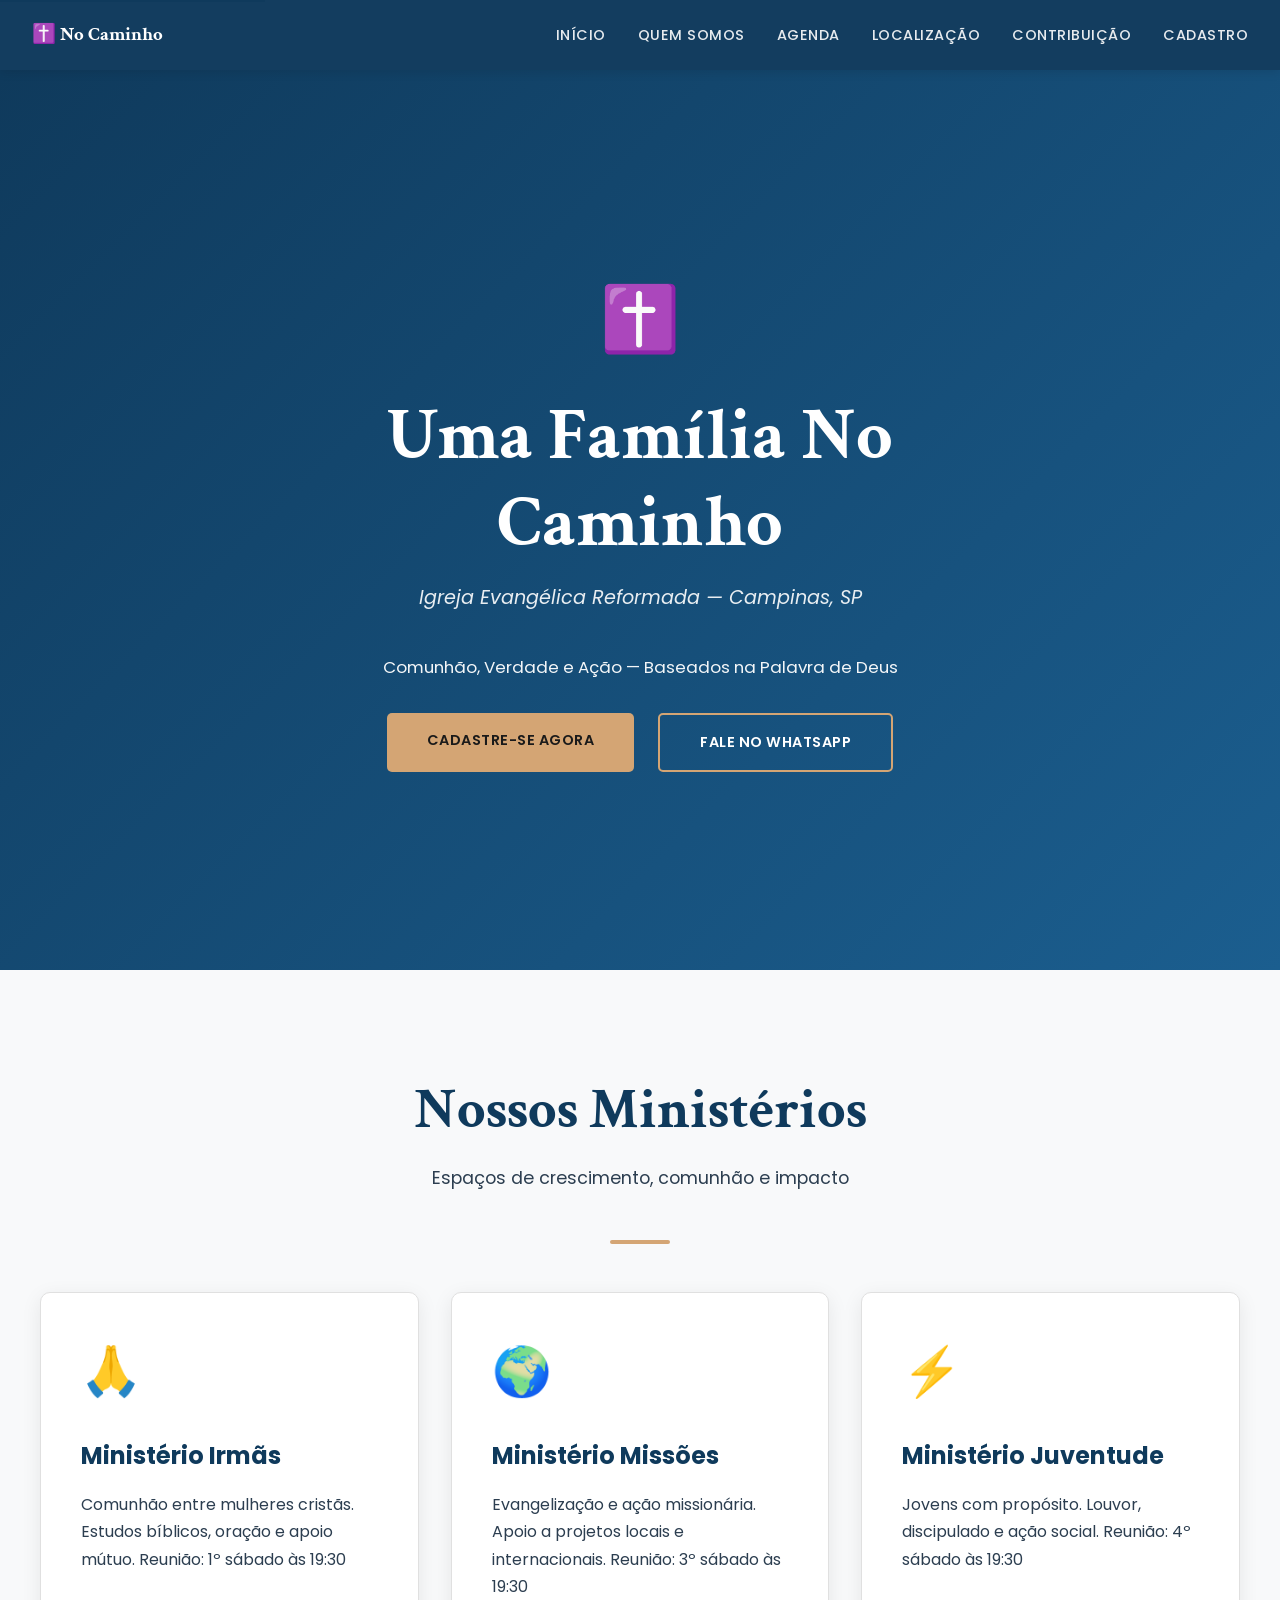
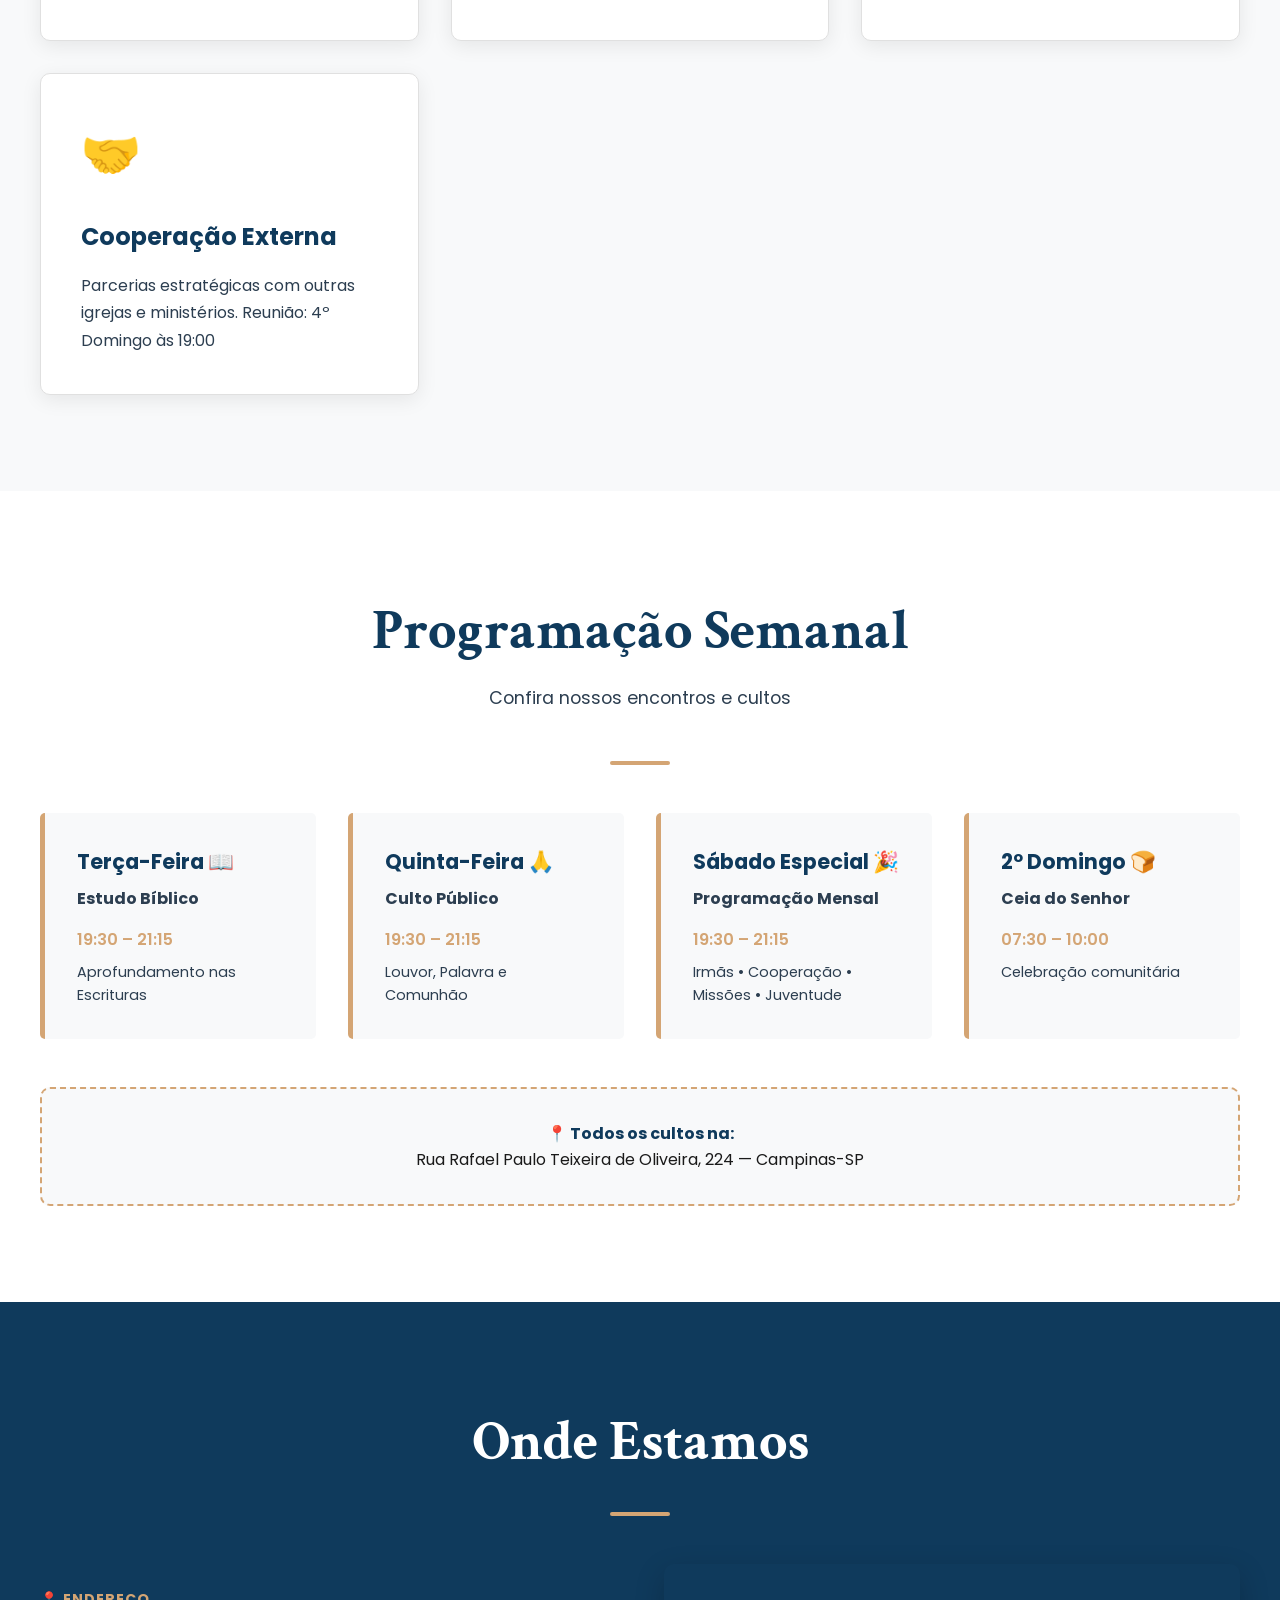
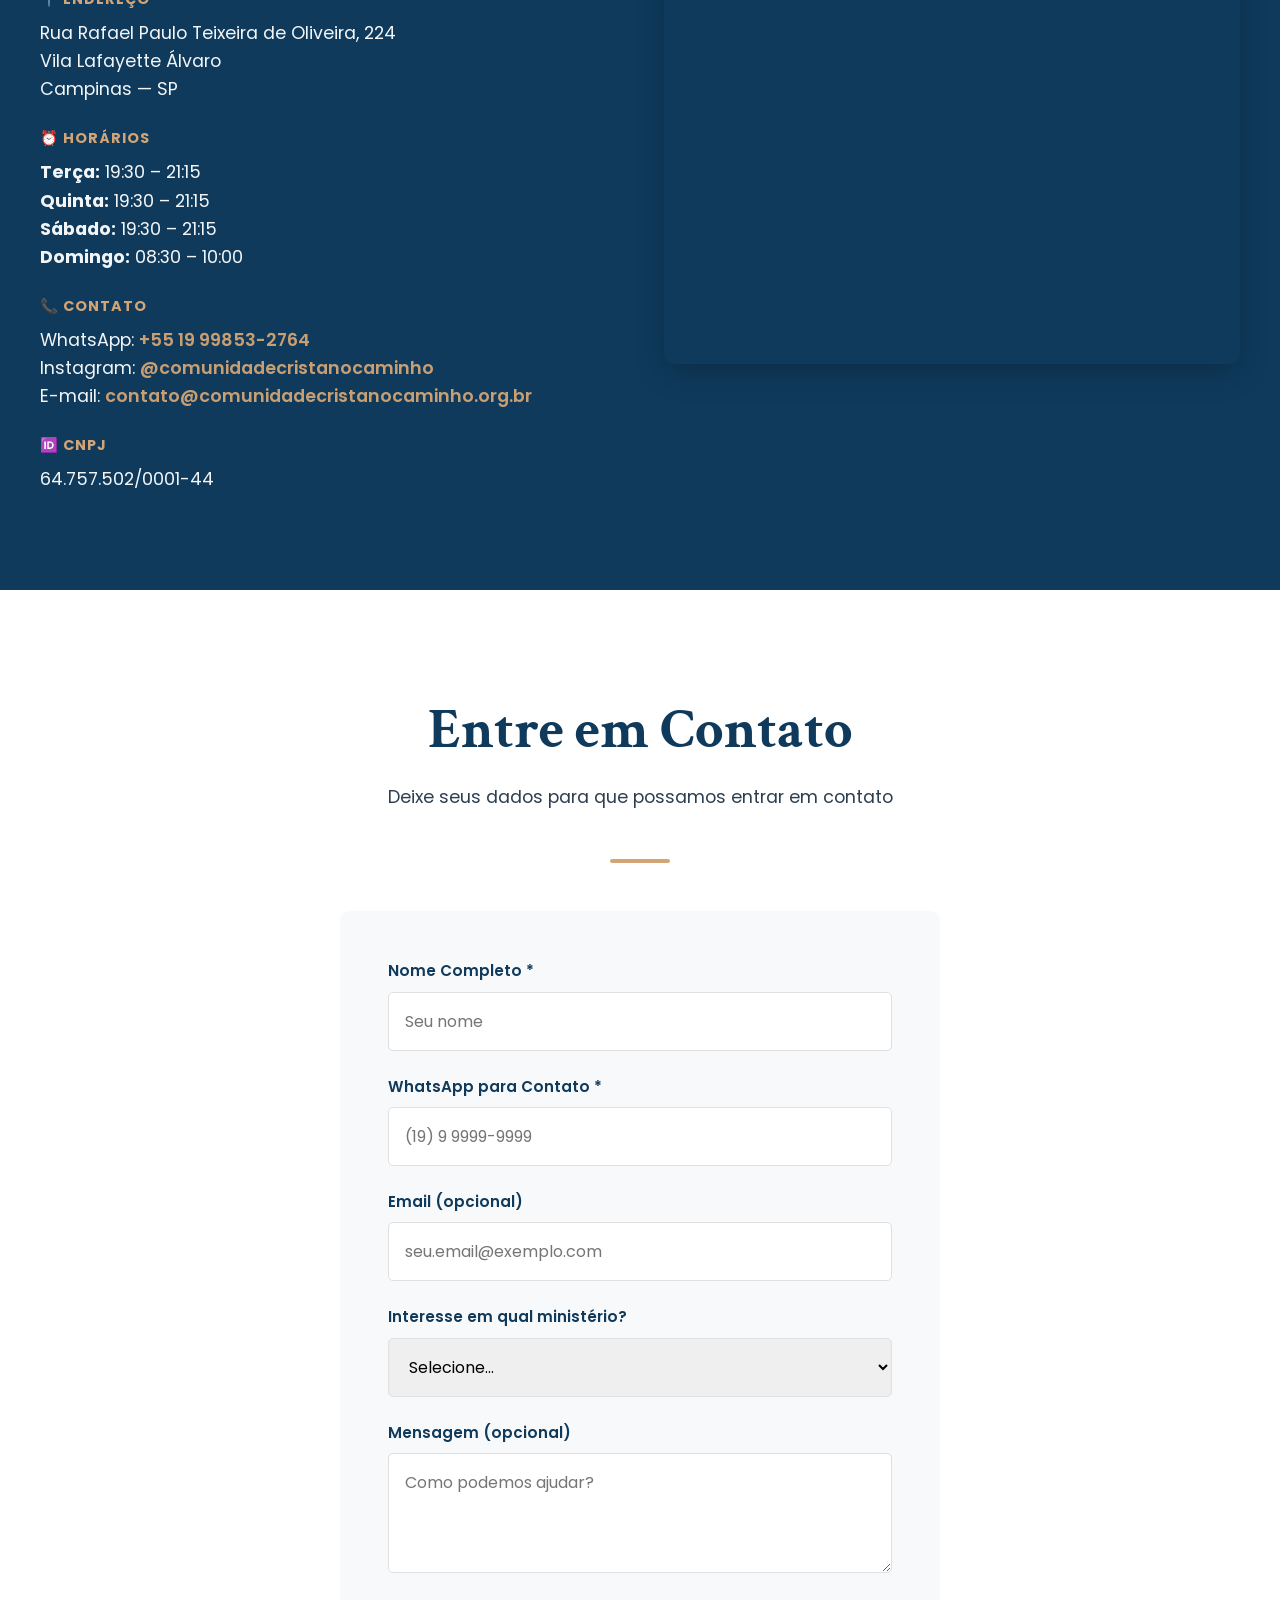
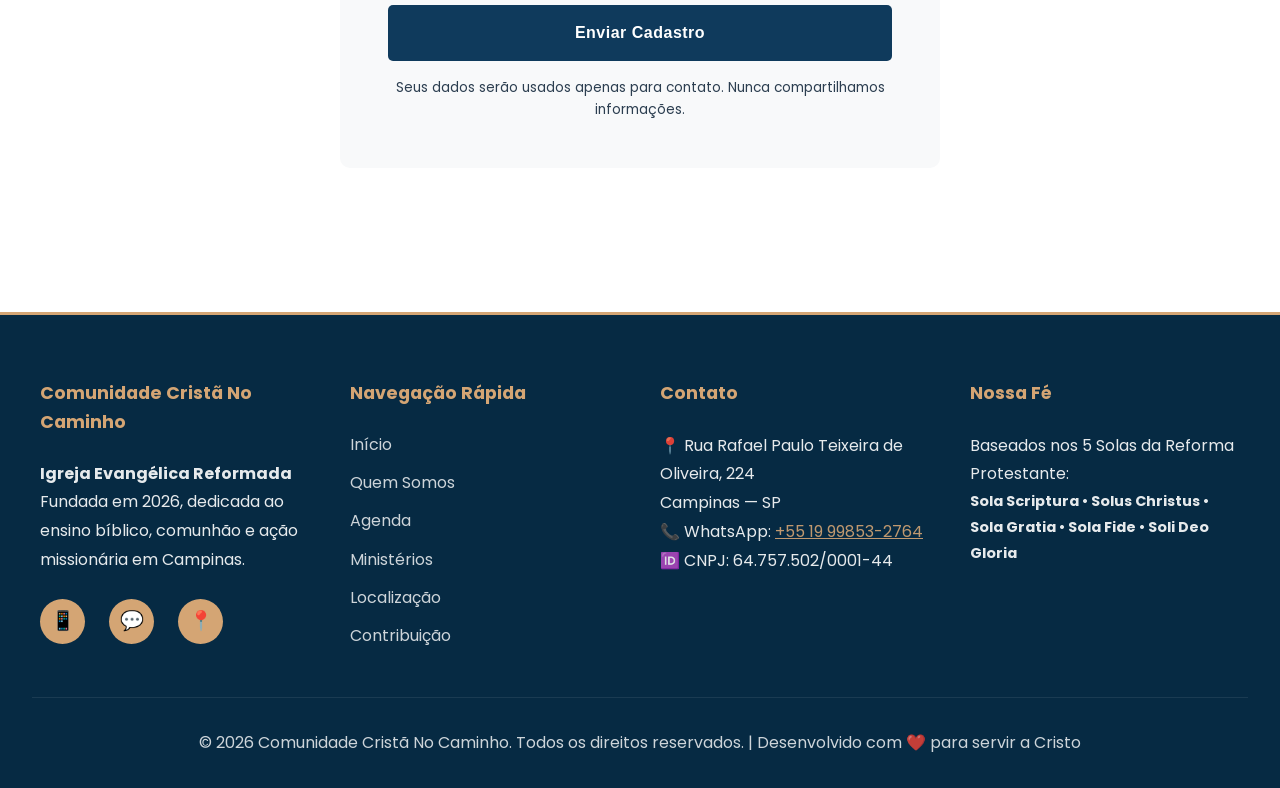
==== index.html @ 38f37592 "Add files via upload" ====
<!DOCTYPE html>
<html lang="pt-BR">
<head>
<meta charset="UTF-8">
<meta name="viewport" content="width=device-width, initial-scale=1.0">
<meta name="description" content="Comunidade Cristã No Caminho - Igreja Evangélica Reformada em Campinas-SP. Confira nossa agenda, ministérios e entre em contato.">
<meta name="theme-color" content="#0F3A5C">
<title>Comunidade Cristã No Caminho | Campinas-SP</title>

<!-- CONEXÃO PWA: Manifest[cite: 3] -->
<link rel="manifest" href="manifest.json">
<meta name="mobile-web-app-capable" content="yes">
<link rel="preconnect" href="https://fonts.googleapis.com">
<link rel="preconnect" href="https://fonts.gstatic.com" crossorigin>
<link href="https://fonts.googleapis.com/css2?family=Poppins:wght@400;500;600;700&family=Crimson+Text:ital@0;1&display=swap" rel="stylesheet">

<style>
/* ... (Todo o CSS original mantido sem alterações) ... */
:root {
  --primary: #0F3A5C;
  --primary-light: #1B5E8F;
  --primary-dark: #062A43;
  --accent: #D4A574;
  --accent-light: #E8BFA3;
  --white: #FFFFFF;
  --gray-light: #F8F9FA;
  --gray-dark: #2C3E50;
  --text: #1A1A1A;
  --border: #E0E0E0;
  --success: #27AE60;
}

* {
  margin: 0;
  padding: 0;
  box-sizing: border-box;
}

html {
  scroll-behavior: smooth;
}

body {
  font-family: 'Poppins', sans-serif;
  background-color: var(--white);
  color: var(--text);
  line-height: 1.6;
}

.skip-to-content {
  position: absolute;
  top: -40px;
  left: 0;
  background: var(--primary);
  color: white;
  padding: 8px;
  z-index: 100;
}
.skip-to-content:focus {
  top: 0;
}

nav {
  position: fixed;
  top: 0;
  width: 100%;
  z-index: 99;
  background: rgba(15, 58, 92, 0.98);
  backdrop-filter: blur(10px);
  box-shadow: 0 2px 10px rgba(0,0,0,0.1);
  padding: 0 2rem;
  height: 70px;
  display: flex;
  justify-content: space-between;
  align-items: center;
}

.nav-brand {
  display: flex;
  align-items: center;
  gap: 0.8rem;
  text-decoration: none;
  color: var(--white);
  font-weight: 700;
  font-size: 1.2rem;
  font-family: 'Crimson Text', serif;
}

.nav-links {
  display: flex;
  list-style: none;
  gap: 2rem;
}

.nav-links a {
  color: rgba(255,255,255,0.9);
  text-decoration: none;
  font-size: 0.9rem;
  font-weight: 500;
  letter-spacing: 0.5px;
  text-transform: uppercase;
  transition: color 0.3s ease;
  position: relative;
}

.nav-links a:hover {
  color: var(--accent);
}

.nav-links a::after {
  content: '';
  position: absolute;
  bottom: -5px;
  left: 0;
  width: 0;
  height: 2px;
  background: var(--accent);
  transition: width 0.3s ease;
}

.nav-links a:hover::after {
  width: 100%;
}

.hamburger {
  display: none;
  flex-direction: column;
  cursor: pointer;
}

.hamburger span {
  width: 25px;
  height: 3px;
  background: white;
  margin: 5px 0;
  transition: 0.3s;
  border-radius: 2px;
}

#hero {
  margin-top: 70px;
  min-height: 100vh;
  background: linear-gradient(135deg, var(--primary) 0%, var(--primary-light) 100%);
  display: flex;
  align-items: center;
  justify-content: center;
  position: relative;
  overflow: hidden;
  padding: 2rem;
}

.hero-content {
  max-width: 700px;
  text-align: center;
  color: var(--white);
  animation: fadeInUp 1s ease;
  z-index: 2;
}

.hero-icon {
  font-size: 4rem;
  margin-bottom: 1.5rem;
  animation: float 3s ease-in-out infinite;
}

@keyframes float {
  0%, 100% { transform: translateY(0px); }
  50% { transform: translateY(-20px); }
}

.hero-title {
  font-family: 'Crimson Text', serif;
  font-size: clamp(2.5rem, 8vw, 4.5rem);
  font-weight: 700;
  margin-bottom: 1rem;
  line-height: 1.2;
}

.hero-subtitle {
  font-size: 1.2rem;
  opacity: 0.9;
  margin-bottom: 2.5rem;
  font-style: italic;
}

.cta-buttons {
  display: flex;
  gap: 1.5rem;
  justify-content: center;
  flex-wrap: wrap;
}

.btn {
  padding: 1rem 2.5rem;
  font-size: 1rem;
  font-weight: 600;
  border: none;
  border-radius: 5px;
  cursor: pointer;
  text-decoration: none;
  display: inline-block;
  transition: all 0.3s ease;
  letter-spacing: 0.5px;
  text-transform: uppercase;
  font-size: 0.9rem;
}

.btn-primary {
  background: var(--accent);
  color: var(--text);
}

.btn-primary:hover {
  background: var(--accent-light);
  transform: translateY(-2px);
  box-shadow: 0 10px 25px rgba(212, 165, 116, 0.3);
}

.btn-secondary {
  background: transparent;
  color: var(--white);
  border: 2px solid var(--accent);
}

.btn-secondary:hover {
  background: var(--accent);
  color: var(--text);
}

section {
  padding: 6rem 2rem;
}

.container {
  max-width: 1200px;
  margin: 0 auto;
}

.section-title {
  font-family: 'Crimson Text', serif;
  font-size: clamp(2rem, 5vw, 3.5rem);
  font-weight: 700;
  color: var(--primary);
  margin-bottom: 0.5rem;
  text-align: center;
}

.section-subtitle {
  text-align: center;
  color: var(--gray-dark);
  margin-bottom: 3rem;
  font-size: 1.1rem;
}

.divider {
  width: 60px;
  height: 4px;
  background: var(--accent);
  margin: 1.5rem auto;
  border-radius: 2px;
}

#ministerios {
  background: var(--gray-light);
}

.grid {
  display: grid;
  grid-template-columns: repeat(auto-fit, minmax(280px, 1fr));
  gap: 2rem;
  margin-top: 3rem;
}

.card {
  background: white;
  padding: 2.5rem;
  border-radius: 10px;
  box-shadow: 0 5px 20px rgba(0,0,0,0.08);
  transition: all 0.3s ease;
  border: 1px solid var(--border);
  text-decoration: none;
  color: inherit;
  display: flex;
  flex-direction: column;
}

.card:hover {
  transform: translateY(-10px);
  box-shadow: 0 15px 40px rgba(0,0,0,0.15);
  border-color: var(--accent);
}

.card-icon {
  font-size: 3rem;
  margin-bottom: 1.5rem;
  height: 80px;
  display: flex;
  align-items: center;
}

.card-title {
  font-size: 1.5rem;
  font-weight: 700;
  color: var(--primary);
  margin-bottom: 1rem;
}

.card-text {
  color: var(--gray-dark);
  line-height: 1.7;
}

#agenda {
  background: white;
}

.agenda-grid {
  display: grid;
  grid-template-columns: repeat(auto-fit, minmax(250px, 1fr));
  gap: 2rem;
  margin-top: 3rem;
}

.agenda-item {
  border-left: 5px solid var(--accent);
  padding: 2rem;
  background: var(--gray-light);
  border-radius: 5px;
}

.agenda-day {
  font-weight: 700;
  color: var(--primary);
  font-size: 1.3rem;
  margin-bottom: 0.5rem;
}

.agenda-event {
  color: var(--gray-dark);
  margin: 0.5rem 0;
}

.agenda-time {
  color: var(--accent);
  font-weight: 600;
  margin-top: 1rem;
}

#localizacao {
  background: var(--primary);
  color: white;
}

#localizacao .section-title {
  color: white;
}

.location-grid {
  display: grid;
  grid-template-columns: 1fr 1fr;
  gap: 3rem;
  margin-top: 3rem;
  align-items: start;
}

.location-info h3 {
  font-size: 1.3rem;
  margin: 1.5rem 0 0.5rem;
  color: var(--accent);
  text-transform: uppercase;
  font-size: 0.9rem;
  letter-spacing: 1px;
}

.location-info p {
  font-size: 1.1rem;
  opacity: 0.95;
}

.map-container {
  border-radius: 10px;
  overflow: hidden;
  box-shadow: 0 10px 30px rgba(0,0,0,0.2);
  height: 400px;
}

.map-container iframe {
  width: 100%;
  height: 100%;
  border: none;
}

.form-container {
  max-width: 600px;
  margin: 3rem auto;
  background: var(--gray-light);
  padding: 3rem;
  border-radius: 10px;
}

.form-group {
  margin-bottom: 1.5rem;
}

.form-group label {
  display: block;
  font-weight: 600;
  color: var(--primary);
  margin-bottom: 0.5rem;
  font-size: 0.95rem;
}

.form-group input,
.form-group textarea,
.form-group select {
  width: 100%;
  padding: 1rem;
  border: 1px solid var(--border);
  border-radius: 5px;
  font-family: 'Poppins', sans-serif;
  font-size: 1rem;
  transition: border-color 0.3s ease;
}

.form-group input:focus,
.form-group textarea:focus,
.form-group select:focus {
  outline: none;
  border-color: var(--primary);
  box-shadow: 0 0 0 3px rgba(15, 58, 92, 0.1);
}

.form-group textarea {
  resize: vertical;
  min-height: 120px;
}

.form-submit {
  width: 100%;
  padding: 1.2rem;
  background: var(--primary);
  color: white;
  border: none;
  border-radius: 5px;
  font-weight: 700;
  font-size: 1rem;
  cursor: pointer;
  transition: background 0.3s ease;
  letter-spacing: 0.5px;
}

.form-submit:hover {
  background: var(--primary-dark);
}

.success-message {
  display: none;
  padding: 1.5rem;
  background: var(--success);
  color: white;
  border-radius: 5px;
  text-align: center;
  margin-bottom: 1.5rem;
}

footer {
  background: var(--primary-dark);
  color: white;
  padding: 4rem 2rem 2rem;
  border-top: 3px solid var(--accent);
}

.footer-grid {
  display: grid;
  grid-template-columns: repeat(auto-fit, minmax(250px, 1fr));
  gap: 2.5rem;
  margin-bottom: 3rem;
  max-width: 1200px;
  margin-left: auto;
  margin-right: auto;
}

.footer-section h4 {
  font-size: 1.1rem;
  margin-bottom: 1.5rem;
  color: var(--accent);
}

.footer-section p {
  opacity: 0.9;
  line-height: 1.8;
}

.footer-links {
  display: flex;
  flex-direction: column;
  gap: 0.8rem;
}

.footer-links a {
  color: rgba(255,255,255,0.8);
  text-decoration: none;
  transition: color 0.3s ease;
}

.footer-links a:hover {
  color: var(--accent);
}

.social-links {
  display: flex;
  gap: 1.5rem;
  margin-top: 1.5rem;
}

.social-links a {
  width: 45px;
  height: 45px;
  background: var(--accent);
  color: var(--text);
  border-radius: 50%;
  display: flex;
  align-items: center;
  justify-content: center;
  text-decoration: none;
  font-size: 1.2rem;
  transition: all 0.3s ease;
}

.social-links a:hover {
  background: var(--accent-light);
  transform: translateY(-5px);
}

.footer-bottom {
  text-align: center;
  padding-top: 2rem;
  border-top: 1px solid rgba(255,255,255,0.1);
  opacity: 0.8;
}

@media (max-width: 768px) {
  nav {
    padding: 0 1rem;
  }

  .nav-links {
    display: none;
    position: absolute;
    top: 70px;
    right: 0;
    flex-direction: column;
    background: var(--primary);
    width: 100%;
    padding: 1rem;
    gap: 0;
  }

  .nav-links.active {
    display: flex;
  }

  .nav-links a {
    padding: 1rem;
    border-bottom: 1px solid rgba(255,255,255,0.1);
  }

  .hamburger {
    display: flex;
  }

  section {
    padding: 4rem 1.5rem;
  }

  .location-grid {
    grid-template-columns: 1fr;
  }

  .map-container {
    height: 300px;
  }

  .cta-buttons {
    flex-direction: column;
  }

  .btn {
    width: 100%;
  }
}

@keyframes fadeInUp {
  from {
    opacity: 0;
    transform: translateY(30px);
  }
  to {
    opacity: 1;
    transform: translateY(0);
  }
}
</style>

</head>
<body>

<a href="#main-content" class="skip-to-content">Pular para o conteúdo principal</a>

<nav role="navigation" aria-label="Menu principal">
  <a href="index.html" class="nav-brand">
    ✝️ No Caminho
  </a>
  <ul class="nav-links" id="navLinks">
    <li><a href="#inicio">Início</a></li>
    <li><a href="quem-somos.html">Quem Somos</a></li>
    <li><a href="#agenda">Agenda</a></li>
    <li><a href="#localizacao">Localização</a></li>
    <!-- LINK ADICIONADO[cite: 1] -->
    <li><a href="contribuicao.html">Contribuição</a></li> 
    <li><a href="#contato">Cadastro</a></li>
  </ul>
  <div class="hamburger" id="hamburger" aria-label="Menu" role="button" tabindex="0">
    <span></span><span></span><span></span>
  </div>
</nav>

<section id="hero" id="inicio">
  <div class="hero-content">
    <div class="hero-icon">✝️</div>
    <h1 class="hero-title">Uma Família No Caminho</h1>
    <p class="hero-subtitle">Igreja Evangélica Reformada — Campinas, SP</p>
    <p style="font-size: 1.05rem; margin-bottom: 2rem; opacity: 0.95;">Comunhão, Verdade e Ação — Baseados na Palavra de Deus</p>
    <div class="cta-buttons">
      <a href="#contato" class="btn btn-primary">Cadastre-se Agora</a>
      <a href="https://wa.me/5519998532764?text=Olá!%20Gostaria%20de%20saber%20mais%20sobre%20a%20comunidade" class="btn btn-secondary" target="_blank">Fale no WhatsApp</a>
    </div>
  </div>
</section>

<section id="ministerios">
  <div class="container">
    <h2 class="section-title">Nossos Ministérios</h2>
    <p class="section-subtitle">Espaços de crescimento, comunhão e impacto</p>
    <div class="divider"></div>

    <div class="grid">
      <a href="irmas.html" class="card">
        <div class="card-icon">🙏</div>
        <h3 class="card-title">Ministério Irmãs</h3>
        <p class="card-text">Comunhão entre mulheres cristãs. Estudos bíblicos, oração e apoio mútuo. Reunião: 1º sábado às 19:30</p>
      </a>

      <a href="missoes.html" class="card">
        <div class="card-icon">🌍</div>
        <h3 class="card-title">Ministério Missões</h3>
        <p class="card-text">Evangelização e ação missionária. Apoio a projetos locais e internacionais. Reunião: 3º sábado às 19:30</p>
      </a>

      <a href="juventude.html" class="card">
        <div class="card-icon">⚡</div>
        <h3 class="card-title">Ministério Juventude</h3>
        <p class="card-text">Jovens com propósito. Louvor, discipulado e ação social. Reunião: 4º sábado às 19:30</p>
      </a>

      <a href="cooperacao.html" class="card">
        <div class="card-icon">🤝</div>
        <h3 class="card-title">Cooperação Externa</h3>
        <p class="card-text">Parcerias estratégicas com outras igrejas e ministérios. Reunião: 4º Domingo às 19:00</p>
      </a>
    </div>
  </div>
</section>

<section id="agenda">
  <div class="container">
    <h2 class="section-title">Programação Semanal</h2>
    <p class="section-subtitle">Confira nossos encontros e cultos</p>
    <div class="divider"></div>

    <div class="agenda-grid">
      <div class="agenda-item">
        <div class="agenda-day">Terça-Feira 📖</div>
        <div class="agenda-event"><strong>Estudo Bíblico</strong></div>
        <div class="agenda-time">19:30 – 21:15</div>
        <p style="font-size: 0.9rem; color: var(--gray-dark); margin-top: 0.5rem;">Aprofundamento nas Escrituras</p>
      </div>

      <div class="agenda-item">
        <div class="agenda-day">Quinta-Feira 🙏</div>
        <div class="agenda-event"><strong>Culto Público</strong></div>
        <div class="agenda-time">19:30 – 21:15</div>
        <p style="font-size: 0.9rem; color: var(--gray-dark); margin-top: 0.5rem;">Louvor, Palavra e Comunhão</p>
      </div>

      <div class="agenda-item">
        <div class="agenda-day">Sábado Especial 🎉</div>
        <div class="agenda-event"><strong>Programação Mensal</strong></div>
        <div class="agenda-time">19:30 – 21:15</div>
        <p style="font-size: 0.9rem; color: var(--gray-dark); margin-top: 0.5rem;">Irmãs • Cooperação • Missões • Juventude</p>
      </div>

      <div class="agenda-item">
        <div class="agenda-day">2º Domingo 🍞</div>
        <div class="agenda-event"><strong>Ceia do Senhor</strong></div>
        <div class="agenda-time">07:30 – 10:00</div>
        <p style="font-size: 0.9rem; color: var(--gray-dark); margin-top: 0.5rem;">Celebração comunitária</p>
      </div>
    </div>

    <div style="margin-top: 3rem; padding: 2rem; background: var(--gray-light); border-radius: 10px; text-align: center; border: 2px dashed var(--accent);">
      <strong style="color: var(--primary);">📍 Todos os cultos na:</strong><br>
      Rua Rafael Paulo Teixeira de Oliveira, 224 — Campinas-SP
    </div>
  </div>
</section>

<section id="localizacao">
  <div class="container">
    <h2 class="section-title">Onde Estamos</h2>
    <div class="divider"></div>

    <div class="location-grid">
      <div class="location-info">
        <h3>📍 Endereço</h3>
        <p>Rua Rafael Paulo Teixeira de Oliveira, 224<br>Vila Lafayette Álvaro<br>Campinas — SP</p>

        <h3>⏰ Horários</h3>
        <p><strong>Terça:</strong> 19:30 – 21:15<br>
        <strong>Quinta:</strong> 19:30 – 21:15<br>
        <strong>Sábado:</strong> 19:30 – 21:15<br>
        <strong>Domingo:</strong> 08:30 – 10:00</p>

        <h3>📞 Contato</h3>
	<p>
 	 WhatsApp: <a href="https://wa.me/5519998532764" style="color: var(--accent); text-decoration: none; font-weight: 600;" target="_blank">+55 19 99853-2764</a><br>
 	 Instagram: <a href="https://instagram.com/comunidadecristanocaminho" style="color: var(--accent); text-decoration: none; font-weight: 600;" 	target="_blank">@comunidadecristanocaminho</a><br>
 	 E-mail: <a href="mailto:contato@comunidadecristanocaminho.org.br" style="color: var(--accent); text-decoration: none; font-weight: 600;">	contato@comunidadecristanocaminho.org.br</a>
	</p>

        <h3>🆔 CNPJ</h3>
        <p>64.757.502/0001-44</p>
      </div>

      <div class="map-container">
        <iframe src="https://www.google.com/maps/embed?pb=!1m17!1m12!1m3!1d3675.244!2d-47.020389!3d-22.880250!2m3!1f0!2f0!3f0!3m2!1i1024!2i768!4f13.1!3m2!1m1!2zMjLCsDUyJzQ4LjkiUyA0N8KwMDEnMTMuNCJX!5e0!3m2!1spt-BR!2sbr" allowfullscreen="" loading="lazy" referrerpolicy="no-referrer-when-downgrade" aria-label="Mapa de localização da igreja"></iframe>
      </div>
    </div>
  </div>
</section>

<section id="contato">
  <div class="container">
    <h2 class="section-title">Entre em Contato</h2>
    <p class="section-subtitle">Deixe seus dados para que possamos entrar em contato</p>
    <div class="divider"></div>

    <div class="form-container">
      <div class="success-message" id="successMsg">✅ Mensagem enviada com sucesso! Entraremos em contato em breve.</div>
      
      <form id="contactForm" name="contact-form">
        <div class="form-group">
          <label for="name">Nome Completo *</label>
          <input type="text" id="name" name="nome" required aria-required="true" placeholder="Seu nome">
        </div>

        <div class="form-group">
          <label for="whatsapp">WhatsApp para Contato *</label>
          <input type="tel" id="whatsapp" name="whatsapp" required aria-required="true" placeholder="(19) 9 9999-9999">
        </div>

        <div class="form-group">
          <label for="email">Email (opcional)</label>
          <input type="email" id="email" name="email" placeholder="seu.email@exemplo.com">
        </div>

        <div class="form-group">
          <label for="ministerio">Interesse em qual ministério?</label>
          <select id="ministerio" name="ministerio">
            <option value="">Selecione...</option>
            <option value="irmas">Ministério Irmãs</option>
            <option value="missoes">Ministério Missões</option>
            <option value="juventude">Ministério Juventude</option>
            <option value="cooperacao">Cooperação Externa</option>
            <option value="geral">Informações Gerais</option>
          </select>
        </div>

        <div class="form-group">
          <label for="mensagem">Mensagem (opcional)</label>
          <textarea id="mensagem" name="mensagem" placeholder="Como podemos ajudar?"></textarea>
        </div>

        <button type="submit" class="form-submit">Enviar Cadastro</button>
        <p style="font-size: 0.85rem; text-align: center; color: var(--gray-dark); margin-top: 1rem;">Seus dados serão usados apenas para contato. Nunca compartilhamos informações.</p>
      </form>
    </div>
  </div>
</section>

<footer role="contentinfo">
  <div class="footer-grid">
    <div class="footer-section">
      <h4>Comunidade Cristã No Caminho</h4>
      <p><strong>Igreja Evangélica Reformada</strong></p>
      <p>Fundada em 2026, dedicada ao ensino bíblico, comunhão e ação missionária em Campinas.</p>
      <div class="social-links">
        <a href="https://instagram.com/comunidadecristanocaminho" target="_blank" aria-label="Instagram" title="Instagram">📱</a>
        <a href="https://wa.me/5519998532764" target="_blank" aria-label="WhatsApp" title="WhatsApp">💬</a>
        <a href="https://www.google.com/maps/dir/?api=1&destination=Rua+Rafael+Paulo+Teixeira+de+Oliveira+224+Campinas" target="_blank" aria-label="Google Maps" title="Localização">📍</a>
      </div>
    </div>

    <div class="footer-section">
      <h4>Navegação Rápida</h4>
      <div class="footer-links">
        <a href="#inicio">Início</a>
        <a href="quem-somos.html">Quem Somos</a>
        <a href="#agenda">Agenda</a>
        <a href="#ministerios">Ministérios</a>
        <a href="#localizacao">Localização</a>
        <!-- LINK ADICIONADO NO FOOTER[cite: 1] -->
        <a href="contribuicao.html">Contribuição</a>
      </div>
    </div>

    <div class="footer-section">
      <h4>Contato</h4>
      <p>📍 Rua Rafael Paulo Teixeira de Oliveira, 224<br>Campinas — SP</p>
      <p>📞 WhatsApp: <a href="https://wa.me/5519998532764" style="color: var(--accent);" target="_blank">+55 19 99853-2764</a></p>
      <p>🆔 CNPJ: 64.757.502/0001-44</p>
    </div>

    <div class="footer-section">
      <h4>Nossa Fé</h4>
      <p>Baseados nos 5 Solas da Reforma Protestante:</p>
      <p style="font-size: 0.9rem;">
        <strong>Sola Scriptura • Solus Christus • Sola Gratia • Sola Fide • Soli Deo Gloria</strong>
      </p>
    </div>
  </div>

  <div class="footer-bottom">
    <p>&copy; 2026 Comunidade Cristã No Caminho. Todos os direitos reservados. | Desenvolvido com ❤️ para servir a Cristo</p>
  </div>
</footer>

<script>
// REGISTRO DO SERVICE WORKER[cite: 4]
if ('serviceWorker' in navigator) {
  window.addEventListener('load', () => {
    navigator.serviceWorker.register('sw.js')
      .then(reg => console.log('SW Registered:', reg))
      .catch(err => console.log('SW Error:', err));
  });
}

const hamburger = document.getElementById('hamburger');
const navLinks = document.getElementById('navLinks');

hamburger.addEventListener('click', () => {
  navLinks.classList.toggle('active');
});

hamburger.addEventListener('keypress', (e) => {
  if (e.key === 'Enter') {
    navLinks.classList.toggle('active');
  }
});

const contactForm = document.getElementById('contactForm');
contactForm.addEventListener('submit', async (e) => {
  e.preventDefault();
  
  const formData = new FormData(contactForm);
  const data = {
    name: formData.get('nome'),
    whatsapp: formData.get('whatsapp'),
    email: formData.get('email'),
    ministerio: formData.get('ministerio'),
    mensagem: formData.get('mensagem'),
    timestamp: new Date().toLocaleString('pt-BR')
  };

  console.log('Dados do formulário:', data);
  
  document.getElementById('successMsg').style.display = 'block';
  contactForm.reset();
  
  setTimeout(() => {
    document.getElementById('successMsg').style.display = 'none';
  }, 5000);

  const whatsappMessage = `Olá! Meu nome é ${data.name}\nWhatsApp: ${data.whatsapp}\nInteresse: ${data.ministerio}\nMensagem: ${data.mensagem}`;
  window.open(`https://wa.me/5519998532764?text=${encodeURIComponent(whatsappMessage)}`, '_blank');
});

document.querySelectorAll('.nav-links a').forEach(link => {
  link.addEventListener('click', () => {
    navLinks.classList.remove('active');
  });
});
</script>

</body>
</html>
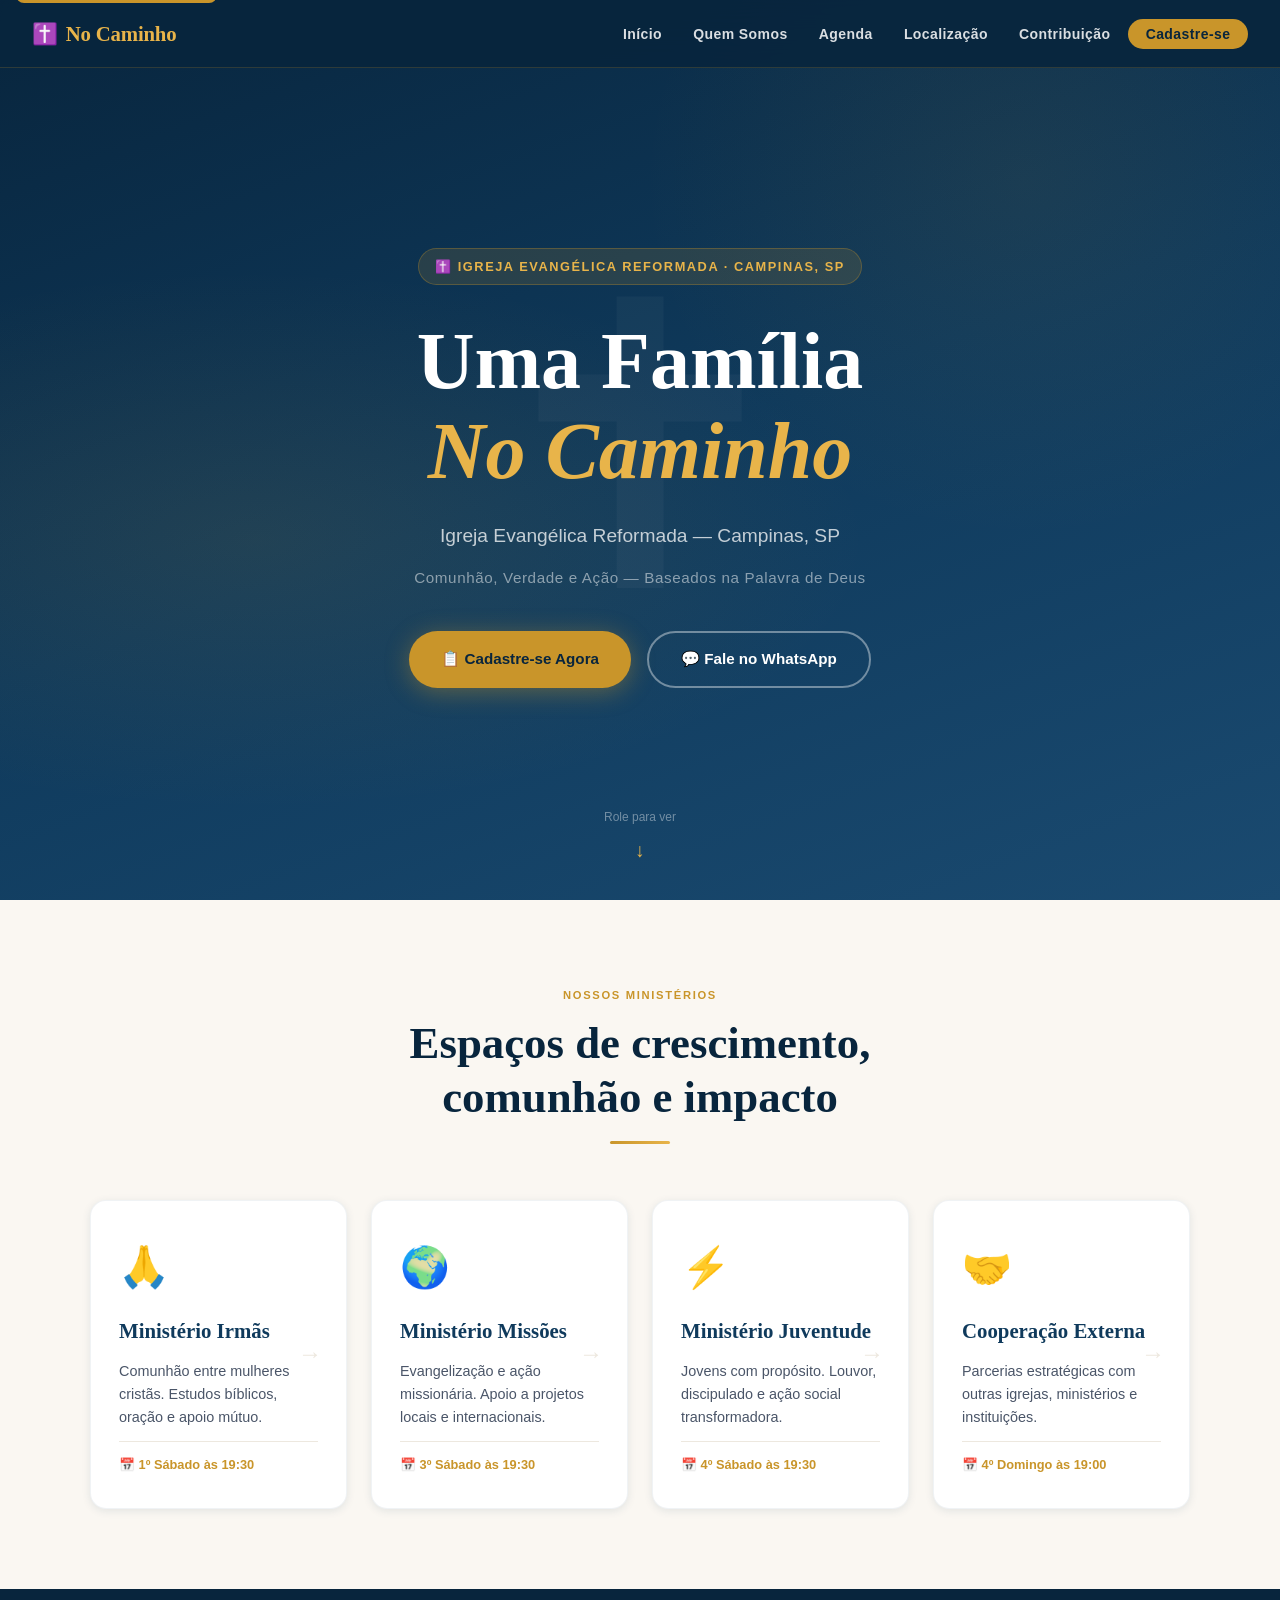
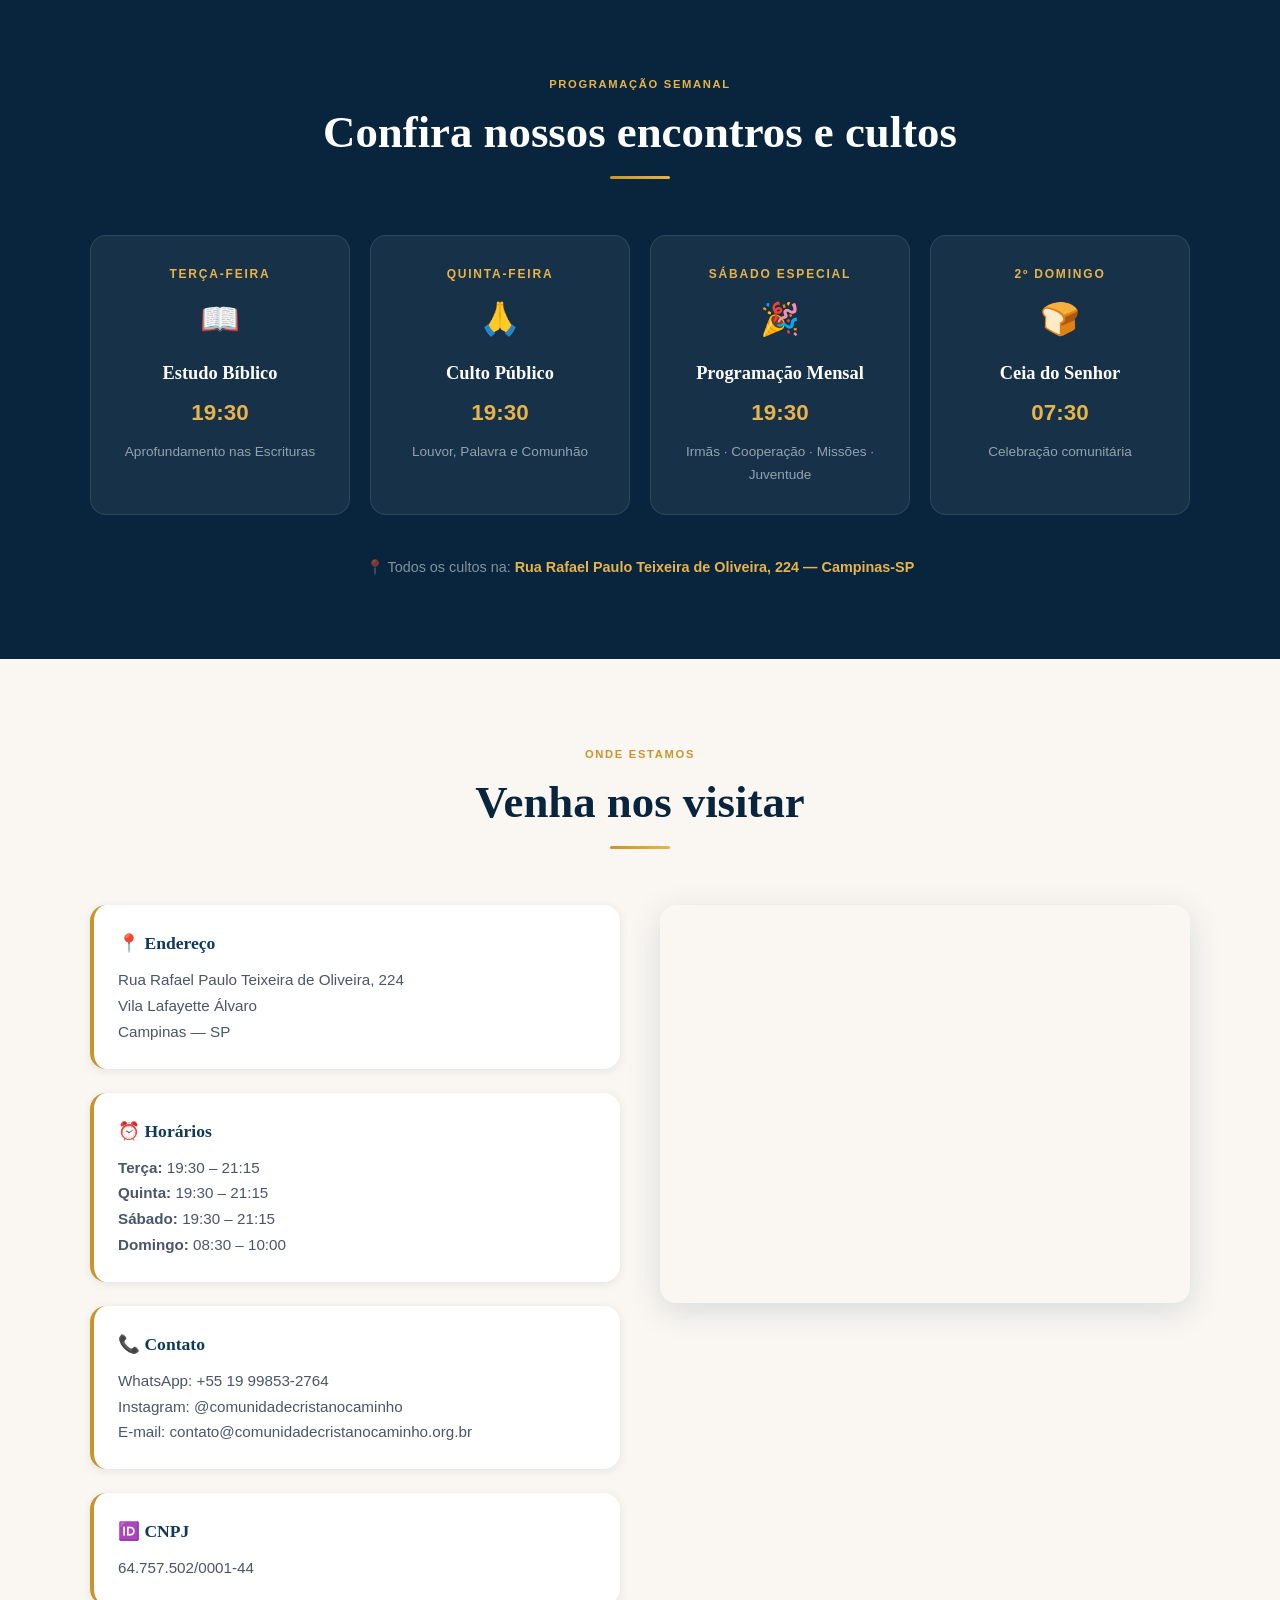
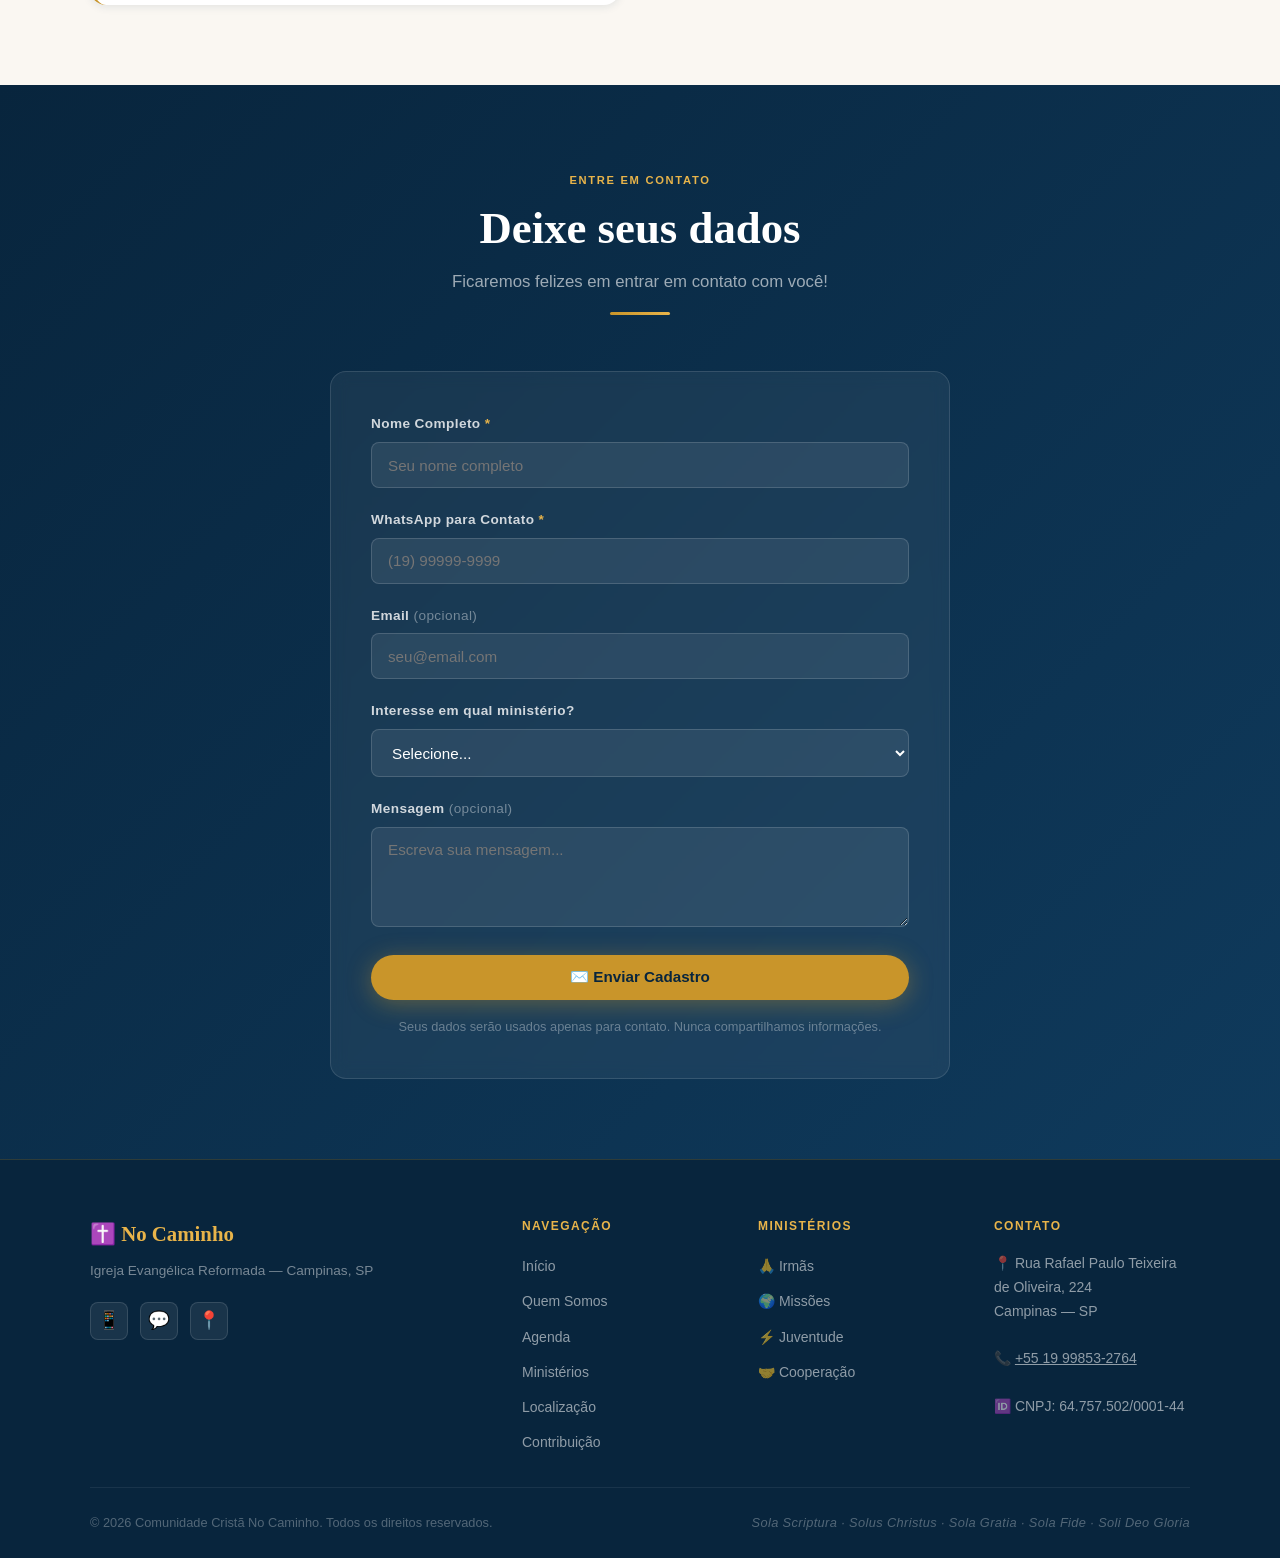
==== commit b7ca59d5: "Add files via upload" ====
--- a/index.html
+++ b/index.html
@@ -1,906 +1,292 @@
-<!DOCTYPE html>
-<html lang="pt-BR">
-<head>
-<meta charset="UTF-8">
-<meta name="viewport" content="width=device-width, initial-scale=1.0">
-<meta name="description" content="Comunidade Cristã No Caminho - Igreja Evangélica Reformada em Campinas-SP. Confira nossa agenda, ministérios e entre em contato.">
-<meta name="theme-color" content="#0F3A5C">
-<title>Comunidade Cristã No Caminho | Campinas-SP</title>
-
-<!-- CONEXÃO PWA: Manifest[cite: 3] -->
-<link rel="manifest" href="manifest.json">
-<meta name="mobile-web-app-capable" content="yes">
-<link rel="preconnect" href="https://fonts.googleapis.com">
-<link rel="preconnect" href="https://fonts.gstatic.com" crossorigin>
-<link href="https://fonts.googleapis.com/css2?family=Poppins:wght@400;500;600;700&family=Crimson+Text:ital@0;1&display=swap" rel="stylesheet">
-
-<style>
-/* ... (Todo o CSS original mantido sem alterações) ... */
-:root {
-  --primary: #0F3A5C;
-  --primary-light: #1B5E8F;
-  --primary-dark: #062A43;
-  --accent: #D4A574;
-  --accent-light: #E8BFA3;
-  --white: #FFFFFF;
-  --gray-light: #F8F9FA;
-  --gray-dark: #2C3E50;
-  --text: #1A1A1A;
-  --border: #E0E0E0;
-  --success: #27AE60;
-}
-
-* {
-  margin: 0;
-  padding: 0;
-  box-sizing: border-box;
-}
-
-html {
-  scroll-behavior: smooth;
-}
-
-body {
-  font-family: 'Poppins', sans-serif;
-  background-color: var(--white);
-  color: var(--text);
-  line-height: 1.6;
-}
-
-.skip-to-content {
-  position: absolute;
-  top: -40px;
-  left: 0;
-  background: var(--primary);
-  color: white;
-  padding: 8px;
-  z-index: 100;
-}
-.skip-to-content:focus {
-  top: 0;
-}
-
-nav {
-  position: fixed;
-  top: 0;
-  width: 100%;
-  z-index: 99;
-  background: rgba(15, 58, 92, 0.98);
-  backdrop-filter: blur(10px);
-  box-shadow: 0 2px 10px rgba(0,0,0,0.1);
-  padding: 0 2rem;
-  height: 70px;
-  display: flex;
-  justify-content: space-between;
-  align-items: center;
-}
-
-.nav-brand {
-  display: flex;
-  align-items: center;
-  gap: 0.8rem;
-  text-decoration: none;
-  color: var(--white);
-  font-weight: 700;
-  font-size: 1.2rem;
-  font-family: 'Crimson Text', serif;
-}
-
-.nav-links {
-  display: flex;
-  list-style: none;
-  gap: 2rem;
-}
-
-.nav-links a {
-  color: rgba(255,255,255,0.9);
-  text-decoration: none;
-  font-size: 0.9rem;
-  font-weight: 500;
-  letter-spacing: 0.5px;
-  text-transform: uppercase;
-  transition: color 0.3s ease;
-  position: relative;
-}
-
-.nav-links a:hover {
-  color: var(--accent);
-}
-
-.nav-links a::after {
-  content: '';
-  position: absolute;
-  bottom: -5px;
-  left: 0;
-  width: 0;
-  height: 2px;
-  background: var(--accent);
-  transition: width 0.3s ease;
-}
-
-.nav-links a:hover::after {
-  width: 100%;
-}
-
-.hamburger {
-  display: none;
-  flex-direction: column;
-  cursor: pointer;
-}
-
-.hamburger span {
-  width: 25px;
-  height: 3px;
-  background: white;
-  margin: 5px 0;
-  transition: 0.3s;
-  border-radius: 2px;
-}
-
-#hero {
-  margin-top: 70px;
-  min-height: 100vh;
-  background: linear-gradient(135deg, var(--primary) 0%, var(--primary-light) 100%);
-  display: flex;
-  align-items: center;
-  justify-content: center;
-  position: relative;
-  overflow: hidden;
-  padding: 2rem;
-}
-
-.hero-content {
-  max-width: 700px;
-  text-align: center;
-  color: var(--white);
-  animation: fadeInUp 1s ease;
-  z-index: 2;
-}
-
-.hero-icon {
-  font-size: 4rem;
-  margin-bottom: 1.5rem;
-  animation: float 3s ease-in-out infinite;
-}
-
-@keyframes float {
-  0%, 100% { transform: translateY(0px); }
-  50% { transform: translateY(-20px); }
-}
-
-.hero-title {
-  font-family: 'Crimson Text', serif;
-  font-size: clamp(2.5rem, 8vw, 4.5rem);
-  font-weight: 700;
-  margin-bottom: 1rem;
-  line-height: 1.2;
-}
-
-.hero-subtitle {
-  font-size: 1.2rem;
-  opacity: 0.9;
-  margin-bottom: 2.5rem;
-  font-style: italic;
-}
-
-.cta-buttons {
-  display: flex;
-  gap: 1.5rem;
-  justify-content: center;
-  flex-wrap: wrap;
-}
-
-.btn {
-  padding: 1rem 2.5rem;
-  font-size: 1rem;
-  font-weight: 600;
-  border: none;
-  border-radius: 5px;
-  cursor: pointer;
-  text-decoration: none;
-  display: inline-block;
-  transition: all 0.3s ease;
-  letter-spacing: 0.5px;
-  text-transform: uppercase;
-  font-size: 0.9rem;
-}
-
-.btn-primary {
-  background: var(--accent);
-  color: var(--text);
-}
-
-.btn-primary:hover {
-  background: var(--accent-light);
-  transform: translateY(-2px);
-  box-shadow: 0 10px 25px rgba(212, 165, 116, 0.3);
-}
-
-.btn-secondary {
-  background: transparent;
-  color: var(--white);
-  border: 2px solid var(--accent);
-}
-
-.btn-secondary:hover {
-  background: var(--accent);
-  color: var(--text);
-}
-
-section {
-  padding: 6rem 2rem;
-}
-
-.container {
-  max-width: 1200px;
-  margin: 0 auto;
-}
-
-.section-title {
-  font-family: 'Crimson Text', serif;
-  font-size: clamp(2rem, 5vw, 3.5rem);
-  font-weight: 700;
-  color: var(--primary);
-  margin-bottom: 0.5rem;
-  text-align: center;
-}
-
-.section-subtitle {
-  text-align: center;
-  color: var(--gray-dark);
-  margin-bottom: 3rem;
-  font-size: 1.1rem;
-}
-
-.divider {
-  width: 60px;
-  height: 4px;
-  background: var(--accent);
-  margin: 1.5rem auto;
-  border-radius: 2px;
-}
-
-#ministerios {
-  background: var(--gray-light);
-}
-
-.grid {
-  display: grid;
-  grid-template-columns: repeat(auto-fit, minmax(280px, 1fr));
-  gap: 2rem;
-  margin-top: 3rem;
-}
-
-.card {
-  background: white;
-  padding: 2.5rem;
-  border-radius: 10px;
-  box-shadow: 0 5px 20px rgba(0,0,0,0.08);
-  transition: all 0.3s ease;
-  border: 1px solid var(--border);
-  text-decoration: none;
-  color: inherit;
-  display: flex;
-  flex-direction: column;
-}
-
-.card:hover {
-  transform: translateY(-10px);
-  box-shadow: 0 15px 40px rgba(0,0,0,0.15);
-  border-color: var(--accent);
-}
-
-.card-icon {
-  font-size: 3rem;
-  margin-bottom: 1.5rem;
-  height: 80px;
-  display: flex;
-  align-items: center;
-}
-
-.card-title {
-  font-size: 1.5rem;
-  font-weight: 700;
-  color: var(--primary);
-  margin-bottom: 1rem;
-}
-
-.card-text {
-  color: var(--gray-dark);
-  line-height: 1.7;
-}
-
-#agenda {
-  background: white;
-}
-
-.agenda-grid {
-  display: grid;
-  grid-template-columns: repeat(auto-fit, minmax(250px, 1fr));
-  gap: 2rem;
-  margin-top: 3rem;
-}
-
-.agenda-item {
-  border-left: 5px solid var(--accent);
-  padding: 2rem;
-  background: var(--gray-light);
-  border-radius: 5px;
-}
-
-.agenda-day {
-  font-weight: 700;
-  color: var(--primary);
-  font-size: 1.3rem;
-  margin-bottom: 0.5rem;
-}
-
-.agenda-event {
-  color: var(--gray-dark);
-  margin: 0.5rem 0;
-}
-
-.agenda-time {
-  color: var(--accent);
-  font-weight: 600;
-  margin-top: 1rem;
-}
-
-#localizacao {
-  background: var(--primary);
-  color: white;
-}
-
-#localizacao .section-title {
-  color: white;
-}
-
-.location-grid {
-  display: grid;
-  grid-template-columns: 1fr 1fr;
-  gap: 3rem;
-  margin-top: 3rem;
-  align-items: start;
-}
-
-.location-info h3 {
-  font-size: 1.3rem;
-  margin: 1.5rem 0 0.5rem;
-  color: var(--accent);
-  text-transform: uppercase;
-  font-size: 0.9rem;
-  letter-spacing: 1px;
-}
-
-.location-info p {
-  font-size: 1.1rem;
-  opacity: 0.95;
-}
-
-.map-container {
-  border-radius: 10px;
-  overflow: hidden;
-  box-shadow: 0 10px 30px rgba(0,0,0,0.2);
-  height: 400px;
-}
-
-.map-container iframe {
-  width: 100%;
-  height: 100%;
-  border: none;
-}
-
-.form-container {
-  max-width: 600px;
-  margin: 3rem auto;
-  background: var(--gray-light);
-  padding: 3rem;
-  border-radius: 10px;
-}
-
-.form-group {
-  margin-bottom: 1.5rem;
-}
-
-.form-group label {
-  display: block;
-  font-weight: 600;
-  color: var(--primary);
-  margin-bottom: 0.5rem;
-  font-size: 0.95rem;
-}
-
-.form-group input,
-.form-group textarea,
-.form-group select {
-  width: 100%;
-  padding: 1rem;
-  border: 1px solid var(--border);
-  border-radius: 5px;
-  font-family: 'Poppins', sans-serif;
-  font-size: 1rem;
-  transition: border-color 0.3s ease;
-}
-
-.form-group input:focus,
-.form-group textarea:focus,
-.form-group select:focus {
-  outline: none;
-  border-color: var(--primary);
-  box-shadow: 0 0 0 3px rgba(15, 58, 92, 0.1);
-}
-
-.form-group textarea {
-  resize: vertical;
-  min-height: 120px;
-}
-
-.form-submit {
-  width: 100%;
-  padding: 1.2rem;
-  background: var(--primary);
-  color: white;
-  border: none;
-  border-radius: 5px;
-  font-weight: 700;
-  font-size: 1rem;
-  cursor: pointer;
-  transition: background 0.3s ease;
-  letter-spacing: 0.5px;
-}
-
-.form-submit:hover {
-  background: var(--primary-dark);
-}
-
-.success-message {
-  display: none;
-  padding: 1.5rem;
-  background: var(--success);
-  color: white;
-  border-radius: 5px;
-  text-align: center;
-  margin-bottom: 1.5rem;
-}
-
-footer {
-  background: var(--primary-dark);
-  color: white;
-  padding: 4rem 2rem 2rem;
-  border-top: 3px solid var(--accent);
-}
-
-.footer-grid {
-  display: grid;
-  grid-template-columns: repeat(auto-fit, minmax(250px, 1fr));
-  gap: 2.5rem;
-  margin-bottom: 3rem;
-  max-width: 1200px;
-  margin-left: auto;
-  margin-right: auto;
-}
-
-.footer-section h4 {
-  font-size: 1.1rem;
-  margin-bottom: 1.5rem;
-  color: var(--accent);
-}
-
-.footer-section p {
-  opacity: 0.9;
-  line-height: 1.8;
-}
-
-.footer-links {
-  display: flex;
-  flex-direction: column;
-  gap: 0.8rem;
-}
-
-.footer-links a {
-  color: rgba(255,255,255,0.8);
-  text-decoration: none;
-  transition: color 0.3s ease;
-}
-
-.footer-links a:hover {
-  color: var(--accent);
-}
-
-.social-links {
-  display: flex;
-  gap: 1.5rem;
-  margin-top: 1.5rem;
-}
-
-.social-links a {
-  width: 45px;
-  height: 45px;
-  background: var(--accent);
-  color: var(--text);
-  border-radius: 50%;
-  display: flex;
-  align-items: center;
-  justify-content: center;
-  text-decoration: none;
-  font-size: 1.2rem;
-  transition: all 0.3s ease;
-}
-
-.social-links a:hover {
-  background: var(--accent-light);
-  transform: translateY(-5px);
-}
-
-.footer-bottom {
-  text-align: center;
-  padding-top: 2rem;
-  border-top: 1px solid rgba(255,255,255,0.1);
-  opacity: 0.8;
-}
-
-@media (max-width: 768px) {
-  nav {
-    padding: 0 1rem;
-  }
-
-  .nav-links {
-    display: none;
-    position: absolute;
-    top: 70px;
-    right: 0;
-    flex-direction: column;
-    background: var(--primary);
-    width: 100%;
-    padding: 1rem;
-    gap: 0;
-  }
-
-  .nav-links.active {
-    display: flex;
-  }
-
-  .nav-links a {
-    padding: 1rem;
-    border-bottom: 1px solid rgba(255,255,255,0.1);
-  }
-
-  .hamburger {
-    display: flex;
-  }
-
-  section {
-    padding: 4rem 1.5rem;
-  }
-
-  .location-grid {
-    grid-template-columns: 1fr;
-  }
-
-  .map-container {
-    height: 300px;
-  }
-
-  .cta-buttons {
-    flex-direction: column;
-  }
-
-  .btn {
-    width: 100%;
-  }
-}
-
-@keyframes fadeInUp {
-  from {
-    opacity: 0;
-    transform: translateY(30px);
-  }
-  to {
-    opacity: 1;
-    transform: translateY(0);
-  }
-}
-</style>
-
-</head>
-<body>
-
-<a href="#main-content" class="skip-to-content">Pular para o conteúdo principal</a>
-
-<nav role="navigation" aria-label="Menu principal">
-  <a href="index.html" class="nav-brand">
-    ✝️ No Caminho
-  </a>
-  <ul class="nav-links" id="navLinks">
-    <li><a href="#inicio">Início</a></li>
-    <li><a href="quem-somos.html">Quem Somos</a></li>
-    <li><a href="#agenda">Agenda</a></li>
-    <li><a href="#localizacao">Localização</a></li>
-    <!-- LINK ADICIONADO[cite: 1] -->
-    <li><a href="contribuicao.html">Contribuição</a></li> 
-    <li><a href="#contato">Cadastro</a></li>
-  </ul>
-  <div class="hamburger" id="hamburger" aria-label="Menu" role="button" tabindex="0">
-    <span></span><span></span><span></span>
-  </div>
-</nav>
-
-<section id="hero" id="inicio">
-  <div class="hero-content">
-    <div class="hero-icon">✝️</div>
-    <h1 class="hero-title">Uma Família No Caminho</h1>
-    <p class="hero-subtitle">Igreja Evangélica Reformada — Campinas, SP</p>
-    <p style="font-size: 1.05rem; margin-bottom: 2rem; opacity: 0.95;">Comunhão, Verdade e Ação — Baseados na Palavra de Deus</p>
-    <div class="cta-buttons">
-      <a href="#contato" class="btn btn-primary">Cadastre-se Agora</a>
-      <a href="https://wa.me/5519998532764?text=Olá!%20Gostaria%20de%20saber%20mais%20sobre%20a%20comunidade" class="btn btn-secondary" target="_blank">Fale no WhatsApp</a>
-    </div>
-  </div>
-</section>
-
-<section id="ministerios">
-  <div class="container">
-    <h2 class="section-title">Nossos Ministérios</h2>
-    <p class="section-subtitle">Espaços de crescimento, comunhão e impacto</p>
-    <div class="divider"></div>
-
-    <div class="grid">
-      <a href="irmas.html" class="card">
-        <div class="card-icon">🙏</div>
-        <h3 class="card-title">Ministério Irmãs</h3>
-        <p class="card-text">Comunhão entre mulheres cristãs. Estudos bíblicos, oração e apoio mútuo. Reunião: 1º sábado às 19:30</p>
-      </a>
-
-      <a href="missoes.html" class="card">
-        <div class="card-icon">🌍</div>
-        <h3 class="card-title">Ministério Missões</h3>
-        <p class="card-text">Evangelização e ação missionária. Apoio a projetos locais e internacionais. Reunião: 3º sábado às 19:30</p>
-      </a>
-
-      <a href="juventude.html" class="card">
-        <div class="card-icon">⚡</div>
-        <h3 class="card-title">Ministério Juventude</h3>
-        <p class="card-text">Jovens com propósito. Louvor, discipulado e ação social. Reunião: 4º sábado às 19:30</p>
-      </a>
-
-      <a href="cooperacao.html" class="card">
-        <div class="card-icon">🤝</div>
-        <h3 class="card-title">Cooperação Externa</h3>
-        <p class="card-text">Parcerias estratégicas com outras igrejas e ministérios. Reunião: 4º Domingo às 19:00</p>
-      </a>
-    </div>
-  </div>
-</section>
-
-<section id="agenda">
-  <div class="container">
-    <h2 class="section-title">Programação Semanal</h2>
-    <p class="section-subtitle">Confira nossos encontros e cultos</p>
-    <div class="divider"></div>
-
-    <div class="agenda-grid">
-      <div class="agenda-item">
-        <div class="agenda-day">Terça-Feira 📖</div>
-        <div class="agenda-event"><strong>Estudo Bíblico</strong></div>
-        <div class="agenda-time">19:30 – 21:15</div>
-        <p style="font-size: 0.9rem; color: var(--gray-dark); margin-top: 0.5rem;">Aprofundamento nas Escrituras</p>
-      </div>
-
-      <div class="agenda-item">
-        <div class="agenda-day">Quinta-Feira 🙏</div>
-        <div class="agenda-event"><strong>Culto Público</strong></div>
-        <div class="agenda-time">19:30 – 21:15</div>
-        <p style="font-size: 0.9rem; color: var(--gray-dark); margin-top: 0.5rem;">Louvor, Palavra e Comunhão</p>
-      </div>
-
-      <div class="agenda-item">
-        <div class="agenda-day">Sábado Especial 🎉</div>
-        <div class="agenda-event"><strong>Programação Mensal</strong></div>
-        <div class="agenda-time">19:30 – 21:15</div>
-        <p style="font-size: 0.9rem; color: var(--gray-dark); margin-top: 0.5rem;">Irmãs • Cooperação • Missões • Juventude</p>
-      </div>
-
-      <div class="agenda-item">
-        <div class="agenda-day">2º Domingo 🍞</div>
-        <div class="agenda-event"><strong>Ceia do Senhor</strong></div>
-        <div class="agenda-time">07:30 – 10:00</div>
-        <p style="font-size: 0.9rem; color: var(--gray-dark); margin-top: 0.5rem;">Celebração comunitária</p>
-      </div>
-    </div>
-
-    <div style="margin-top: 3rem; padding: 2rem; background: var(--gray-light); border-radius: 10px; text-align: center; border: 2px dashed var(--accent);">
-      <strong style="color: var(--primary);">📍 Todos os cultos na:</strong><br>
-      Rua Rafael Paulo Teixeira de Oliveira, 224 — Campinas-SP
-    </div>
-  </div>
-</section>
-
-<section id="localizacao">
-  <div class="container">
-    <h2 class="section-title">Onde Estamos</h2>
-    <div class="divider"></div>
-
-    <div class="location-grid">
-      <div class="location-info">
-        <h3>📍 Endereço</h3>
-        <p>Rua Rafael Paulo Teixeira de Oliveira, 224<br>Vila Lafayette Álvaro<br>Campinas — SP</p>
-
-        <h3>⏰ Horários</h3>
-        <p><strong>Terça:</strong> 19:30 – 21:15<br>
-        <strong>Quinta:</strong> 19:30 – 21:15<br>
-        <strong>Sábado:</strong> 19:30 – 21:15<br>
-        <strong>Domingo:</strong> 08:30 – 10:00</p>
-
-        <h3>📞 Contato</h3>
-	<p>
- 	 WhatsApp: <a href="https://wa.me/5519998532764" style="color: var(--accent); text-decoration: none; font-weight: 600;" target="_blank">+55 19 99853-2764</a><br>
- 	 Instagram: <a href="https://instagram.com/comunidadecristanocaminho" style="color: var(--accent); text-decoration: none; font-weight: 600;" 	target="_blank">@comunidadecristanocaminho</a><br>
- 	 E-mail: <a href="mailto:contato@comunidadecristanocaminho.org.br" style="color: var(--accent); text-decoration: none; font-weight: 600;">	contato@comunidadecristanocaminho.org.br</a>
-	</p>
-
-        <h3>🆔 CNPJ</h3>
-        <p>64.757.502/0001-44</p>
-      </div>
-
-      <div class="map-container">
-        <iframe src="https://www.google.com/maps/embed?pb=!1m17!1m12!1m3!1d3675.244!2d-47.020389!3d-22.880250!2m3!1f0!2f0!3f0!3m2!1i1024!2i768!4f13.1!3m2!1m1!2zMjLCsDUyJzQ4LjkiUyA0N8KwMDEnMTMuNCJX!5e0!3m2!1spt-BR!2sbr" allowfullscreen="" loading="lazy" referrerpolicy="no-referrer-when-downgrade" aria-label="Mapa de localização da igreja"></iframe>
-      </div>
-    </div>
-  </div>
-</section>
-
-<section id="contato">
-  <div class="container">
-    <h2 class="section-title">Entre em Contato</h2>
-    <p class="section-subtitle">Deixe seus dados para que possamos entrar em contato</p>
-    <div class="divider"></div>
-
-    <div class="form-container">
-      <div class="success-message" id="successMsg">✅ Mensagem enviada com sucesso! Entraremos em contato em breve.</div>
-      
-      <form id="contactForm" name="contact-form">
-        <div class="form-group">
-          <label for="name">Nome Completo *</label>
-          <input type="text" id="name" name="nome" required aria-required="true" placeholder="Seu nome">
-        </div>
-
-        <div class="form-group">
-          <label for="whatsapp">WhatsApp para Contato *</label>
-          <input type="tel" id="whatsapp" name="whatsapp" required aria-required="true" placeholder="(19) 9 9999-9999">
-        </div>
-
-        <div class="form-group">
-          <label for="email">Email (opcional)</label>
-          <input type="email" id="email" name="email" placeholder="seu.email@exemplo.com">
-        </div>
-
-        <div class="form-group">
-          <label for="ministerio">Interesse em qual ministério?</label>
-          <select id="ministerio" name="ministerio">
-            <option value="">Selecione...</option>
-            <option value="irmas">Ministério Irmãs</option>
-            <option value="missoes">Ministério Missões</option>
-            <option value="juventude">Ministério Juventude</option>
-            <option value="cooperacao">Cooperação Externa</option>
-            <option value="geral">Informações Gerais</option>
-          </select>
-        </div>
-
-        <div class="form-group">
-          <label for="mensagem">Mensagem (opcional)</label>
-          <textarea id="mensagem" name="mensagem" placeholder="Como podemos ajudar?"></textarea>
-        </div>
-
-        <button type="submit" class="form-submit">Enviar Cadastro</button>
-        <p style="font-size: 0.85rem; text-align: center; color: var(--gray-dark); margin-top: 1rem;">Seus dados serão usados apenas para contato. Nunca compartilhamos informações.</p>
-      </form>
-    </div>
-  </div>
-</section>
-
-<footer role="contentinfo">
-  <div class="footer-grid">
-    <div class="footer-section">
-      <h4>Comunidade Cristã No Caminho</h4>
-      <p><strong>Igreja Evangélica Reformada</strong></p>
-      <p>Fundada em 2026, dedicada ao ensino bíblico, comunhão e ação missionária em Campinas.</p>
-      <div class="social-links">
-        <a href="https://instagram.com/comunidadecristanocaminho" target="_blank" aria-label="Instagram" title="Instagram">📱</a>
-        <a href="https://wa.me/5519998532764" target="_blank" aria-label="WhatsApp" title="WhatsApp">💬</a>
-        <a href="https://www.google.com/maps/dir/?api=1&destination=Rua+Rafael+Paulo+Teixeira+de+Oliveira+224+Campinas" target="_blank" aria-label="Google Maps" title="Localização">📍</a>
-      </div>
-    </div>
-
-    <div class="footer-section">
-      <h4>Navegação Rápida</h4>
-      <div class="footer-links">
-        <a href="#inicio">Início</a>
-        <a href="quem-somos.html">Quem Somos</a>
-        <a href="#agenda">Agenda</a>
-        <a href="#ministerios">Ministérios</a>
-        <a href="#localizacao">Localização</a>
-        <!-- LINK ADICIONADO NO FOOTER[cite: 1] -->
-        <a href="contribuicao.html">Contribuição</a>
-      </div>
-    </div>
-
-    <div class="footer-section">
-      <h4>Contato</h4>
-      <p>📍 Rua Rafael Paulo Teixeira de Oliveira, 224<br>Campinas — SP</p>
-      <p>📞 WhatsApp: <a href="https://wa.me/5519998532764" style="color: var(--accent);" target="_blank">+55 19 99853-2764</a></p>
-      <p>🆔 CNPJ: 64.757.502/0001-44</p>
-    </div>
-
-    <div class="footer-section">
-      <h4>Nossa Fé</h4>
-      <p>Baseados nos 5 Solas da Reforma Protestante:</p>
-      <p style="font-size: 0.9rem;">
-        <strong>Sola Scriptura • Solus Christus • Sola Gratia • Sola Fide • Soli Deo Gloria</strong>
-      </p>
-    </div>
-  </div>
-
-  <div class="footer-bottom">
-    <p>&copy; 2026 Comunidade Cristã No Caminho. Todos os direitos reservados. | Desenvolvido com ❤️ para servir a Cristo</p>
-  </div>
-</footer>
-
-<script>
-// REGISTRO DO SERVICE WORKER[cite: 4]
-if ('serviceWorker' in navigator) {
-  window.addEventListener('load', () => {
-    navigator.serviceWorker.register('sw.js')
-      .then(reg => console.log('SW Registered:', reg))
-      .catch(err => console.log('SW Error:', err));
-  });
-}
-
-const hamburger = document.getElementById('hamburger');
-const navLinks = document.getElementById('navLinks');
-
-hamburger.addEventListener('click', () => {
-  navLinks.classList.toggle('active');
-});
-
-hamburger.addEventListener('keypress', (e) => {
-  if (e.key === 'Enter') {
-    navLinks.classList.toggle('active');
-  }
-});
-
-const contactForm = document.getElementById('contactForm');
-contactForm.addEventListener('submit', async (e) => {
-  e.preventDefault();
-  
-  const formData = new FormData(contactForm);
-  const data = {
-    name: formData.get('nome'),
-    whatsapp: formData.get('whatsapp'),
-    email: formData.get('email'),
-    ministerio: formData.get('ministerio'),
-    mensagem: formData.get('mensagem'),
-    timestamp: new Date().toLocaleString('pt-BR')
-  };
-
-  console.log('Dados do formulário:', data);
-  
-  document.getElementById('successMsg').style.display = 'block';
-  contactForm.reset();
-  
-  setTimeout(() => {
-    document.getElementById('successMsg').style.display = 'none';
-  }, 5000);
-
-  const whatsappMessage = `Olá! Meu nome é ${data.name}\nWhatsApp: ${data.whatsapp}\nInteresse: ${data.ministerio}\nMensagem: ${data.mensagem}`;
-  window.open(`https://wa.me/5519998532764?text=${encodeURIComponent(whatsappMessage)}`, '_blank');
-});
-
-document.querySelectorAll('.nav-links a').forEach(link => {
-  link.addEventListener('click', () => {
-    navLinks.classList.remove('active');
-  });
-});
-</script>
-
-</body>
-</html>+<!DOCTYPE html>
+<html lang="pt-BR">
+<head>
+  <meta charset="UTF-8">
+  <meta name="viewport" content="width=device-width, initial-scale=1.0">
+  <meta name="description" content="Comunidade Cristã No Caminho - Igreja Evangélica Reformada em Campinas-SP. Confira nossa agenda, ministérios e entre em contato.">
+  <meta name="theme-color" content="#0F3A5C">
+  <title>Comunidade Cristã No Caminho | Campinas-SP</title>
+  <link rel="stylesheet" href="style.css">
+  <link rel="manifest" href="manifest.json">
+  <meta name="mobile-web-app-capable" content="yes">
+  <meta name="apple-mobile-web-app-capable" content="yes">
+  <meta name="apple-mobile-web-app-status-bar-style" content="black-translucent">
+  <meta name="apple-mobile-web-app-title" content="No Caminho">
+</head>
+<body>
+  <a href="#main-content" class="skip-link">Pular para o conteúdo</a>
+
+  <!-- NAVBAR -->
+  <nav class="navbar" aria-label="Navegação principal">
+    <a class="navbar-brand" href="index.html">✝️ <span>No Caminho</span></a>
+    <button class="nav-toggle" aria-label="Abrir menu" aria-expanded="false">
+      <span></span><span></span><span></span>
+    </button>
+    <ul class="navbar-links">
+      <li><a href="#inicio">Início</a></li>
+      <li><a href="quem-somos.html">Quem Somos</a></li>
+      <li><a href="#agenda">Agenda</a></li>
+      <li><a href="#localizacao">Localização</a></li>
+      <li><a href="contribuicao.html">Contribuição</a></li>
+      <li><a href="#contato" class="cta">Cadastre-se</a></li>
+    </ul>
+  </nav>
+
+  <main id="main-content">
+
+    <!-- HERO -->
+    <section class="hero" id="inicio" aria-label="Bem-vindo">
+      <div class="hero-cross" aria-hidden="true">✝</div>
+      <div class="hero-content">
+        <div class="hero-eyebrow">✝️ Igreja Evangélica Reformada · Campinas, SP</div>
+        <h1 class="hero-title">Uma Família<br><em>No Caminho</em></h1>
+        <p class="hero-subtitle">Igreja Evangélica Reformada — Campinas, SP</p>
+        <p class="hero-tagline">Comunhão, Verdade e Ação — Baseados na Palavra de Deus</p>
+        <div class="hero-actions">
+          <a href="#contato" class="btn btn-primary">📋 Cadastre-se Agora</a>
+          <a href="https://wa.me/5519998532764?text=Olá!%20Gostaria%20de%20saber%20mais%20sobre%20a%20comunidade" class="btn btn-outline" target="_blank" rel="noopener">💬 Fale no WhatsApp</a>
+        </div>
+      </div>
+      <div class="hero-scroll" aria-hidden="true">Role para ver</div>
+    </section>
+
+    <!-- MINISTÉRIOS -->
+    <section class="section" id="ministerios" aria-labelledby="min-title">
+      <div class="section-inner">
+        <div class="section-header reveal">
+          <div class="section-tag">Nossos Ministérios</div>
+          <h2 class="section-title" id="min-title">Espaços de crescimento,<br>comunhão e impacto</h2>
+          <div class="divider"></div>
+        </div>
+        <div class="ministerios-grid">
+          <a href="irmas.html" class="ministerio-card reveal reveal-delay-1">
+            <span class="ministerio-emoji">🙏</span>
+            <div class="ministerio-title">Ministério Irmãs</div>
+            <div class="ministerio-desc">Comunhão entre mulheres cristãs. Estudos bíblicos, oração e apoio mútuo.</div>
+            <div class="ministerio-schedule">📅 1º Sábado às 19:30</div>
+            <span class="ministerio-arrow">→</span>
+          </a>
+          <a href="missoes.html" class="ministerio-card reveal reveal-delay-2">
+            <span class="ministerio-emoji">🌍</span>
+            <div class="ministerio-title">Ministério Missões</div>
+            <div class="ministerio-desc">Evangelização e ação missionária. Apoio a projetos locais e internacionais.</div>
+            <div class="ministerio-schedule">📅 3º Sábado às 19:30</div>
+            <span class="ministerio-arrow">→</span>
+          </a>
+          <a href="juventude.html" class="ministerio-card reveal reveal-delay-3">
+            <span class="ministerio-emoji">⚡</span>
+            <div class="ministerio-title">Ministério Juventude</div>
+            <div class="ministerio-desc">Jovens com propósito. Louvor, discipulado e ação social transformadora.</div>
+            <div class="ministerio-schedule">📅 4º Sábado às 19:30</div>
+            <span class="ministerio-arrow">→</span>
+          </a>
+          <a href="cooperacao.html" class="ministerio-card reveal reveal-delay-4">
+            <span class="ministerio-emoji">🤝</span>
+            <div class="ministerio-title">Cooperação Externa</div>
+            <div class="ministerio-desc">Parcerias estratégicas com outras igrejas, ministérios e instituições.</div>
+            <div class="ministerio-schedule">📅 4º Domingo às 19:00</div>
+            <span class="ministerio-arrow">→</span>
+          </a>
+        </div>
+      </div>
+    </section>
+
+    <!-- AGENDA -->
+    <section class="section agenda-section" id="agenda" aria-labelledby="agenda-title">
+      <div class="section-inner">
+        <div class="section-header reveal">
+          <div class="section-tag">Programação Semanal</div>
+          <h2 class="section-title" id="agenda-title">Confira nossos encontros e cultos</h2>
+          <div class="divider"></div>
+        </div>
+        <div class="agenda-grid">
+          <div class="agenda-card reveal reveal-delay-1">
+            <div class="agenda-card-day">Terça-Feira</div>
+            <span class="agenda-card-icon">📖</span>
+            <div class="agenda-card-title">Estudo Bíblico</div>
+            <div class="agenda-card-time">19:30</div>
+            <div class="agenda-card-desc">Aprofundamento nas Escrituras</div>
+          </div>
+          <div class="agenda-card reveal reveal-delay-2">
+            <div class="agenda-card-day">Quinta-Feira</div>
+            <span class="agenda-card-icon">🙏</span>
+            <div class="agenda-card-title">Culto Público</div>
+            <div class="agenda-card-time">19:30</div>
+            <div class="agenda-card-desc">Louvor, Palavra e Comunhão</div>
+          </div>
+          <div class="agenda-card reveal reveal-delay-3">
+            <div class="agenda-card-day">Sábado Especial</div>
+            <span class="agenda-card-icon">🎉</span>
+            <div class="agenda-card-title">Programação Mensal</div>
+            <div class="agenda-card-time">19:30</div>
+            <div class="agenda-card-desc">Irmãs · Cooperação · Missões · Juventude</div>
+          </div>
+          <div class="agenda-card reveal reveal-delay-4">
+            <div class="agenda-card-day">2º Domingo</div>
+            <span class="agenda-card-icon">🍞</span>
+            <div class="agenda-card-title">Ceia do Senhor</div>
+            <div class="agenda-card-time">07:30</div>
+            <div class="agenda-card-desc">Celebração comunitária</div>
+          </div>
+        </div>
+        <p class="agenda-address reveal">
+          📍 Todos os cultos na: <strong>Rua Rafael Paulo Teixeira de Oliveira, 224 — Campinas-SP</strong>
+        </p>
+      </div>
+    </section>
+
+    <!-- LOCALIZAÇÃO -->
+    <section class="section" id="localizacao" aria-labelledby="loc-title">
+      <div class="section-inner">
+        <div class="section-header reveal">
+          <div class="section-tag">Onde Estamos</div>
+          <h2 class="section-title" id="loc-title">Venha nos visitar</h2>
+          <div class="divider"></div>
+        </div>
+        <div class="location-grid">
+          <div class="location-info reveal">
+            <div class="location-block">
+              <h3>📍 Endereço</h3>
+              <p>Rua Rafael Paulo Teixeira de Oliveira, 224<br>Vila Lafayette Álvaro<br>Campinas — SP</p>
+            </div>
+            <div class="location-block">
+              <h3>⏰ Horários</h3>
+              <p>
+                <strong>Terça:</strong> 19:30 – 21:15<br>
+                <strong>Quinta:</strong> 19:30 – 21:15<br>
+                <strong>Sábado:</strong> 19:30 – 21:15<br>
+                <strong>Domingo:</strong> 08:30 – 10:00
+              </p>
+            </div>
+            <div class="location-block">
+              <h3>📞 Contato</h3>
+              <p>
+                WhatsApp: <a href="https://wa.me/5519998532764">+55 19 99853-2764</a><br>
+                Instagram: <a href="https://instagram.com/comunidadecristanocaminho" target="_blank" rel="noopener">@comunidadecristanocaminho</a><br>
+                E-mail: <a href="mailto:contato@comunidadecristanocaminho.org.br">contato@comunidadecristanocaminho.org.br</a>
+              </p>
+            </div>
+            <div class="location-block">
+              <h3>🆔 CNPJ</h3>
+              <p>64.757.502/0001-44</p>
+            </div>
+          </div>
+          <div class="map-container reveal reveal-delay-2">
+            <iframe
+              src="https://www.google.com/maps/embed?pb=!1m17!1m12!1m3!1d3675.244!2d-47.020389!3d-22.880250!2m3!1f0!2f0!3f0!3m2!1i1024!2i768!4f13.1!3m2!1m1!2zMjLCsDUyJzQ4LjkiUyA0N8KwMDEnMTMuNCJX!5e0!3m2!1spt-BR!2sbr"
+              allowfullscreen loading="lazy"
+              referrerpolicy="no-referrer-when-downgrade"
+              title="Localização da Comunidade Cristã No Caminho"
+            ></iframe>
+          </div>
+        </div>
+      </div>
+    </section>
+
+    <!-- CONTATO -->
+    <section class="section contact-section" id="contato" aria-labelledby="contact-title">
+      <div class="section-inner">
+        <div class="section-header reveal">
+          <div class="section-tag">Entre em Contato</div>
+          <h2 class="section-title" id="contact-title">Deixe seus dados</h2>
+          <p class="section-subtitle">Ficaremos felizes em entrar em contato com você!</p>
+          <div class="divider"></div>
+        </div>
+        <div class="contact-form-wrapper reveal">
+          <div class="form-success" id="form-success">✅ Mensagem enviada com sucesso! Entraremos em contato em breve.</div>
+          <form id="contact-form" novalidate>
+            <div class="form-group">
+              <label for="nome">Nome Completo <span>*</span></label>
+              <input type="text" id="nome" name="nome" required placeholder="Seu nome completo">
+            </div>
+            <div class="form-group">
+              <label for="whatsapp">WhatsApp para Contato <span>*</span></label>
+              <input type="tel" id="whatsapp" name="whatsapp" required placeholder="(19) 99999-9999">
+            </div>
+            <div class="form-group">
+              <label for="email">Email <span style="color:rgba(255,255,255,.4);font-weight:400">(opcional)</span></label>
+              <input type="email" id="email" name="email" placeholder="seu@email.com">
+            </div>
+            <div class="form-group">
+              <label for="ministerio">Interesse em qual ministério?</label>
+              <select id="ministerio" name="ministerio">
+                <option value="">Selecione...</option>
+                <option value="irmas">Ministério Irmãs</option>
+                <option value="missoes">Ministério Missões</option>
+                <option value="juventude">Ministério Juventude</option>
+                <option value="cooperacao">Cooperação Externa</option>
+                <option value="geral">Informações Gerais</option>
+              </select>
+            </div>
+            <div class="form-group">
+              <label for="mensagem">Mensagem <span style="color:rgba(255,255,255,.4);font-weight:400">(opcional)</span></label>
+              <textarea id="mensagem" name="mensagem" placeholder="Escreva sua mensagem..."></textarea>
+            </div>
+            <button type="submit" class="btn btn-primary" style="width:100%;justify-content:center">✉️ Enviar Cadastro</button>
+          </form>
+          <p class="form-note">Seus dados serão usados apenas para contato. Nunca compartilhamos informações.</p>
+        </div>
+      </div>
+    </section>
+
+  </main>
+
+  <!-- FOOTER -->
+  <footer class="footer" aria-label="Rodapé">
+    <div class="footer-inner">
+      <div class="footer-brand">
+        <div class="footer-logo">✝️ <span>No Caminho</span></div>
+        <p class="footer-tagline">Igreja Evangélica Reformada — Campinas, SP</p>
+        <div class="footer-socials">
+          <a href="https://instagram.com/comunidadecristanocaminho" class="footer-social" target="_blank" rel="noopener" aria-label="Instagram">📱</a>
+          <a href="https://wa.me/5519998532764" class="footer-social" target="_blank" rel="noopener" aria-label="WhatsApp">💬</a>
+          <a href="https://www.google.com/maps/dir/?api=1&destination=Rua+Rafael+Paulo+Teixeira+de+Oliveira+224+Campinas" class="footer-social" target="_blank" rel="noopener" aria-label="Localização">📍</a>
+        </div>
+      </div>
+      <div class="footer-col">
+        <h4>Navegação</h4>
+        <ul>
+          <li><a href="#inicio">Início</a></li>
+          <li><a href="quem-somos.html">Quem Somos</a></li>
+          <li><a href="#agenda">Agenda</a></li>
+          <li><a href="#ministerios">Ministérios</a></li>
+          <li><a href="#localizacao">Localização</a></li>
+          <li><a href="contribuicao.html">Contribuição</a></li>
+        </ul>
+      </div>
+      <div class="footer-col">
+        <h4>Ministérios</h4>
+        <ul>
+          <li><a href="irmas.html">🙏 Irmãs</a></li>
+          <li><a href="missoes.html">🌍 Missões</a></li>
+          <li><a href="juventude.html">⚡ Juventude</a></li>
+          <li><a href="cooperacao.html">🤝 Cooperação</a></li>
+        </ul>
+      </div>
+      <div class="footer-col">
+        <h4>Contato</h4>
+        <p>
+          📍 Rua Rafael Paulo Teixeira de Oliveira, 224<br>Campinas — SP<br><br>
+          📞 <a href="https://wa.me/5519998532764" style="color:rgba(255,255,255,.55)">+55 19 99853-2764</a><br><br>
+          🆔 CNPJ: 64.757.502/0001-44
+        </p>
+      </div>
+    </div>
+    <div class="footer-bottom">
+      <span>© 2026 Comunidade Cristã No Caminho. Todos os direitos reservados.</span>
+      <span class="footer-solas">Sola Scriptura · Solus Christus · Sola Gratia · Sola Fide · Soli Deo Gloria</span>
+    </div>
+  </footer>
+
+  <script src="main.js"></script>
+  <script>
+    if ('serviceWorker' in navigator) {
+      window.addEventListener('load', () => {
+        navigator.serviceWorker.register('sw.js')
+          .then(reg => console.log('SW registrado:', reg.scope))
+          .catch(err => console.warn('SW erro:', err));
+      });
+    }
+  </script>
+</body>
+</html>
--- a/style.css
+++ b/style.css
@@ -0,0 +1,765 @@
+/* ===== RESET & BASE ===== */
+*, *::before, *::after { box-sizing: border-box; margin: 0; padding: 0; }
+
+:root {
+  --navy: #0F3A5C;
+  --navy-deep: #08253d;
+  --navy-mid: #14507d;
+  --gold: #C9952A;
+  --gold-light: #e8b44a;
+  --cream: #FAF7F2;
+  --cream-dark: #EDE8DF;
+  --white: #ffffff;
+  --text: #1a1a2e;
+  --text-light: #4a5568;
+  --text-muted: #718096;
+  --shadow-sm: 0 2px 8px rgba(15,58,92,.10);
+  --shadow-md: 0 8px 32px rgba(15,58,92,.15);
+  --shadow-lg: 0 20px 60px rgba(15,58,92,.20);
+  --radius: 16px;
+  --radius-sm: 8px;
+  --transition: .3s cubic-bezier(.4,0,.2,1);
+  --font-display: 'Playfair Display', Georgia, serif;
+  --font-body: 'Lato', 'Segoe UI', sans-serif;
+}
+
+html { scroll-behavior: smooth; font-size: 16px; }
+body {
+  font-family: var(--font-body);
+  background: var(--cream);
+  color: var(--text);
+  line-height: 1.7;
+  overflow-x: hidden;
+}
+
+/* ===== GOOGLE FONTS ===== */
+@import url('https://fonts.googleapis.com/css2?family=Playfair+Display:ital,wght@0,400;0,600;0,700;1,400;1,600&family=Lato:wght@300;400;700;900&display=swap');
+
+/* ===== SCROLLBAR ===== */
+::-webkit-scrollbar { width: 6px; }
+::-webkit-scrollbar-track { background: var(--cream-dark); }
+::-webkit-scrollbar-thumb { background: var(--navy-mid); border-radius: 3px; }
+
+/* ===== SKIP LINK ===== */
+.skip-link {
+  position: absolute; top: -40px; left: 1rem;
+  background: var(--gold); color: var(--navy-deep);
+  padding: .5rem 1rem; border-radius: var(--radius-sm);
+  font-weight: 700; text-decoration: none; z-index: 9999;
+  transition: top var(--transition);
+}
+.skip-link:focus { top: 1rem; }
+
+/* ===== NAVBAR ===== */
+.navbar {
+  position: fixed; top: 0; left: 0; right: 0; z-index: 1000;
+  background: rgba(8,37,61,.92);
+  backdrop-filter: blur(16px);
+  -webkit-backdrop-filter: blur(16px);
+  border-bottom: 1px solid rgba(201,149,42,.2);
+  padding: 0 2rem;
+  display: flex; align-items: center; justify-content: space-between;
+  height: 68px;
+  transition: background var(--transition), box-shadow var(--transition);
+}
+.navbar.scrolled {
+  background: rgba(8,37,61,.98);
+  box-shadow: var(--shadow-md);
+}
+.navbar-brand {
+  font-family: var(--font-display);
+  font-size: 1.3rem; font-weight: 700;
+  color: var(--white); text-decoration: none;
+  display: flex; align-items: center; gap: .5rem;
+  letter-spacing: -.01em;
+}
+.navbar-brand span { color: var(--gold-light); }
+.navbar-links {
+  display: flex; align-items: center; gap: .25rem;
+  list-style: none;
+}
+.navbar-links a {
+  color: rgba(255,255,255,.85);
+  text-decoration: none;
+  padding: .5rem .85rem;
+  border-radius: var(--radius-sm);
+  font-size: .875rem; font-weight: 700;
+  letter-spacing: .03em;
+  transition: color var(--transition), background var(--transition);
+}
+.navbar-links a:hover {
+  color: var(--gold-light);
+  background: rgba(201,149,42,.12);
+}
+.navbar-links a.cta {
+  background: var(--gold);
+  color: var(--navy-deep);
+  padding: .45rem 1.1rem;
+  border-radius: 999px;
+}
+.navbar-links a.cta:hover {
+  background: var(--gold-light);
+  color: var(--navy-deep);
+}
+
+/* Hamburger */
+.nav-toggle {
+  display: none;
+  flex-direction: column; gap: 5px;
+  background: none; border: none; cursor: pointer; padding: .5rem;
+}
+.nav-toggle span {
+  display: block; width: 24px; height: 2px;
+  background: var(--white); border-radius: 2px;
+  transition: transform var(--transition), opacity var(--transition);
+}
+.nav-toggle.open span:nth-child(1) { transform: translateY(7px) rotate(45deg); }
+.nav-toggle.open span:nth-child(2) { opacity: 0; }
+.nav-toggle.open span:nth-child(3) { transform: translateY(-7px) rotate(-45deg); }
+
+@media (max-width: 768px) {
+  .nav-toggle { display: flex; }
+  .navbar-links {
+    display: none; flex-direction: column; align-items: stretch; gap: 0;
+    position: absolute; top: 68px; left: 0; right: 0;
+    background: var(--navy-deep);
+    padding: 1rem;
+    border-top: 1px solid rgba(201,149,42,.15);
+  }
+  .navbar-links.open { display: flex; }
+  .navbar-links a { padding: .75rem 1rem; border-radius: var(--radius-sm); }
+  .navbar { padding: 0 1rem; }
+}
+
+/* ===== HERO ===== */
+.hero {
+  min-height: 100svh;
+  display: flex; align-items: center; justify-content: center;
+  text-align: center;
+  position: relative;
+  overflow: hidden;
+  background: linear-gradient(160deg, var(--navy-deep) 0%, var(--navy) 50%, #1a4a70 100%);
+  padding: 100px 2rem 4rem;
+}
+.hero::before {
+  content: '';
+  position: absolute; inset: 0;
+  background:
+    radial-gradient(ellipse 80% 50% at 20% 60%, rgba(201,149,42,.10) 0%, transparent 60%),
+    radial-gradient(ellipse 60% 80% at 80% 20%, rgba(201,149,42,.07) 0%, transparent 50%);
+  pointer-events: none;
+}
+.hero-cross {
+  position: absolute; top: 50%; left: 50%;
+  transform: translate(-50%, -50%);
+  font-size: clamp(200px, 35vw, 400px);
+  opacity: .03; pointer-events: none;
+  line-height: 1;
+  color: var(--white);
+}
+.hero-content { position: relative; z-index: 1; max-width: 800px; }
+.hero-eyebrow {
+  display: inline-flex; align-items: center; gap: .6rem;
+  background: rgba(201,149,42,.15);
+  border: 1px solid rgba(201,149,42,.3);
+  color: var(--gold-light);
+  font-size: .8rem; font-weight: 700; letter-spacing: .12em;
+  text-transform: uppercase;
+  padding: .4rem 1rem; border-radius: 999px;
+  margin-bottom: 2rem;
+  animation: fadeInUp .8s ease both;
+}
+.hero-title {
+  font-family: var(--font-display);
+  font-size: clamp(2.5rem, 7vw, 5rem);
+  font-weight: 700; line-height: 1.12;
+  color: var(--white);
+  margin-bottom: 1.5rem;
+  animation: fadeInUp .8s .15s ease both;
+}
+.hero-title em { color: var(--gold-light); font-style: italic; }
+.hero-subtitle {
+  font-size: clamp(1rem, 2.5vw, 1.2rem);
+  color: rgba(255,255,255,.75);
+  margin-bottom: .75rem;
+  animation: fadeInUp .8s .25s ease both;
+}
+.hero-tagline {
+  font-size: .95rem; color: rgba(255,255,255,.5);
+  letter-spacing: .04em; margin-bottom: 2.5rem;
+  animation: fadeInUp .8s .35s ease both;
+}
+.hero-actions {
+  display: flex; gap: 1rem; justify-content: center; flex-wrap: wrap;
+  animation: fadeInUp .8s .45s ease both;
+}
+.btn {
+  display: inline-flex; align-items: center; gap: .5rem;
+  padding: .85rem 2rem; border-radius: 999px;
+  font-weight: 700; font-size: .95rem; text-decoration: none;
+  transition: transform var(--transition), box-shadow var(--transition), background var(--transition);
+  cursor: pointer; border: none;
+}
+.btn:hover { transform: translateY(-2px); }
+.btn-primary {
+  background: var(--gold);
+  color: var(--navy-deep);
+  box-shadow: 0 4px 24px rgba(201,149,42,.4);
+}
+.btn-primary:hover { background: var(--gold-light); box-shadow: 0 8px 32px rgba(201,149,42,.5); }
+.btn-outline {
+  background: transparent;
+  color: var(--white);
+  border: 2px solid rgba(255,255,255,.4);
+}
+.btn-outline:hover { border-color: var(--white); background: rgba(255,255,255,.08); }
+.hero-scroll {
+  position: absolute; bottom: 2rem; left: 50%;
+  transform: translateX(-50%);
+  color: rgba(255,255,255,.4); font-size: .75rem;
+  display: flex; flex-direction: column; align-items: center; gap: .5rem;
+  animation: bounce 2s infinite;
+}
+.hero-scroll::after {
+  content: '↓'; font-size: 1.2rem; color: var(--gold-light);
+}
+
+/* ===== SECTION BASE ===== */
+.section { padding: 5rem 2rem; }
+.section-inner { max-width: 1100px; margin: 0 auto; }
+.section-header { text-align: center; margin-bottom: 3.5rem; }
+.section-tag {
+  display: inline-block;
+  font-size: .7rem; font-weight: 900; letter-spacing: .15em;
+  text-transform: uppercase; color: var(--gold);
+  margin-bottom: .75rem;
+}
+.section-title {
+  font-family: var(--font-display);
+  font-size: clamp(1.8rem, 4vw, 2.8rem);
+  font-weight: 700; line-height: 1.2;
+  color: var(--navy-deep);
+}
+.section-subtitle {
+  color: var(--text-light); font-size: 1.05rem; margin-top: .75rem;
+}
+.divider {
+  width: 60px; height: 3px;
+  background: linear-gradient(90deg, var(--gold), var(--gold-light));
+  border-radius: 2px; margin: 1rem auto 0;
+}
+
+/* ===== MINISTRY CARDS ===== */
+.ministerios-grid {
+  display: grid;
+  grid-template-columns: repeat(auto-fit, minmax(240px, 1fr));
+  gap: 1.5rem;
+}
+.ministerio-card {
+  background: var(--white);
+  border-radius: var(--radius);
+  padding: 2rem 1.75rem;
+  text-decoration: none;
+  color: var(--text);
+  box-shadow: var(--shadow-sm);
+  border: 1px solid rgba(15,58,92,.06);
+  transition: transform var(--transition), box-shadow var(--transition), border-color var(--transition);
+  display: flex; flex-direction: column; gap: .75rem;
+  position: relative; overflow: hidden;
+}
+.ministerio-card::before {
+  content: '';
+  position: absolute; top: 0; left: 0; right: 0; height: 4px;
+  background: linear-gradient(90deg, var(--navy), var(--gold));
+  transform: scaleX(0); transform-origin: left;
+  transition: transform var(--transition);
+}
+.ministerio-card:hover { transform: translateY(-6px); box-shadow: var(--shadow-md); border-color: rgba(201,149,42,.2); }
+.ministerio-card:hover::before { transform: scaleX(1); }
+.ministerio-emoji { font-size: 2.5rem; display: block; }
+.ministerio-title {
+  font-family: var(--font-display);
+  font-size: 1.3rem; font-weight: 700; color: var(--navy);
+}
+.ministerio-desc { font-size: .9rem; color: var(--text-light); line-height: 1.6; }
+.ministerio-schedule {
+  margin-top: auto; padding-top: .75rem;
+  border-top: 1px solid var(--cream-dark);
+  font-size: .8rem; color: var(--gold); font-weight: 700;
+}
+.ministerio-arrow {
+  position: absolute; right: 1.5rem; top: 50%;
+  transform: translateY(-50%);
+  color: var(--cream-dark); font-size: 1.5rem;
+  transition: color var(--transition), right var(--transition);
+}
+.ministerio-card:hover .ministerio-arrow { color: var(--gold); right: 1.25rem; }
+
+/* ===== AGENDA ===== */
+.agenda-section { background: var(--navy-deep); }
+.agenda-section .section-title { color: var(--white); }
+.agenda-section .section-subtitle { color: rgba(255,255,255,.6); }
+.agenda-section .section-tag { color: var(--gold-light); }
+.agenda-grid {
+  display: grid;
+  grid-template-columns: repeat(auto-fit, minmax(220px, 1fr));
+  gap: 1.25rem;
+}
+.agenda-card {
+  background: rgba(255,255,255,.06);
+  border: 1px solid rgba(255,255,255,.1);
+  border-radius: var(--radius);
+  padding: 1.75rem 1.5rem;
+  text-align: center;
+  transition: background var(--transition), border-color var(--transition), transform var(--transition);
+}
+.agenda-card:hover { background: rgba(255,255,255,.1); border-color: rgba(201,149,42,.3); transform: translateY(-4px); }
+.agenda-card-day {
+  font-size: .75rem; font-weight: 900; letter-spacing: .15em;
+  text-transform: uppercase; color: var(--gold-light);
+  margin-bottom: .5rem;
+}
+.agenda-card-icon { font-size: 2rem; margin-bottom: .75rem; display: block; }
+.agenda-card-title {
+  font-family: var(--font-display);
+  font-size: 1.15rem; font-weight: 700; color: var(--white);
+  margin-bottom: .25rem;
+}
+.agenda-card-time { font-size: 1.4rem; font-weight: 900; color: var(--gold-light); margin-bottom: .5rem; }
+.agenda-card-desc { font-size: .85rem; color: rgba(255,255,255,.55); }
+.agenda-address {
+  text-align: center; margin-top: 2.5rem;
+  color: rgba(255,255,255,.5); font-size: .9rem;
+}
+.agenda-address strong { color: var(--gold-light); }
+
+/* ===== LOCATION ===== */
+.location-grid {
+  display: grid; grid-template-columns: 1fr 1fr;
+  gap: 2.5rem; align-items: start;
+}
+@media (max-width: 768px) { .location-grid { grid-template-columns: 1fr; } }
+.location-info { display: flex; flex-direction: column; gap: 1.5rem; }
+.location-block {
+  background: var(--white);
+  border-radius: var(--radius);
+  padding: 1.5rem;
+  box-shadow: var(--shadow-sm);
+  border-left: 4px solid var(--gold);
+}
+.location-block h3 {
+  font-family: var(--font-display);
+  font-size: 1.1rem; color: var(--navy);
+  margin-bottom: .5rem;
+}
+.location-block p, .location-block a {
+  color: var(--text-light); font-size: .95rem; text-decoration: none;
+}
+.location-block a:hover { color: var(--gold); }
+.map-container {
+  border-radius: var(--radius); overflow: hidden;
+  box-shadow: var(--shadow-md);
+  aspect-ratio: 4/3;
+}
+.map-container iframe { width: 100%; height: 100%; border: none; display: block; }
+
+/* ===== CONTACT ===== */
+.contact-section { background: linear-gradient(135deg, var(--navy-deep) 0%, var(--navy) 100%); }
+.contact-section .section-title { color: var(--white); }
+.contact-section .section-subtitle { color: rgba(255,255,255,.6); }
+.contact-section .section-tag { color: var(--gold-light); }
+.contact-form-wrapper {
+  max-width: 620px; margin: 0 auto;
+  background: rgba(255,255,255,.06);
+  border: 1px solid rgba(255,255,255,.12);
+  border-radius: var(--radius);
+  padding: 2.5rem;
+  backdrop-filter: blur(8px);
+}
+.form-group { margin-bottom: 1.25rem; }
+.form-group label {
+  display: block; margin-bottom: .4rem;
+  font-size: .85rem; font-weight: 700;
+  color: rgba(255,255,255,.8); letter-spacing: .03em;
+}
+.form-group label span { color: var(--gold-light); }
+.form-group input,
+.form-group select,
+.form-group textarea {
+  width: 100%; padding: .85rem 1rem;
+  background: rgba(255,255,255,.08);
+  border: 1px solid rgba(255,255,255,.15);
+  border-radius: var(--radius-sm);
+  color: var(--white); font-size: .95rem;
+  font-family: var(--font-body);
+  transition: border-color var(--transition), background var(--transition);
+  outline: none;
+}
+.form-group input:focus,
+.form-group select:focus,
+.form-group textarea:focus {
+  border-color: var(--gold);
+  background: rgba(255,255,255,.12);
+}
+.form-group select option { background: var(--navy-deep); color: var(--white); }
+.form-group textarea { resize: vertical; min-height: 100px; }
+.form-success {
+  display: none; text-align: center;
+  padding: 1rem; border-radius: var(--radius-sm);
+  background: rgba(72,199,142,.15);
+  border: 1px solid rgba(72,199,142,.3);
+  color: #48C78E; font-weight: 700; margin-bottom: 1rem;
+}
+.form-note {
+  text-align: center; margin-top: 1rem;
+  font-size: .8rem; color: rgba(255,255,255,.35);
+}
+
+/* ===== FOOTER ===== */
+.footer {
+  background: var(--navy-deep);
+  border-top: 1px solid rgba(201,149,42,.2);
+  padding: 3.5rem 2rem 1.5rem;
+}
+.footer-inner {
+  max-width: 1100px; margin: 0 auto;
+  display: grid; grid-template-columns: 2fr 1fr 1fr 1fr;
+  gap: 2.5rem;
+}
+@media (max-width: 768px) { .footer-inner { grid-template-columns: 1fr 1fr; } }
+@media (max-width: 480px) { .footer-inner { grid-template-columns: 1fr; } }
+.footer-brand { }
+.footer-logo {
+  font-family: var(--font-display);
+  font-size: 1.3rem; font-weight: 700; color: var(--white);
+  margin-bottom: .5rem;
+}
+.footer-logo span { color: var(--gold-light); }
+.footer-tagline { font-size: .85rem; color: rgba(255,255,255,.45); margin-bottom: 1.25rem; }
+.footer-socials { display: flex; gap: .75rem; }
+.footer-social {
+  width: 38px; height: 38px;
+  display: flex; align-items: center; justify-content: center;
+  background: rgba(255,255,255,.07);
+  border: 1px solid rgba(255,255,255,.12);
+  border-radius: var(--radius-sm);
+  font-size: 1.1rem; text-decoration: none;
+  transition: background var(--transition), border-color var(--transition), transform var(--transition);
+}
+.footer-social:hover {
+  background: rgba(201,149,42,.2);
+  border-color: rgba(201,149,42,.4);
+  transform: translateY(-2px);
+}
+.footer-col h4 {
+  font-size: .75rem; font-weight: 900; letter-spacing: .12em;
+  text-transform: uppercase; color: var(--gold-light);
+  margin-bottom: 1rem;
+}
+.footer-col ul { list-style: none; display: flex; flex-direction: column; gap: .5rem; }
+.footer-col ul a {
+  font-size: .875rem; color: rgba(255,255,255,.55); text-decoration: none;
+  transition: color var(--transition);
+}
+.footer-col ul a:hover { color: var(--white); }
+.footer-col p { font-size: .875rem; color: rgba(255,255,255,.55); line-height: 1.7; }
+.footer-bottom {
+  max-width: 1100px; margin: 2rem auto 0;
+  padding-top: 1.5rem;
+  border-top: 1px solid rgba(255,255,255,.07);
+  display: flex; align-items: center; justify-content: space-between;
+  flex-wrap: wrap; gap: 1rem;
+  font-size: .8rem; color: rgba(255,255,255,.3);
+}
+.footer-solas {
+  font-style: italic; letter-spacing: .03em;
+}
+
+/* ===== PAGE HERO (sub-pages) ===== */
+.page-hero {
+  background: linear-gradient(160deg, var(--navy-deep), var(--navy));
+  /* 68px navbar + 24px respiro + conteúdo centralizado */
+  padding: 0 2rem 5rem;
+  padding-top: calc(68px + 3rem);
+  min-height: 340px;
+  display: flex;
+  flex-direction: column;
+  align-items: center;
+  justify-content: center;
+  text-align: center;
+  position: relative; overflow: hidden;
+}
+.page-hero::after {
+  content: '';
+  position: absolute; bottom: 0; left: 0; right: 0; height: 80px;
+  background: var(--cream);
+  clip-path: ellipse(60% 100% at 50% 100%);
+}
+.page-hero-icon {
+  font-size: 3.5rem; margin-bottom: 1rem; display: block;
+  animation: fadeInUp .6s ease both;
+  position: relative; z-index: 1;
+}
+.page-hero-title {
+  font-family: var(--font-display);
+  font-size: clamp(2rem, 5vw, 3.5rem);
+  font-weight: 700; color: var(--white);
+  margin-bottom: .75rem;
+  animation: fadeInUp .6s .1s ease both;
+  position: relative; z-index: 1;
+}
+.page-hero-subtitle {
+  color: rgba(255,255,255,.75); font-size: 1.05rem;
+  animation: fadeInUp .6s .2s ease both;
+  position: relative; z-index: 1;
+  /* garante legibilidade mesmo sobre o clip-path */
+  padding-bottom: 1.5rem;
+}
+.page-back {
+  /* posicionado logo abaixo da navbar, sem sobrepor o conteúdo */
+  position: absolute;
+  top: calc(68px + 12px);
+  left: 2rem;
+  font-size: .85rem; color: rgba(255,255,255,.6); text-decoration: none;
+  display: flex; align-items: center; gap: .3rem;
+  transition: color var(--transition);
+  z-index: 2;
+}
+.page-back:hover { color: var(--gold-light); }
+
+/* ===== MINISTRY PAGE ===== */
+.ministry-content { padding: 4rem 2rem; }
+.ministry-inner { max-width: 860px; margin: 0 auto; }
+.ministry-section {
+  margin-bottom: 3rem;
+}
+.ministry-section-title {
+  font-family: var(--font-display);
+  font-size: 1.6rem; font-weight: 700; color: var(--navy);
+  margin-bottom: 1.25rem; padding-bottom: .75rem;
+  border-bottom: 2px solid var(--cream-dark);
+}
+.ministry-cards {
+  display: grid; grid-template-columns: repeat(auto-fit, minmax(200px, 1fr));
+  gap: 1rem;
+}
+.ministry-feature-card {
+  background: var(--white);
+  border-radius: var(--radius);
+  padding: 1.5rem;
+  box-shadow: var(--shadow-sm);
+  border: 1px solid rgba(15,58,92,.06);
+  transition: transform var(--transition), box-shadow var(--transition);
+}
+.ministry-feature-card:hover { transform: translateY(-4px); box-shadow: var(--shadow-md); }
+.ministry-feature-card .icon { font-size: 1.75rem; margin-bottom: .75rem; }
+.ministry-feature-card h3 { font-size: 1rem; font-weight: 700; color: var(--navy); margin-bottom: .4rem; }
+.ministry-feature-card p { font-size: .875rem; color: var(--text-light); }
+
+.meeting-banner {
+  background: linear-gradient(135deg, var(--navy), var(--navy-mid));
+  border-radius: var(--radius);
+  padding: 2rem;
+  display: flex; align-items: center; justify-content: space-between;
+  flex-wrap: wrap; gap: 1.5rem;
+  box-shadow: var(--shadow-md);
+}
+.meeting-banner-info h3 { color: var(--gold-light); font-family: var(--font-display); font-size: 1.2rem; margin-bottom: .25rem; }
+.meeting-banner-info p { color: rgba(255,255,255,.75); font-size: .9rem; }
+.btn-whatsapp {
+  background: #25D366; color: var(--white);
+  font-weight: 700; padding: .85rem 1.75rem;
+  border-radius: 999px; text-decoration: none;
+  display: inline-flex; align-items: center; gap: .5rem;
+  transition: background var(--transition), transform var(--transition), box-shadow var(--transition);
+  box-shadow: 0 4px 16px rgba(37,211,102,.3);
+}
+.btn-whatsapp:hover { background: #20ba5a; transform: translateY(-2px); box-shadow: 0 8px 24px rgba(37,211,102,.4); }
+
+/* ===== CONTRIBUIÇÃO ===== */
+.contrib-grid {
+  display: grid; grid-template-columns: repeat(auto-fit, minmax(200px, 1fr));
+  gap: 1.25rem; margin-bottom: 3rem;
+}
+.contrib-card {
+  background: var(--white); border-radius: var(--radius);
+  padding: 1.75rem 1.5rem; text-align: center;
+  box-shadow: var(--shadow-sm); border: 1px solid rgba(15,58,92,.06);
+  transition: transform var(--transition), box-shadow var(--transition);
+}
+.contrib-card:hover { transform: translateY(-4px); box-shadow: var(--shadow-md); }
+.contrib-card .icon { font-size: 2rem; margin-bottom: .75rem; display: block; }
+.contrib-card h3 { font-weight: 700; color: var(--navy); margin-bottom: .4rem; font-size: 1rem; }
+.contrib-card p { font-size: .875rem; color: var(--text-light); }
+
+.pix-box {
+  background: var(--white); border-radius: var(--radius);
+  padding: 2rem; box-shadow: var(--shadow-sm);
+  border: 2px solid rgba(201,149,42,.2);
+  max-width: 480px; margin: 0 auto 2rem;
+  text-align: center;
+}
+.pix-box h3 { font-family: var(--font-display); color: var(--navy); font-size: 1.3rem; margin-bottom: 1rem; }
+.pix-key {
+  background: var(--cream); border-radius: var(--radius-sm);
+  padding: 1rem; font-family: monospace; font-size: 1.1rem;
+  font-weight: 700; color: var(--navy); letter-spacing: .05em;
+  margin-bottom: 1rem; border: 1px dashed rgba(201,149,42,.4);
+}
+.pix-meta { font-size: .85rem; color: var(--text-light); margin-top: .75rem; }
+
+.bank-table {
+  width: 100%; border-collapse: collapse; background: var(--white);
+  border-radius: var(--radius); overflow: hidden;
+  box-shadow: var(--shadow-sm);
+}
+.bank-table td {
+  padding: .85rem 1.25rem;
+  border-bottom: 1px solid var(--cream-dark);
+  font-size: .9rem;
+}
+.bank-table tr:last-child td { border-bottom: none; }
+.bank-table td:first-child { color: var(--text-muted); font-weight: 700; width: 40%; }
+.bank-table td:last-child { color: var(--navy); font-weight: 700; }
+
+.verse-banner {
+  background: linear-gradient(135deg, var(--navy), var(--navy-mid));
+  border-radius: var(--radius); padding: 2.5rem;
+  text-align: center; box-shadow: var(--shadow-md);
+  margin-top: 2rem;
+}
+.verse-banner p { font-family: var(--font-display); font-size: 1.15rem; font-style: italic; color: rgba(255,255,255,.9); line-height: 1.7; }
+.verse-banner cite { font-size: .875rem; color: var(--gold-light); font-style: normal; margin-top: .75rem; display: block; }
+
+/* ===== COOPERAÇÃO — INSTITUTIONS ===== */
+.institutions-section {
+  background: linear-gradient(135deg, rgba(201,149,42,.05), rgba(15,58,92,.05));
+  border-radius: var(--radius);
+  padding: 2.5rem;
+  border: 1px solid rgba(201,149,42,.2);
+  margin-top: 2.5rem;
+}
+.institutions-header {
+  display: flex; align-items: center; gap: 1rem;
+  margin-bottom: 1.75rem;
+}
+.institutions-header h2 {
+  font-family: var(--font-display);
+  font-size: 1.5rem; font-weight: 700; color: var(--navy);
+}
+.institutions-subtitle { color: var(--text-light); font-size: .9rem; margin-bottom: 1.75rem; margin-top: -.75rem; }
+.institutions-grid {
+  display: grid; grid-template-columns: repeat(auto-fit, minmax(260px, 1fr));
+  gap: 1.25rem;
+}
+.institution-card {
+  background: var(--white);
+  border-radius: var(--radius);
+  padding: 1.5rem 1.75rem;
+  box-shadow: var(--shadow-sm);
+  border: 1px solid rgba(15,58,92,.07);
+  text-decoration: none; color: var(--text);
+  display: flex; flex-direction: column; gap: .5rem;
+  transition: transform var(--transition), box-shadow var(--transition), border-color var(--transition);
+  position: relative; overflow: hidden;
+}
+.institution-card::after {
+  content: '↗';
+  position: absolute; top: 1rem; right: 1.25rem;
+  color: var(--cream-dark); font-size: 1.1rem;
+  transition: color var(--transition), transform var(--transition);
+}
+.institution-card:hover { transform: translateY(-5px); box-shadow: var(--shadow-md); border-color: var(--gold); }
+.institution-card:hover::after { color: var(--gold); transform: translate(2px, -2px); }
+.institution-tag {
+  display: inline-block; font-size: .7rem; font-weight: 900;
+  letter-spacing: .1em; text-transform: uppercase;
+  padding: .2rem .6rem; border-radius: 999px;
+  margin-bottom: .25rem;
+}
+.tag-missoes { background: rgba(201,149,42,.12); color: var(--gold); }
+.tag-social { background: rgba(72,199,142,.12); color: #2e8b5a; }
+.institution-name {
+  font-family: var(--font-display);
+  font-size: 1.15rem; font-weight: 700; color: var(--navy);
+}
+.institution-desc { font-size: .875rem; color: var(--text-light); line-height: 1.6; }
+.institution-url { font-size: .8rem; color: var(--text-muted); margin-top: .25rem; }
+
+/* ===== QUEM SOMOS ===== */
+.solas-grid {
+  display: grid; grid-template-columns: repeat(auto-fit, minmax(200px, 1fr));
+  gap: 1.25rem; margin: 2rem 0;
+}
+.sola-card {
+  background: linear-gradient(135deg, var(--navy-deep), var(--navy));
+  border-radius: var(--radius); padding: 1.75rem 1.5rem;
+  text-align: center; box-shadow: var(--shadow-md);
+  position: relative; overflow: hidden;
+  transition: transform var(--transition), box-shadow var(--transition);
+}
+.sola-card:hover { transform: translateY(-5px); box-shadow: var(--shadow-lg); }
+.sola-card::before {
+  content: '';
+  position: absolute; top: 0; left: 0; right: 0; height: 3px;
+  background: linear-gradient(90deg, var(--gold), var(--gold-light));
+}
+.sola-latin {
+  font-family: var(--font-display); font-style: italic;
+  font-size: 1.2rem; font-weight: 700; color: var(--gold-light);
+  margin-bottom: .5rem;
+}
+.sola-desc { font-size: .85rem; color: rgba(255,255,255,.7); line-height: 1.6; }
+
+.confession-list { display: flex; flex-direction: column; gap: 1rem; }
+.confession-item {
+  background: var(--white); border-radius: var(--radius);
+  padding: 1.5rem; box-shadow: var(--shadow-sm);
+  border-left: 4px solid var(--navy);
+  transition: border-color var(--transition), transform var(--transition);
+}
+.confession-item:hover { border-color: var(--gold); transform: translateX(4px); }
+.confession-item h3 { font-weight: 700; color: var(--navy); margin-bottom: .4rem; }
+.confession-item p { color: var(--text-light); font-size: .9rem; line-height: 1.7; }
+
+.valores-grid {
+  display: grid; grid-template-columns: repeat(auto-fit, minmax(220px, 1fr));
+  gap: 1.25rem;
+}
+.valor-card {
+  background: var(--white); border-radius: var(--radius);
+  padding: 1.5rem; box-shadow: var(--shadow-sm);
+  border: 1px solid rgba(15,58,92,.06);
+  transition: transform var(--transition), box-shadow var(--transition);
+}
+.valor-card:hover { transform: translateY(-4px); box-shadow: var(--shadow-md); }
+.valor-card .icon { font-size: 1.75rem; margin-bottom: .75rem; }
+.valor-card h3 { font-weight: 700; color: var(--navy); margin-bottom: .4rem; }
+.valor-card p { font-size: .875rem; color: var(--text-light); }
+
+/* ===== ANIMATIONS ===== */
+@keyframes fadeInUp {
+  from { opacity: 0; transform: translateY(24px); }
+  to { opacity: 1; transform: translateY(0); }
+}
+@keyframes bounce {
+  0%, 100% { transform: translateX(-50%) translateY(0); }
+  50% { transform: translateX(-50%) translateY(8px); }
+}
+
+/* Scroll-triggered reveal */
+.reveal {
+  opacity: 0; transform: translateY(32px);
+  transition: opacity .7s ease, transform .7s ease;
+}
+.reveal.visible { opacity: 1; transform: translateY(0); }
+.reveal-delay-1 { transition-delay: .1s; }
+.reveal-delay-2 { transition-delay: .2s; }
+.reveal-delay-3 { transition-delay: .3s; }
+.reveal-delay-4 { transition-delay: .4s; }
+
+/* ===== UTILITY ===== */
+.text-center { text-align: center; }
+.mt-2 { margin-top: 2rem; }
+.mb-2 { margin-bottom: 2rem; }
+.gold { color: var(--gold); }
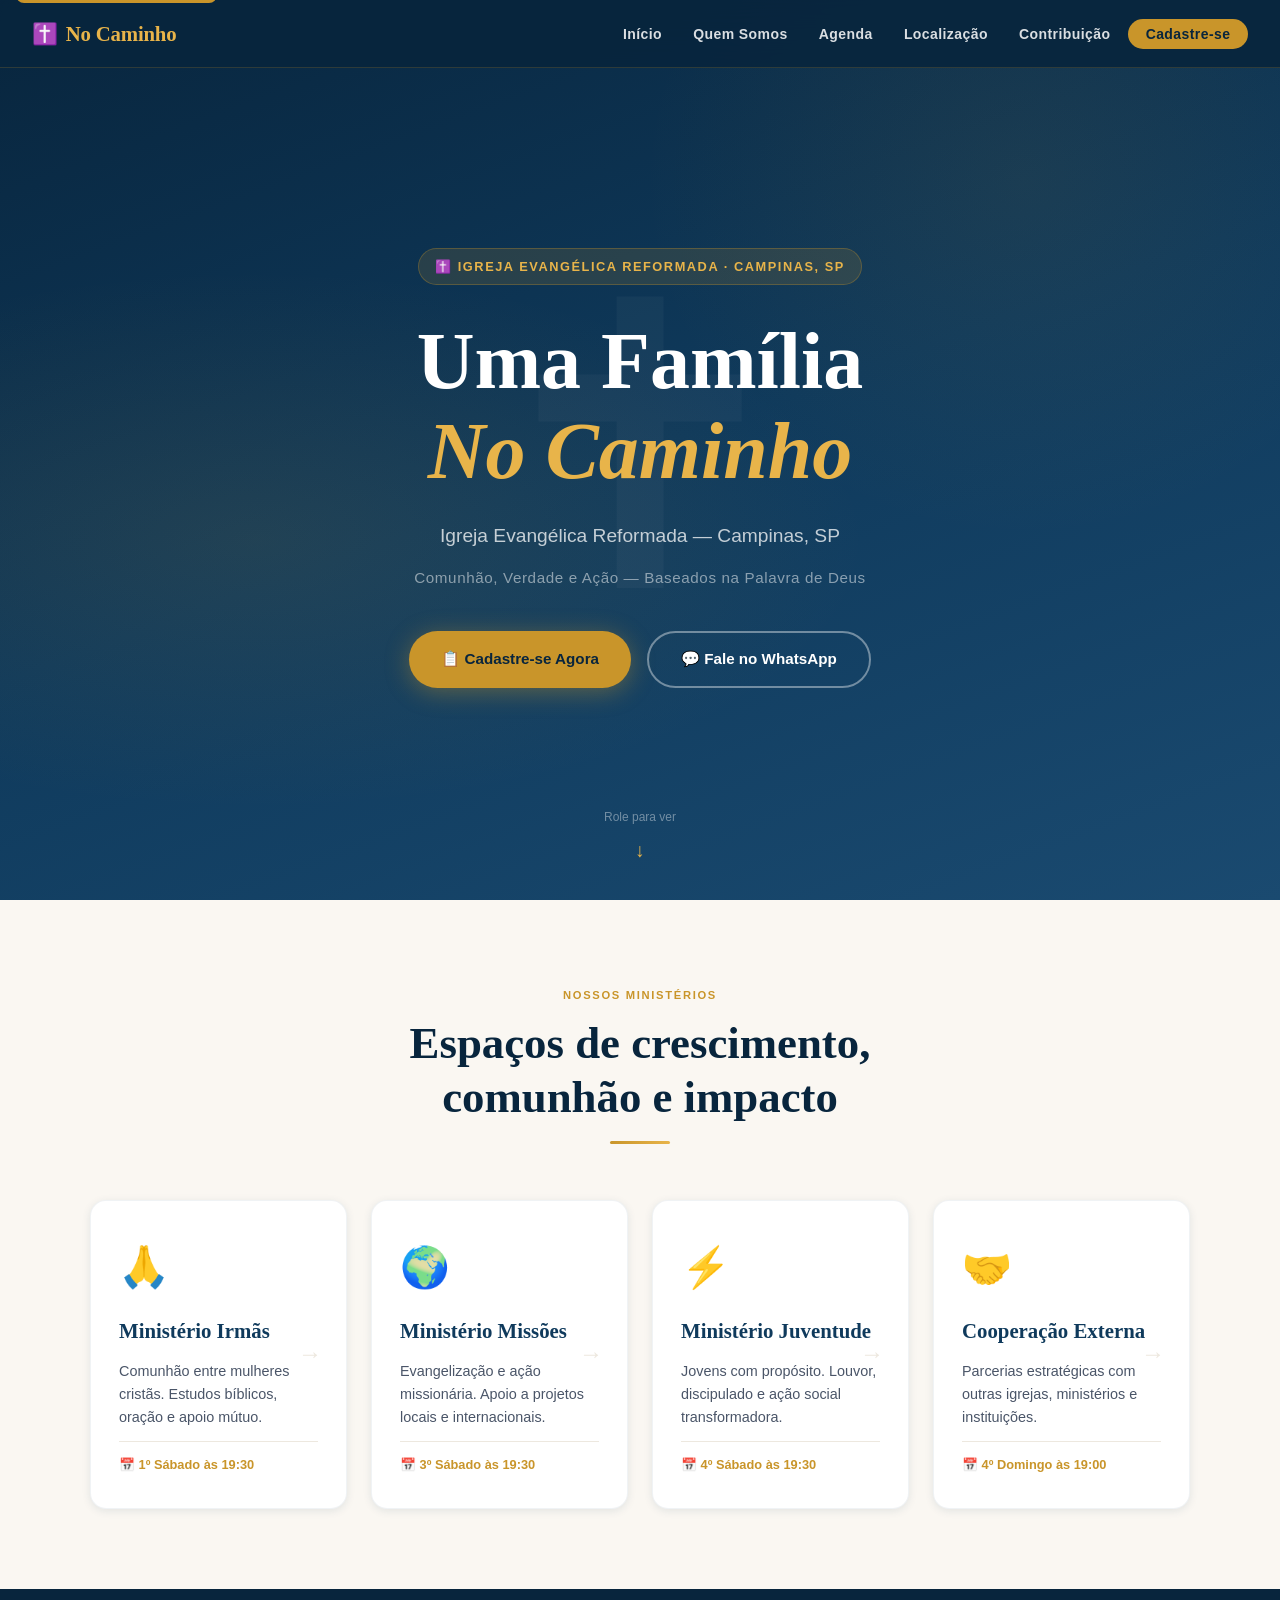
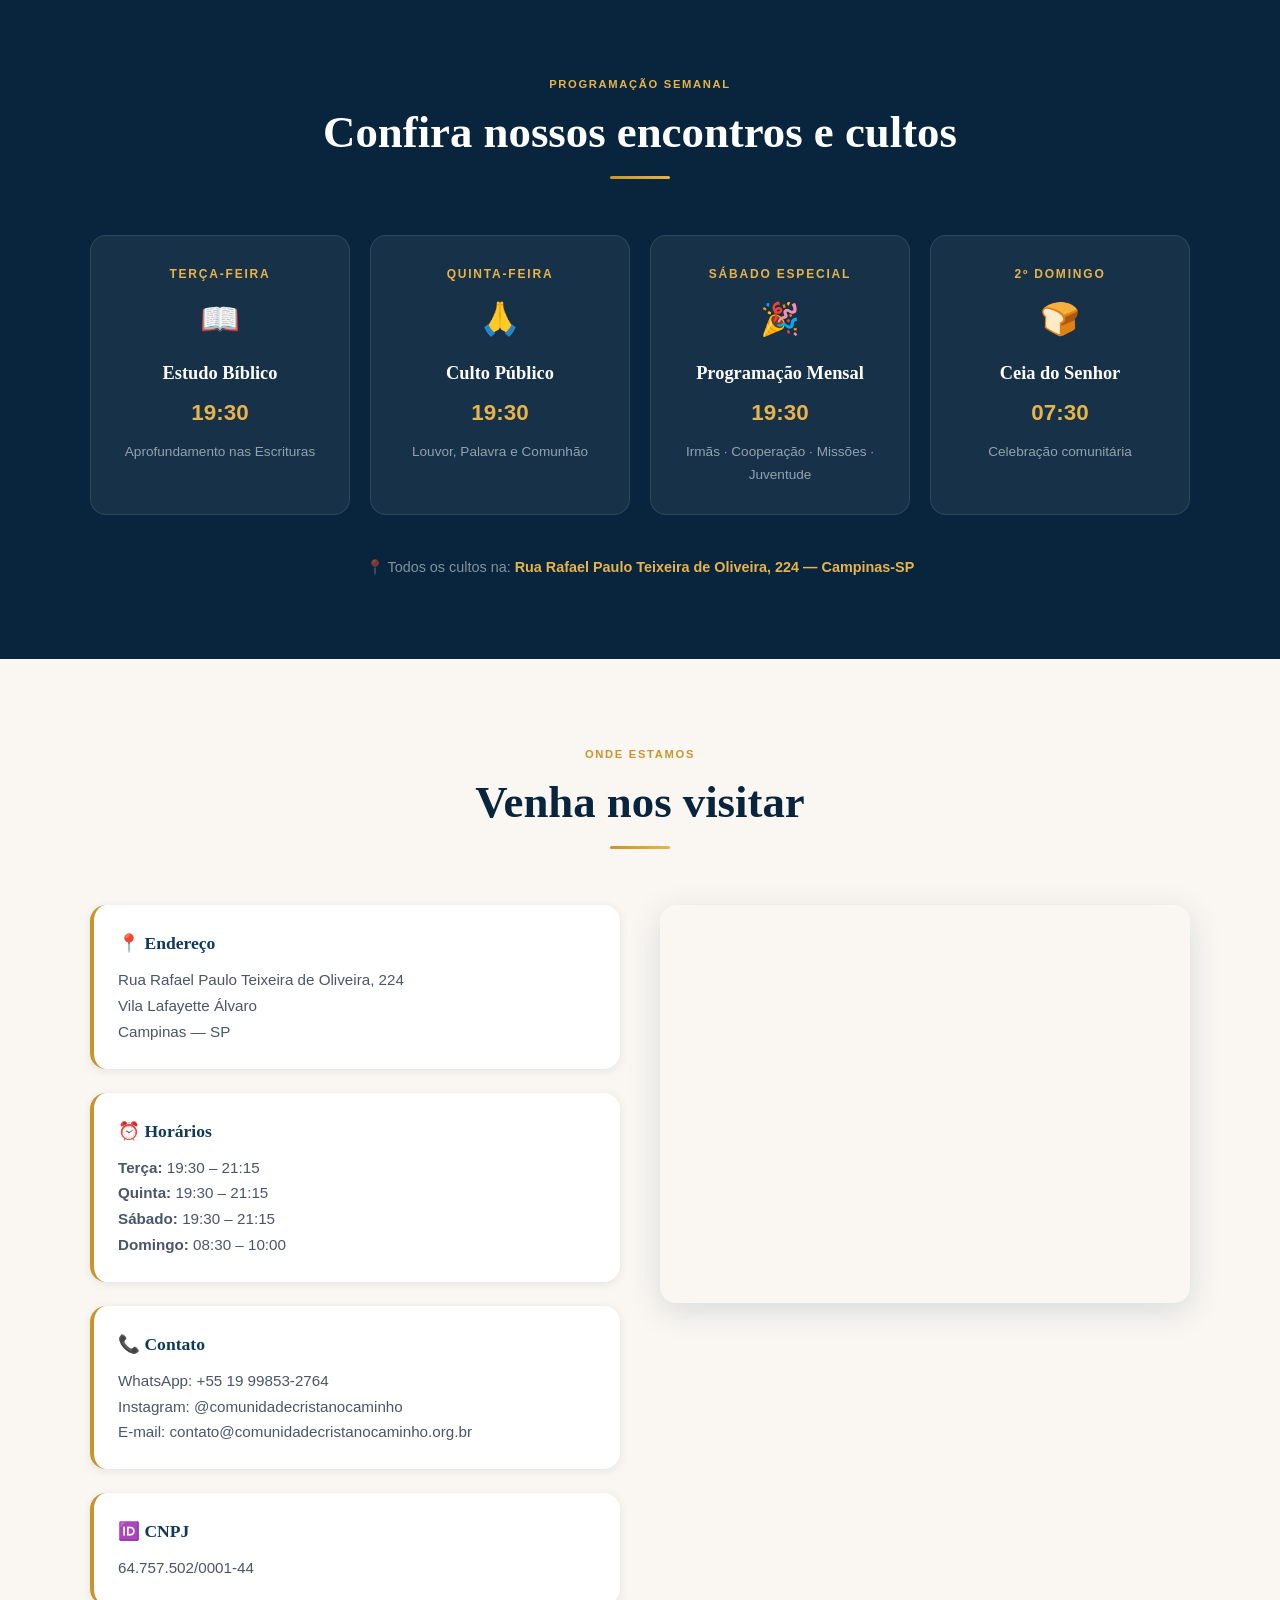
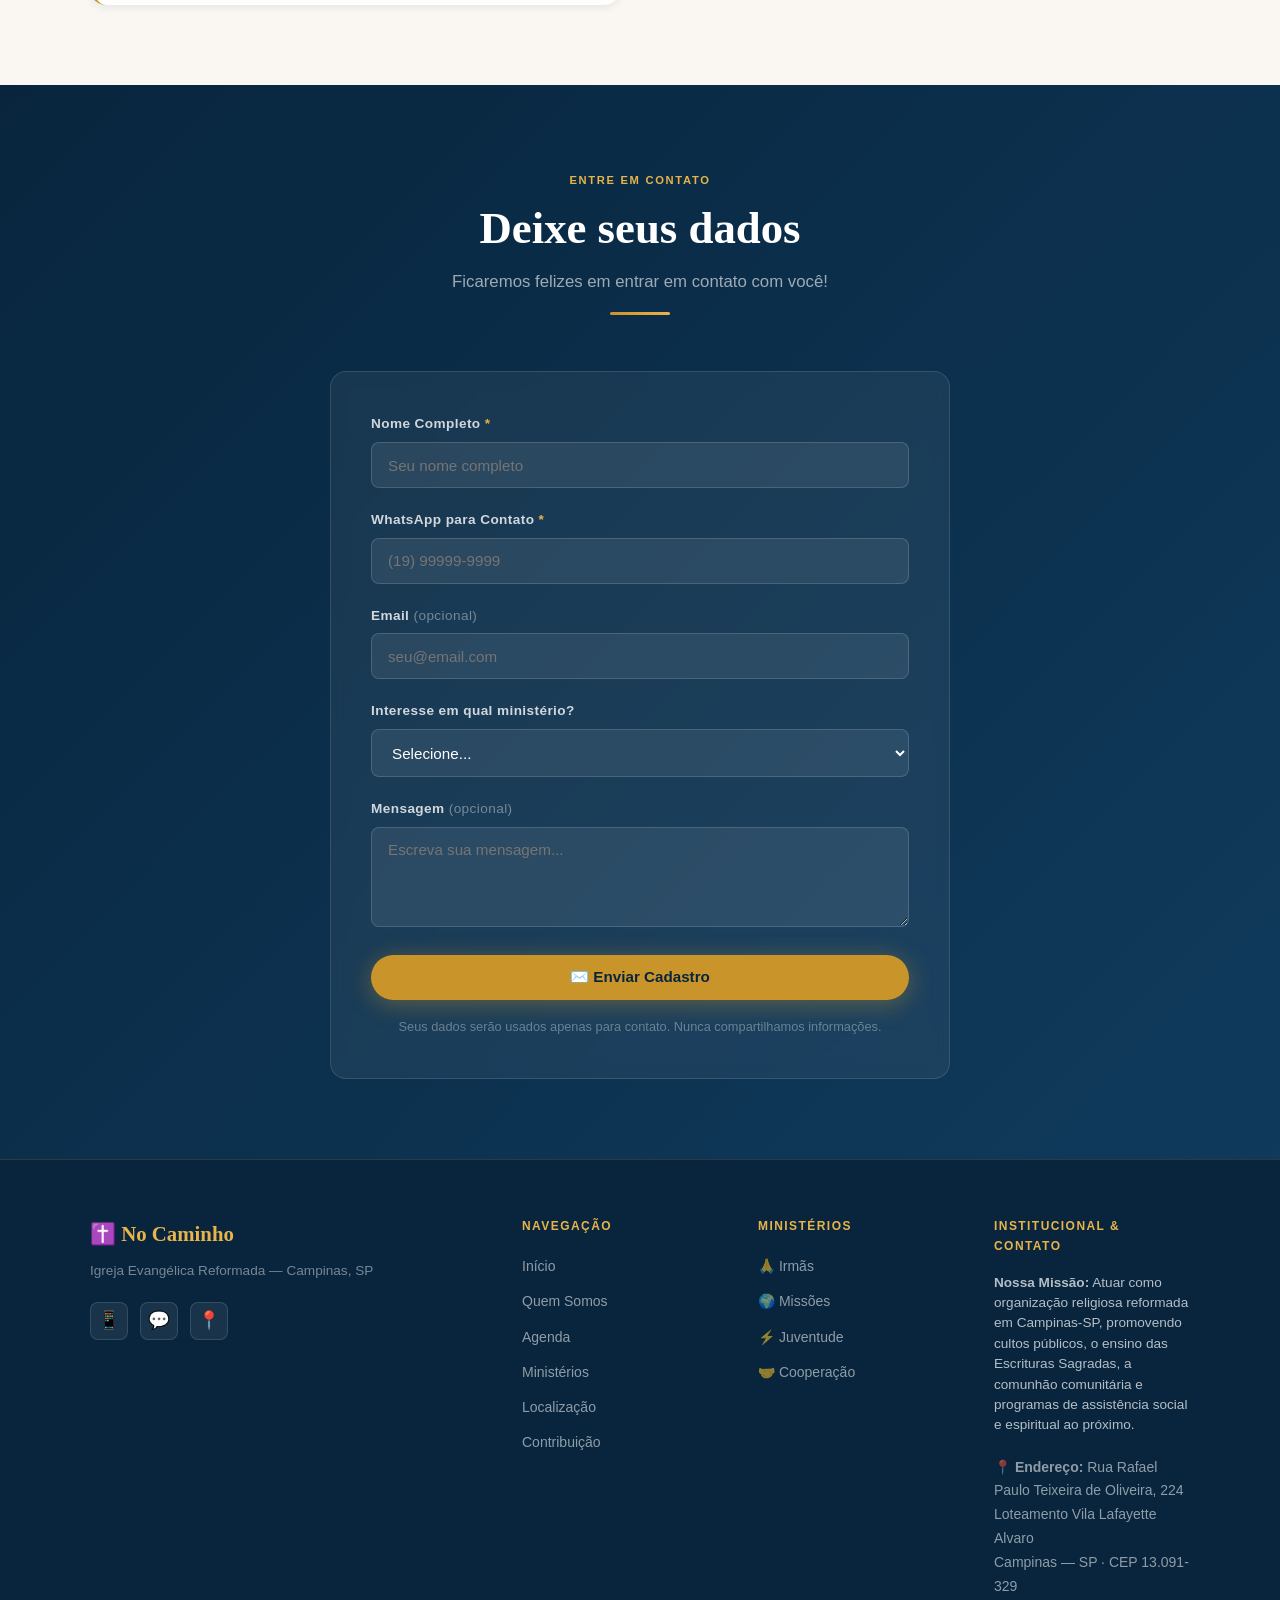
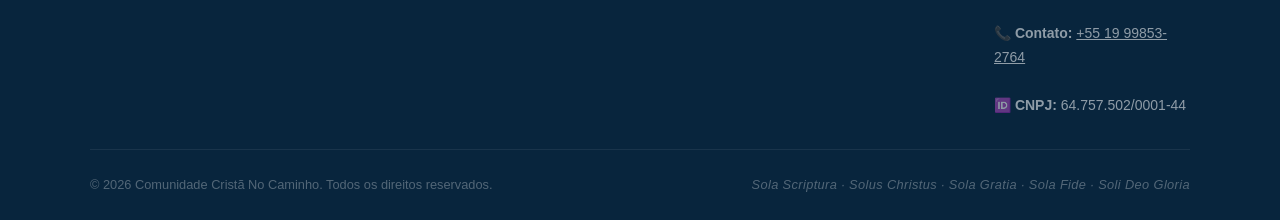
==== commit eb36df1f: "Update index.html" ====
--- a/index.html
+++ b/index.html
@@ -1,11 +1,12 @@
 <!DOCTYPE html>
 <html lang="pt-BR">
 <head>
+  <link rel="canonical" href="https://comunidadecristanocaminho.org.br/" />
   <meta charset="UTF-8">
   <meta name="viewport" content="width=device-width, initial-scale=1.0">
   <meta name="description" content="Comunidade Cristã No Caminho - Igreja Evangélica Reformada em Campinas-SP. Confira nossa agenda, ministérios e entre em contato.">
   <meta name="theme-color" content="#0F3A5C">
-  <title>Comunidade Cristã No Caminho | Campinas-SP</title>
+    <title> Comunidade Cristã No Caminho | Campinas-SP</title>
   <link rel="stylesheet" href="style.css">
   <link rel="manifest" href="manifest.json">
   <meta name="mobile-web-app-capable" content="yes">
@@ -263,12 +264,17 @@
           <li><a href="cooperacao.html">🤝 Cooperação</a></li>
         </ul>
       </div>
-      <div class="footer-col">
-        <h4>Contato</h4>
+     <div class="footer-col">
+        <h4>Institucional &amp; Contato</h4>
+        <p style="margin-bottom: 1.25rem; font-size: 0.85rem; color: rgba(255,255,255,0.7); line-height: 1.5; max-width: 320px;">
+          <strong>Nossa Missão:</strong> Atuar como organização religiosa reformada em Campinas-SP, promovendo cultos públicos, o ensino das Escrituras Sagradas, a comunhão comunitária e programas de assistência social e espiritual ao próximo.
+        </p>
         <p>
-          📍 Rua Rafael Paulo Teixeira de Oliveira, 224<br>Campinas — SP<br><br>
-          📞 <a href="https://wa.me/5519998532764" style="color:rgba(255,255,255,.55)">+55 19 99853-2764</a><br><br>
-          🆔 CNPJ: 64.757.502/0001-44
+          📍 <strong>Endereço:</strong> Rua Rafael Paulo Teixeira de Oliveira, 224<br>
+          Loteamento Vila Lafayette Alvaro<br>
+          Campinas — SP · CEP 13.091-329<br><br>
+          📞 <strong>Contato:</strong> <a href="https://wa.me/5519998532764" style="color:rgba(255,255,255,.55)">+55 19 99853-2764</a><br><br>
+          🆔 <strong>CNPJ:</strong> 64.757.502/0001-44
         </p>
       </div>
     </div>
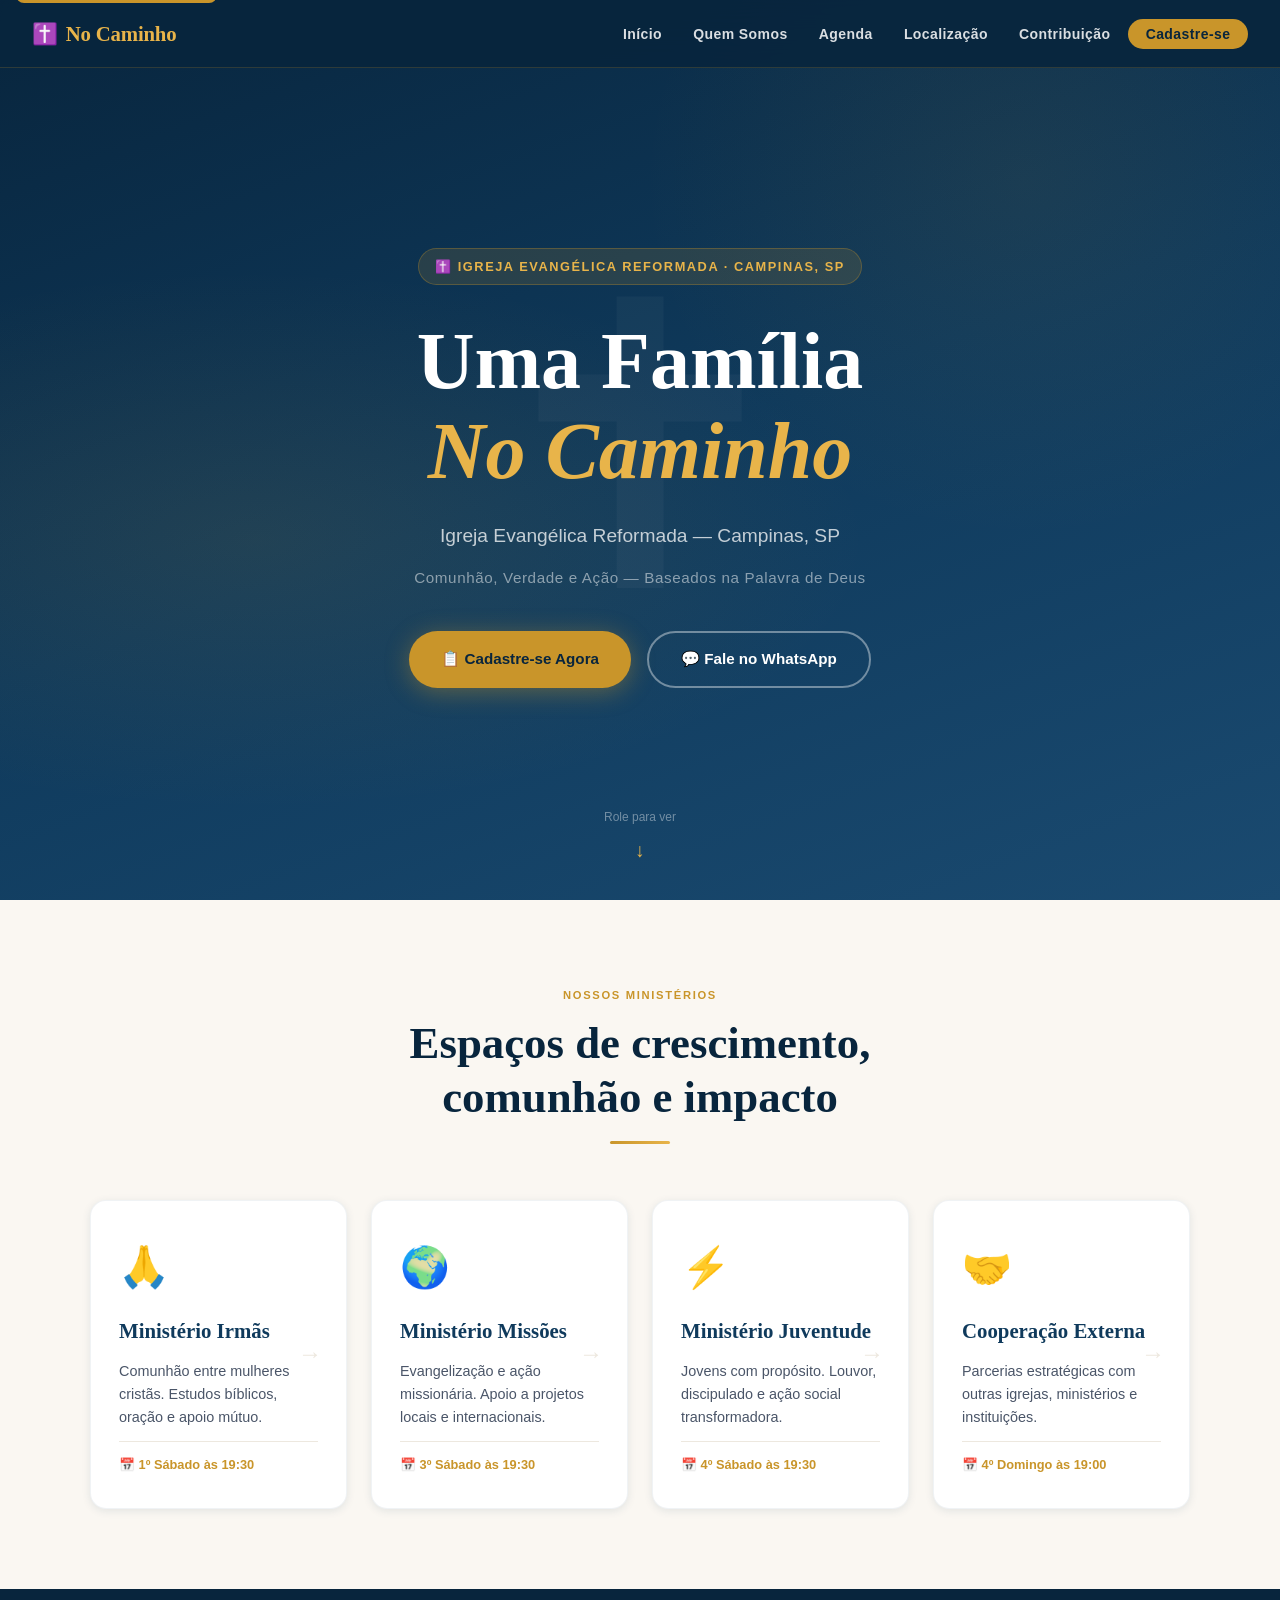
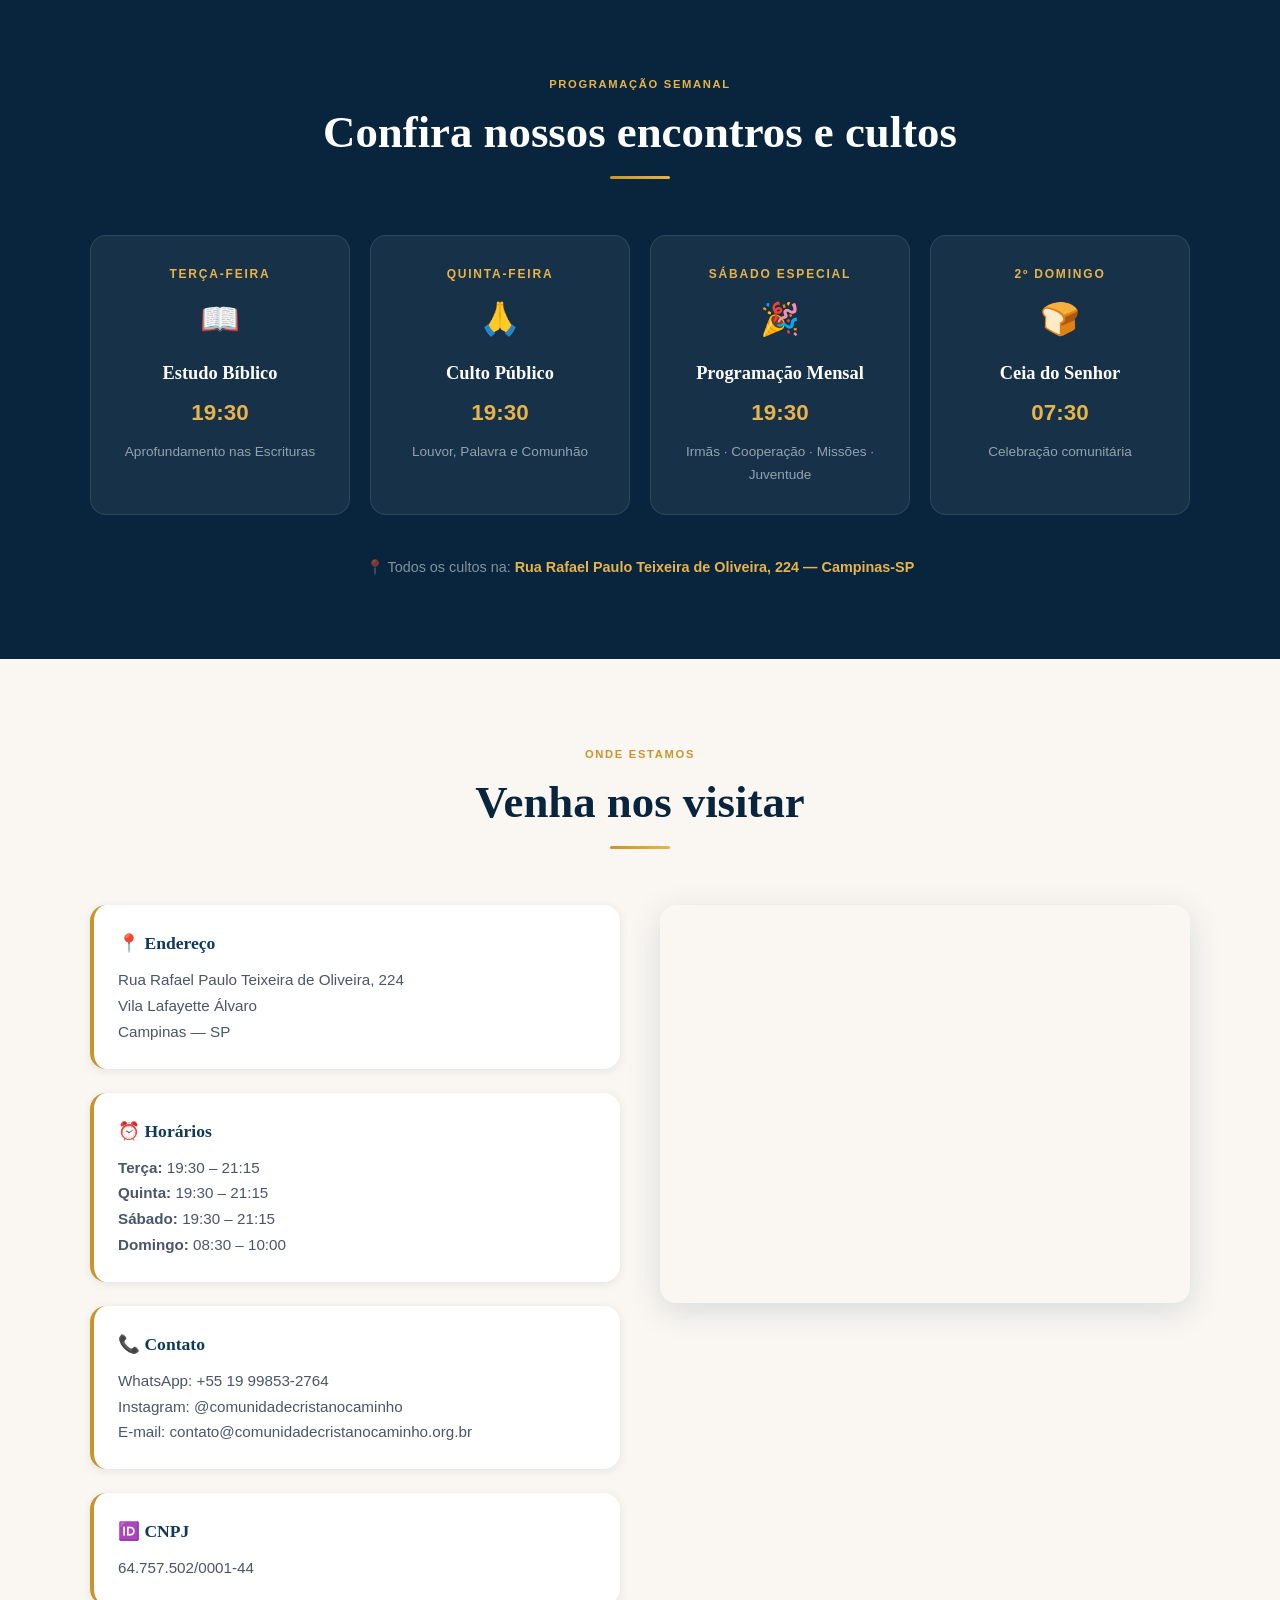
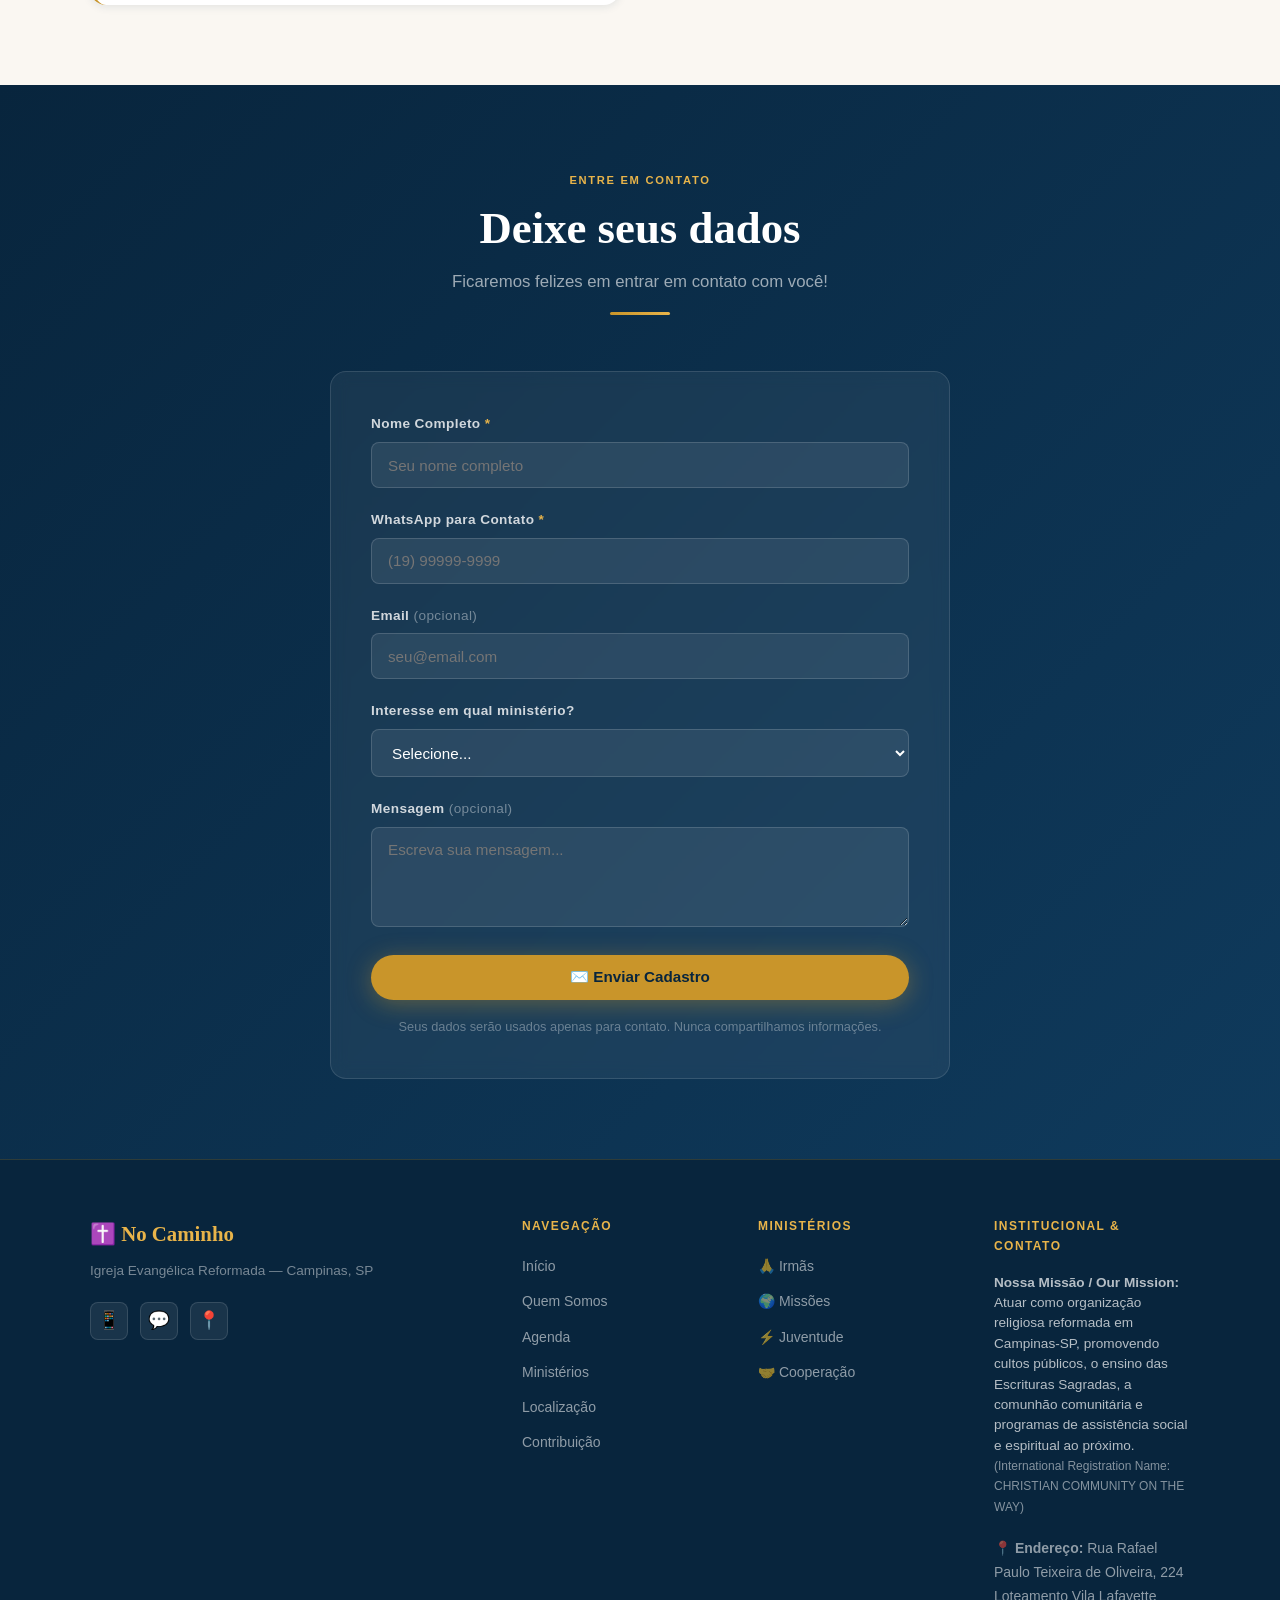
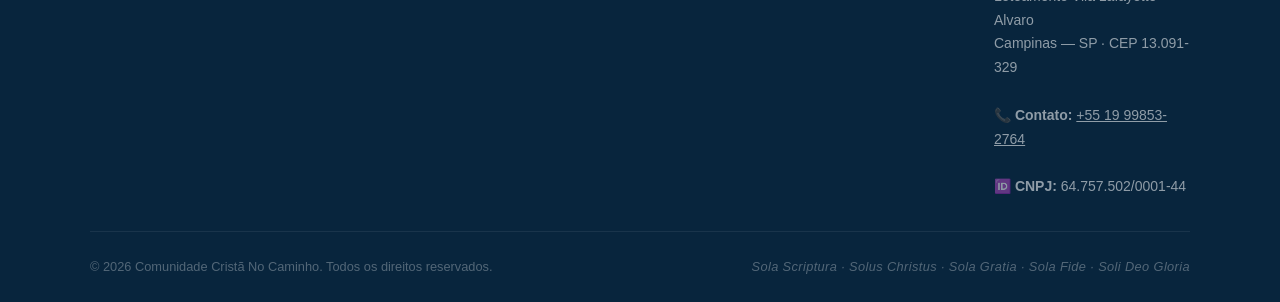
==== commit bb154731: "Update index.html" ====
--- a/index.html
+++ b/index.html
@@ -267,7 +267,8 @@
      <div class="footer-col">
         <h4>Institucional &amp; Contato</h4>
         <p style="margin-bottom: 1.25rem; font-size: 0.85rem; color: rgba(255,255,255,0.7); line-height: 1.5; max-width: 320px;">
-          <strong>Nossa Missão:</strong> Atuar como organização religiosa reformada em Campinas-SP, promovendo cultos públicos, o ensino das Escrituras Sagradas, a comunhão comunitária e programas de assistência social e espiritual ao próximo.
+          <strong>Nossa Missão / Our Mission:</strong> Atuar como organização religiosa reformada em Campinas-SP, promovendo cultos públicos, o ensino das Escrituras Sagradas, a comunhão comunitária e programas de assistência social e espiritual ao próximo. <br>
+        <span style="font-size:0.75rem; color:rgba(255,255,255,0.5);">(International Registration Name: CHRISTIAN COMMUNITY ON THE WAY)</span>
         </p>
         <p>
           📍 <strong>Endereço:</strong> Rua Rafael Paulo Teixeira de Oliveira, 224<br>
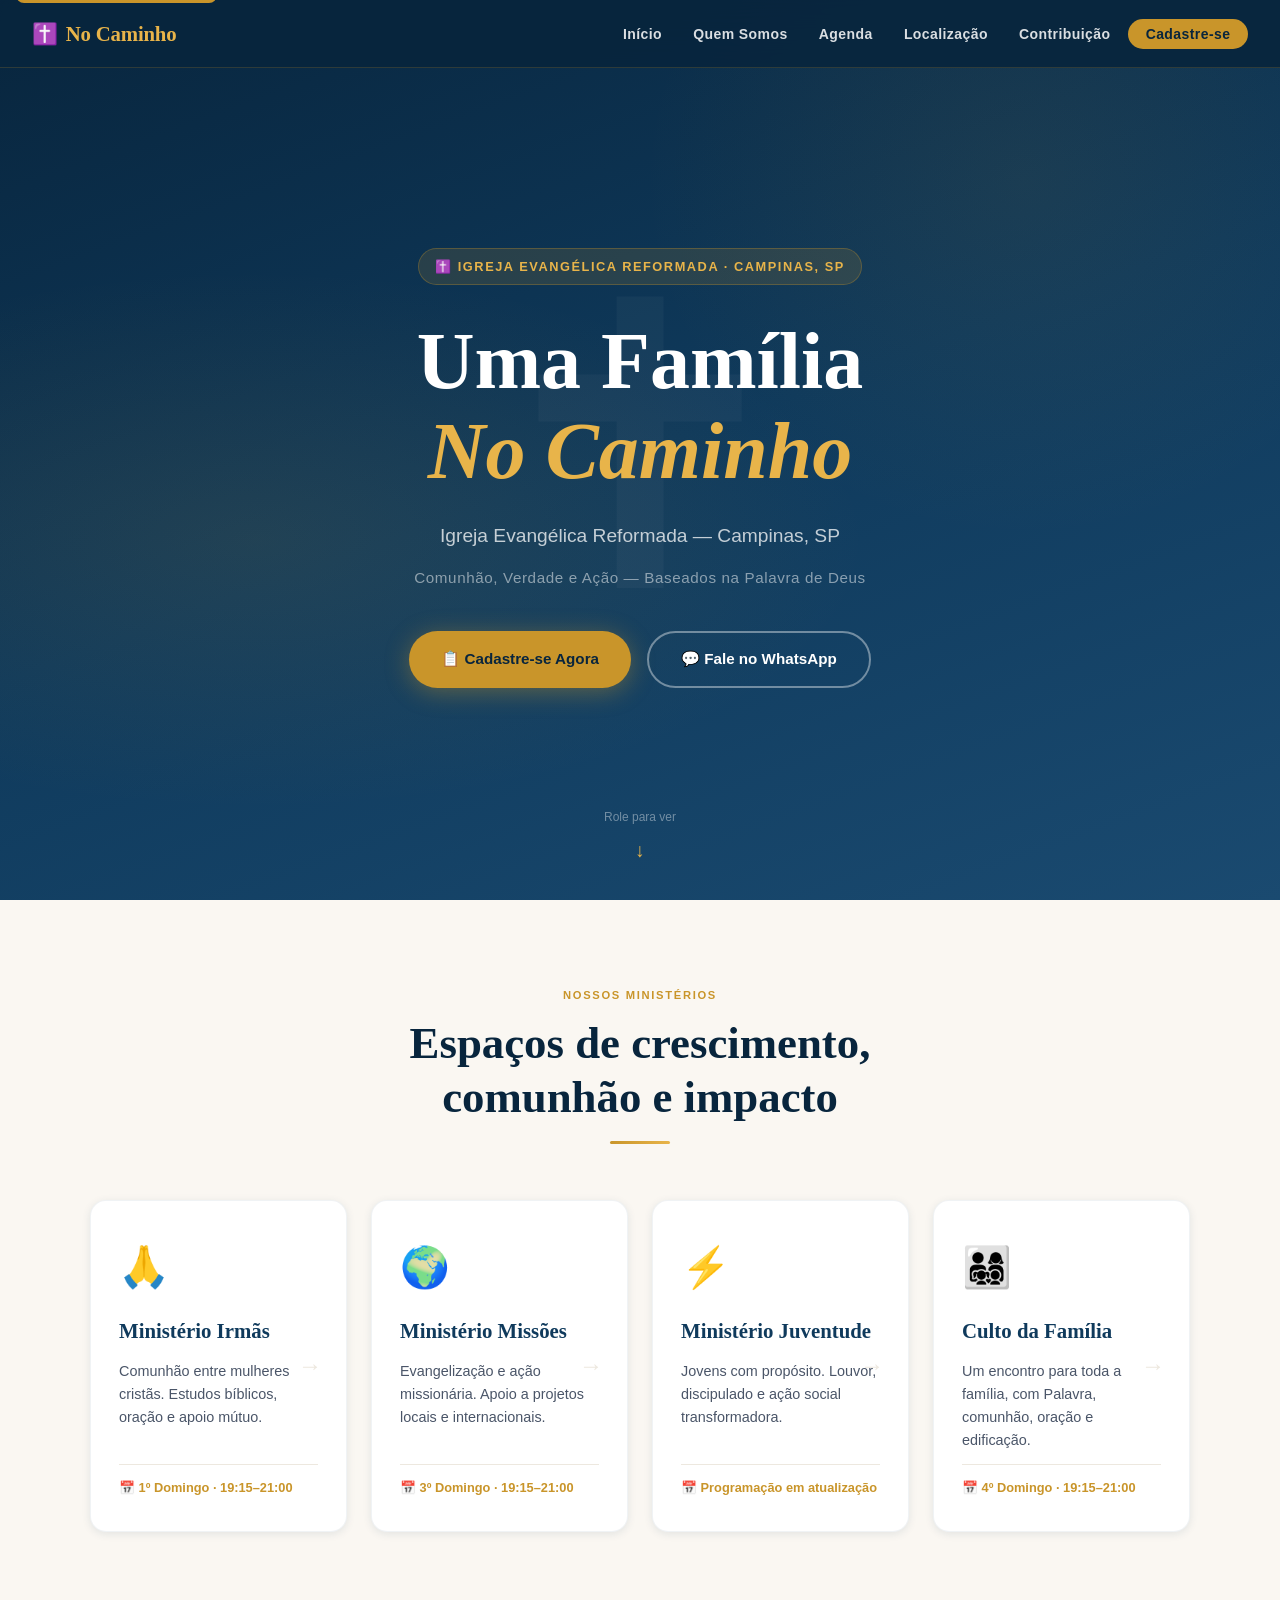
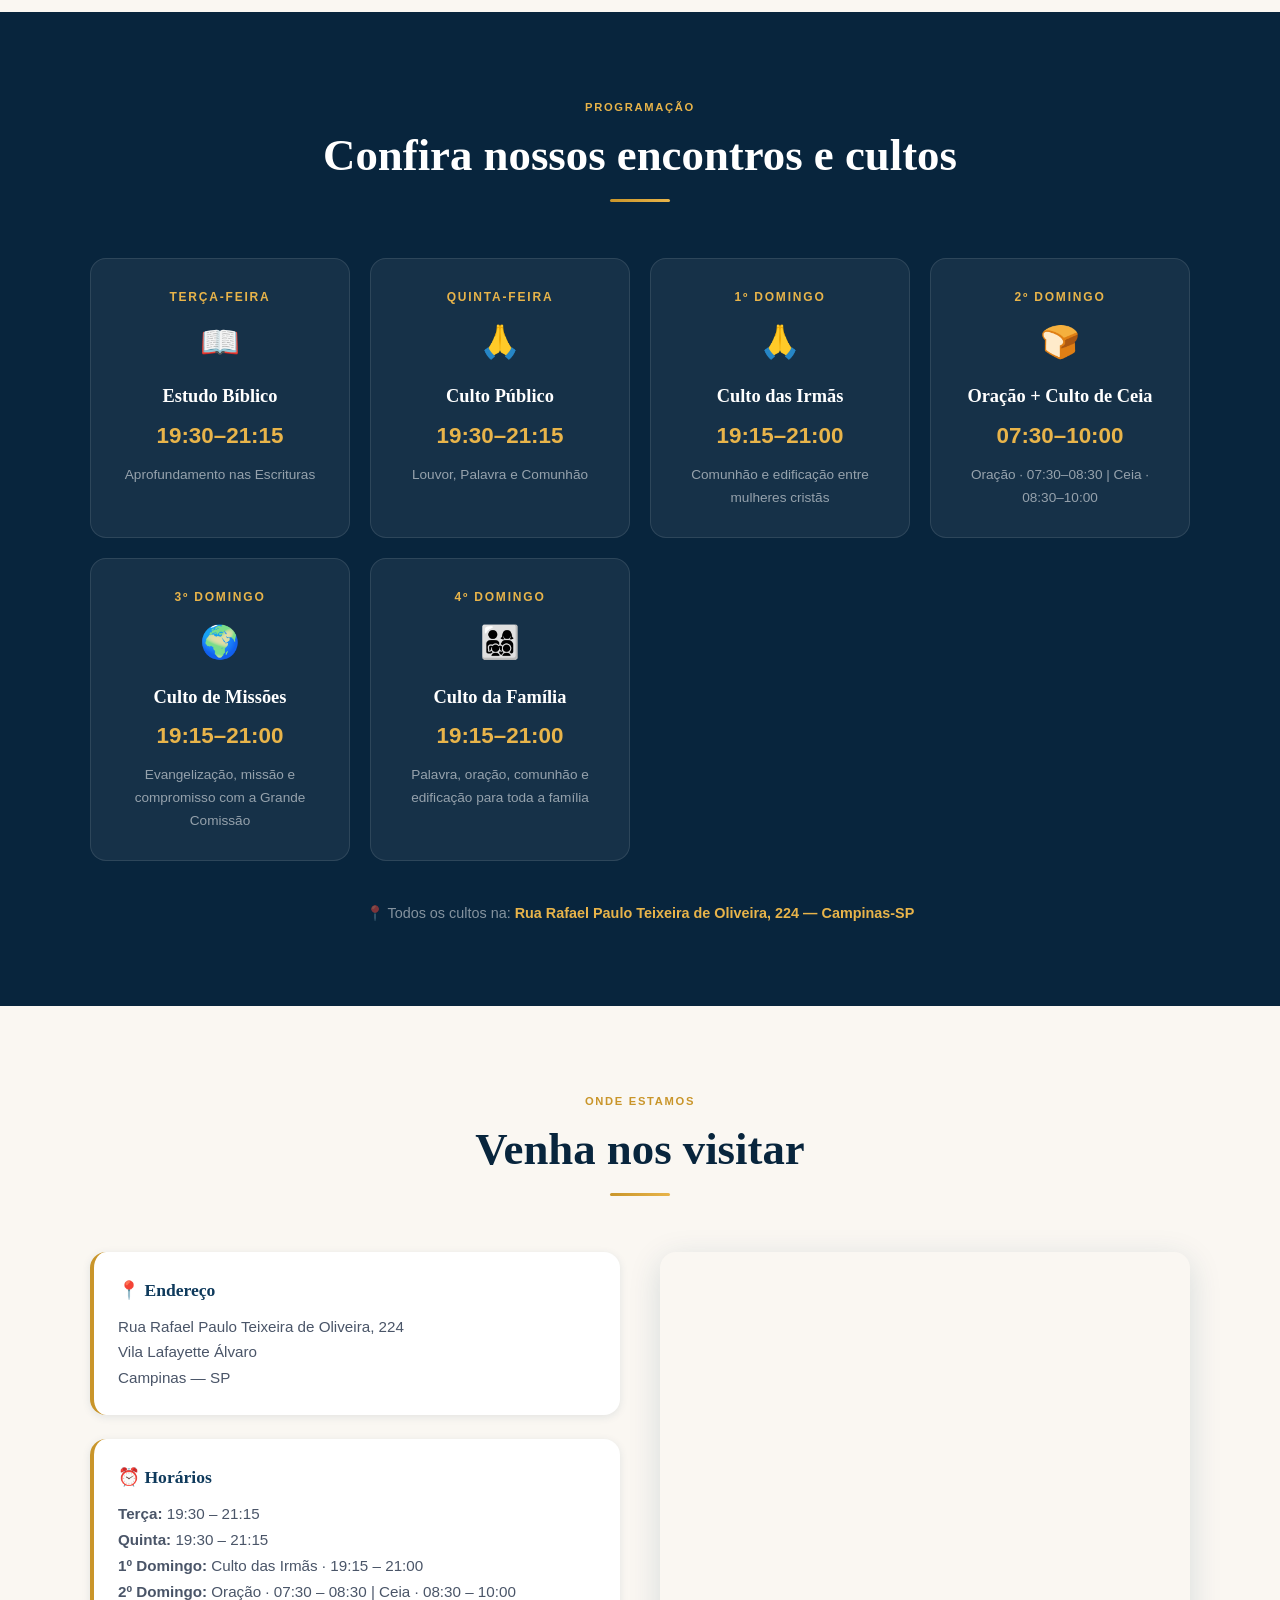
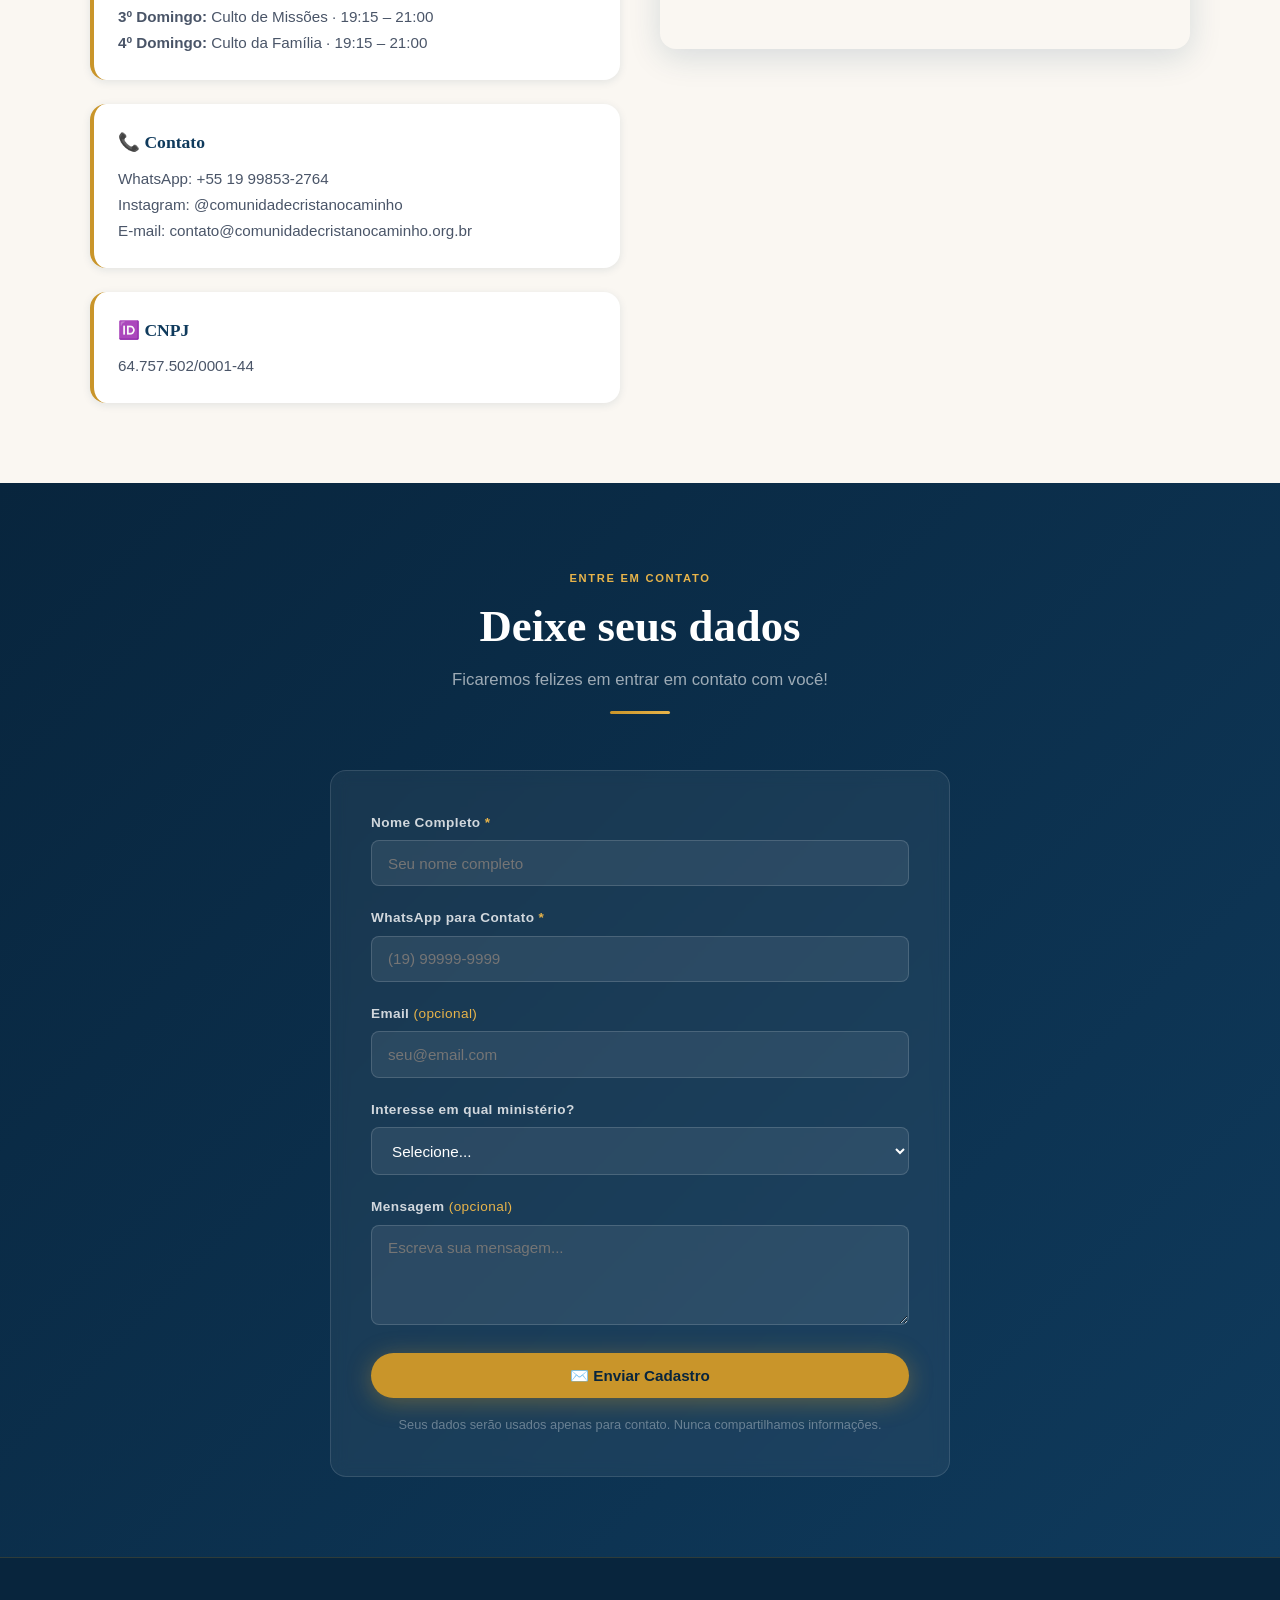
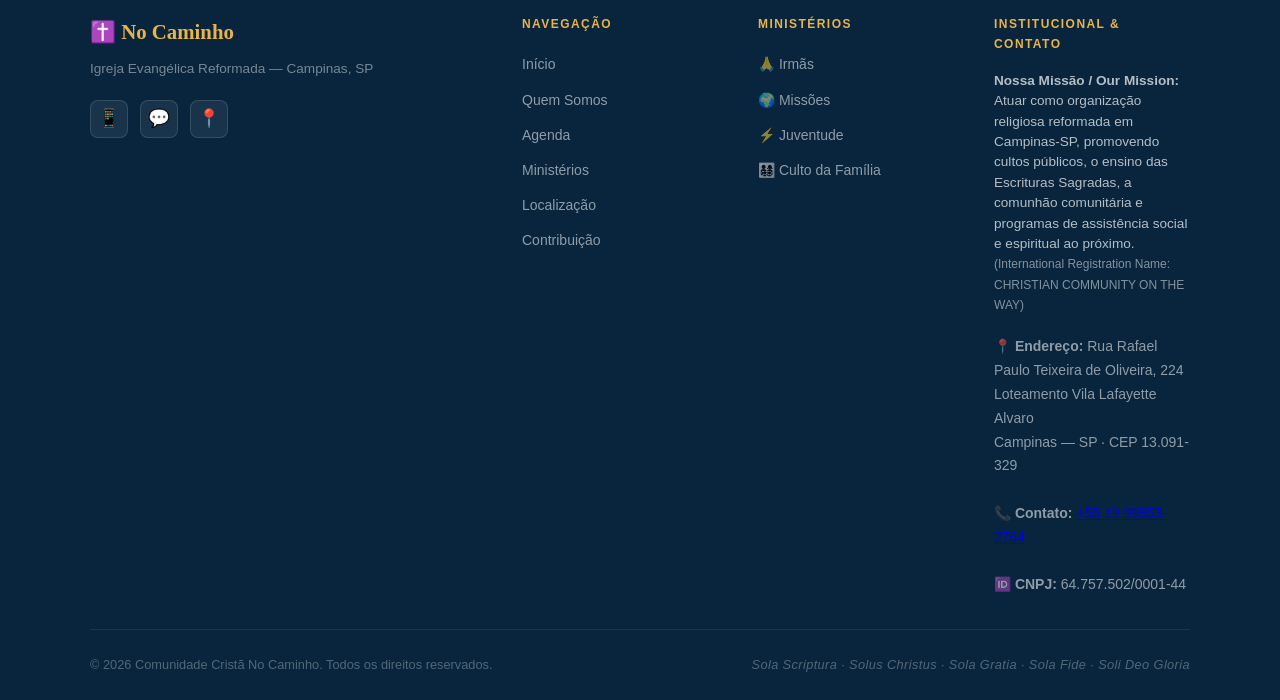
==== commit db107279: "Add files via upload" ====
--- a/index.html
+++ b/index.html
@@ -20,10 +20,10 @@
   <!-- NAVBAR -->
   <nav class="navbar" aria-label="Navegação principal">
     <a class="navbar-brand" href="index.html">✝️ <span>No Caminho</span></a>
-    <button class="nav-toggle" aria-label="Abrir menu" aria-expanded="false">
+    <button class="nav-toggle" aria-label="Abrir menu" aria-expanded="false" aria-controls="primary-navigation">
       <span></span><span></span><span></span>
     </button>
-    <ul class="navbar-links">
+    <ul class="navbar-links" id="primary-navigation">
       <li><a href="#inicio">Início</a></li>
       <li><a href="quem-somos.html">Quem Somos</a></li>
       <li><a href="#agenda">Agenda</a></li>
@@ -64,28 +64,28 @@
             <span class="ministerio-emoji">🙏</span>
             <div class="ministerio-title">Ministério Irmãs</div>
             <div class="ministerio-desc">Comunhão entre mulheres cristãs. Estudos bíblicos, oração e apoio mútuo.</div>
-            <div class="ministerio-schedule">📅 1º Sábado às 19:30</div>
+            <div class="ministerio-schedule">📅 1º Domingo · 19:15–21:00</div>
             <span class="ministerio-arrow">→</span>
           </a>
           <a href="missoes.html" class="ministerio-card reveal reveal-delay-2">
             <span class="ministerio-emoji">🌍</span>
             <div class="ministerio-title">Ministério Missões</div>
             <div class="ministerio-desc">Evangelização e ação missionária. Apoio a projetos locais e internacionais.</div>
-            <div class="ministerio-schedule">📅 3º Sábado às 19:30</div>
+            <div class="ministerio-schedule">📅 3º Domingo · 19:15–21:00</div>
             <span class="ministerio-arrow">→</span>
           </a>
           <a href="juventude.html" class="ministerio-card reveal reveal-delay-3">
             <span class="ministerio-emoji">⚡</span>
             <div class="ministerio-title">Ministério Juventude</div>
             <div class="ministerio-desc">Jovens com propósito. Louvor, discipulado e ação social transformadora.</div>
-            <div class="ministerio-schedule">📅 4º Sábado às 19:30</div>
+            <div class="ministerio-schedule">📅 Programação em atualização</div>
             <span class="ministerio-arrow">→</span>
           </a>
           <a href="cooperacao.html" class="ministerio-card reveal reveal-delay-4">
-            <span class="ministerio-emoji">🤝</span>
-            <div class="ministerio-title">Cooperação Externa</div>
-            <div class="ministerio-desc">Parcerias estratégicas com outras igrejas, ministérios e instituições.</div>
-            <div class="ministerio-schedule">📅 4º Domingo às 19:00</div>
+            <span class="ministerio-emoji">👨‍👩‍👧‍👦</span>
+            <div class="ministerio-title">Culto da Família</div>
+            <div class="ministerio-desc">Um encontro para toda a família, com Palavra, comunhão, oração e edificação.</div>
+            <div class="ministerio-schedule">📅 4º Domingo · 19:15–21:00</div>
             <span class="ministerio-arrow">→</span>
           </a>
         </div>
@@ -96,7 +96,7 @@
     <section class="section agenda-section" id="agenda" aria-labelledby="agenda-title">
       <div class="section-inner">
         <div class="section-header reveal">
-          <div class="section-tag">Programação Semanal</div>
+          <div class="section-tag">Programação</div>
           <h2 class="section-title" id="agenda-title">Confira nossos encontros e cultos</h2>
           <div class="divider"></div>
         </div>
@@ -105,29 +105,43 @@
             <div class="agenda-card-day">Terça-Feira</div>
             <span class="agenda-card-icon">📖</span>
             <div class="agenda-card-title">Estudo Bíblico</div>
-            <div class="agenda-card-time">19:30</div>
+            <div class="agenda-card-time">19:30–21:15</div>
             <div class="agenda-card-desc">Aprofundamento nas Escrituras</div>
           </div>
           <div class="agenda-card reveal reveal-delay-2">
             <div class="agenda-card-day">Quinta-Feira</div>
             <span class="agenda-card-icon">🙏</span>
             <div class="agenda-card-title">Culto Público</div>
-            <div class="agenda-card-time">19:30</div>
+            <div class="agenda-card-time">19:30–21:15</div>
             <div class="agenda-card-desc">Louvor, Palavra e Comunhão</div>
           </div>
           <div class="agenda-card reveal reveal-delay-3">
-            <div class="agenda-card-day">Sábado Especial</div>
-            <span class="agenda-card-icon">🎉</span>
-            <div class="agenda-card-title">Programação Mensal</div>
-            <div class="agenda-card-time">19:30</div>
-            <div class="agenda-card-desc">Irmãs · Cooperação · Missões · Juventude</div>
+            <div class="agenda-card-day">1º Domingo</div>
+            <span class="agenda-card-icon">🙏</span>
+            <div class="agenda-card-title">Culto das Irmãs</div>
+            <div class="agenda-card-time">19:15–21:00</div>
+            <div class="agenda-card-desc">Comunhão e edificação entre mulheres cristãs</div>
           </div>
           <div class="agenda-card reveal reveal-delay-4">
             <div class="agenda-card-day">2º Domingo</div>
             <span class="agenda-card-icon">🍞</span>
-            <div class="agenda-card-title">Ceia do Senhor</div>
-            <div class="agenda-card-time">07:30</div>
-            <div class="agenda-card-desc">Celebração comunitária</div>
+            <div class="agenda-card-title">Oração + Culto de Ceia</div>
+            <div class="agenda-card-time">07:30–10:00</div>
+            <div class="agenda-card-desc">Oração · 07:30–08:30 | Ceia · 08:30–10:00</div>
+          </div>
+          <div class="agenda-card reveal reveal-delay-5">
+            <div class="agenda-card-day">3º Domingo</div>
+            <span class="agenda-card-icon">🌍</span>
+            <div class="agenda-card-title">Culto de Missões</div>
+            <div class="agenda-card-time">19:15–21:00</div>
+            <div class="agenda-card-desc">Evangelização, missão e compromisso com a Grande Comissão</div>
+          </div>
+          <div class="agenda-card reveal reveal-delay-6">
+            <div class="agenda-card-day">4º Domingo</div>
+            <span class="agenda-card-icon">👨‍👩‍👧‍👦</span>
+            <div class="agenda-card-title">Culto da Família</div>
+            <div class="agenda-card-time">19:15–21:00</div>
+            <div class="agenda-card-desc">Palavra, oração, comunhão e edificação para toda a família</div>
           </div>
         </div>
         <p class="agenda-address reveal">
@@ -155,8 +169,10 @@
               <p>
                 <strong>Terça:</strong> 19:30 – 21:15<br>
                 <strong>Quinta:</strong> 19:30 – 21:15<br>
-                <strong>Sábado:</strong> 19:30 – 21:15<br>
-                <strong>Domingo:</strong> 08:30 – 10:00
+                <strong>1º Domingo:</strong> Culto das Irmãs · 19:15 – 21:00<br>
+                <strong>2º Domingo:</strong> Oração · 07:30 – 08:30 | Ceia · 08:30 – 10:00<br>
+                <strong>3º Domingo:</strong> Culto de Missões · 19:15 – 21:00<br>
+                <strong>4º Domingo:</strong> Culto da Família · 19:15 – 21:00
               </p>
             </div>
             <div class="location-block">
@@ -194,7 +210,7 @@
           <div class="divider"></div>
         </div>
         <div class="contact-form-wrapper reveal">
-          <div class="form-success" id="form-success">✅ Mensagem enviada com sucesso! Entraremos em contato em breve.</div>
+          <div class="form-success" id="form-success">✅ Cadastro preparado! O WhatsApp será aberto para concluir o envio.</div>
           <form id="contact-form" novalidate>
             <div class="form-group">
               <label for="nome">Nome Completo <span>*</span></label>
@@ -205,7 +221,7 @@
               <input type="tel" id="whatsapp" name="whatsapp" required placeholder="(19) 99999-9999">
             </div>
             <div class="form-group">
-              <label for="email">Email <span style="color:rgba(255,255,255,.4);font-weight:400">(opcional)</span></label>
+              <label for="email">Email <span class="optional-label">(opcional)</span></label>
               <input type="email" id="email" name="email" placeholder="seu@email.com">
             </div>
             <div class="form-group">
@@ -215,15 +231,15 @@
                 <option value="irmas">Ministério Irmãs</option>
                 <option value="missoes">Ministério Missões</option>
                 <option value="juventude">Ministério Juventude</option>
-                <option value="cooperacao">Cooperação Externa</option>
+                <option value="culto-familia">Culto da Família</option>
                 <option value="geral">Informações Gerais</option>
               </select>
             </div>
             <div class="form-group">
-              <label for="mensagem">Mensagem <span style="color:rgba(255,255,255,.4);font-weight:400">(opcional)</span></label>
+              <label for="mensagem">Mensagem <span class="optional-label">(opcional)</span></label>
               <textarea id="mensagem" name="mensagem" placeholder="Escreva sua mensagem..."></textarea>
             </div>
-            <button type="submit" class="btn btn-primary" style="width:100%;justify-content:center">✉️ Enviar Cadastro</button>
+            <button type="submit" class="btn btn-primary btn-full">✉️ Enviar Cadastro</button>
           </form>
           <p class="form-note">Seus dados serão usados apenas para contato. Nunca compartilhamos informações.</p>
         </div>
@@ -261,7 +277,7 @@
           <li><a href="irmas.html">🙏 Irmãs</a></li>
           <li><a href="missoes.html">🌍 Missões</a></li>
           <li><a href="juventude.html">⚡ Juventude</a></li>
-          <li><a href="cooperacao.html">🤝 Cooperação</a></li>
+          <li><a href="cooperacao.html">👨‍👩‍👧‍👦 Culto da Família</a></li>
         </ul>
       </div>
      <div class="footer-col">
@@ -274,7 +290,7 @@
           📍 <strong>Endereço:</strong> Rua Rafael Paulo Teixeira de Oliveira, 224<br>
           Loteamento Vila Lafayette Alvaro<br>
           Campinas — SP · CEP 13.091-329<br><br>
-          📞 <strong>Contato:</strong> <a href="https://wa.me/5519998532764" style="color:rgba(255,255,255,.55)">+55 19 99853-2764</a><br><br>
+          📞 <strong>Contato:</strong> <a href="https://wa.me/5519998532764">+55 19 99853-2764</a><br><br>
           🆔 <strong>CNPJ:</strong> 64.757.502/0001-44
         </p>
       </div>
--- a/style.css
+++ b/style.css
@@ -1,3 +1,6 @@
+/* ===== GOOGLE FONTS (Obrigatório no topo absoluto do arquivo) ===== */
+@import url('https://fonts.googleapis.com/css2?family=Playfair+Display:ital,wght@0,400;0,600;0,700;1,400;1,600&family=Lato:wght@300;400;700;900&display=swap');
+
 /* ===== RESET & BASE ===== */
 *, *::before, *::after { box-sizing: border-box; margin: 0; padding: 0; }
 
@@ -32,9 +35,6 @@
   overflow-x: hidden;
 }
 
-/* ===== GOOGLE FONTS ===== */
-@import url('https://fonts.googleapis.com/css2?family=Playfair+Display:ital,wght@0,400;0,600;0,700;1,400;1,600&family=Lato:wght@300;400;700;900&display=swap');
-
 /* ===== SCROLLBAR ===== */
 ::-webkit-scrollbar { width: 6px; }
 ::-webkit-scrollbar-track { background: var(--cream-dark); }
@@ -473,6 +473,14 @@
 }
 .footer-solas {
   font-style: italic; letter-spacing: .03em;
+}
+
+/* Regra utilitária para os metadados de tradução exigidos pelo Google */
+.footer-international {
+  display: block;
+  font-size: 0.75rem;
+  color: rgba(255, 255, 255, 0.4);
+  margin-top: 0.5rem;
 }
 
 /* ===== PAGE HERO (sub-pages) ===== */
@@ -763,3 +771,60 @@
 .mt-2 { margin-top: 2rem; }
 .mb-2 { margin-bottom: 2rem; }
 .gold { color: var(--gold); }
+
+
+/* ===== AJUSTES DA ATUALIZAÇÃO 2026 ===== */
+.optional-label {
+  color: rgba(255,255,255,.4);
+  font-weight: 400;
+}
+.btn-full {
+  width: 100%;
+  justify-content: center;
+}
+.body-copy {
+  color: var(--text-light);
+  line-height: 1.8;
+}
+.body-copy-spaced {
+  margin-bottom: 1.5rem;
+}
+.text-link {
+  color: var(--gold);
+  font-weight: 700;
+}
+.footer-mission {
+  margin-bottom: 1.25rem;
+  font-size: .85rem;
+  color: rgba(255,255,255,.7);
+  line-height: 1.5;
+  max-width: 320px;
+}
+.footer-international {
+  font-size: .75rem;
+  color: rgba(255,255,255,.5);
+}
+.institutions-icon {
+  font-size: 2rem;
+}
+.family-lead {
+  color: var(--text-light);
+  line-height: 1.9;
+  font-size: 1.05rem;
+  max-width: 850px;
+}
+.family-highlight {
+  padding: 1.5rem;
+  background: rgba(201,149,42,.08);
+  border-left: 4px solid var(--gold);
+  border-radius: var(--radius-sm);
+}
+.family-highlight h3 {
+  color: var(--navy);
+  margin-bottom: .5rem;
+  font-family: var(--font-display);
+}
+.family-highlight p {
+  color: var(--text-light);
+  line-height: 1.8;
+}
